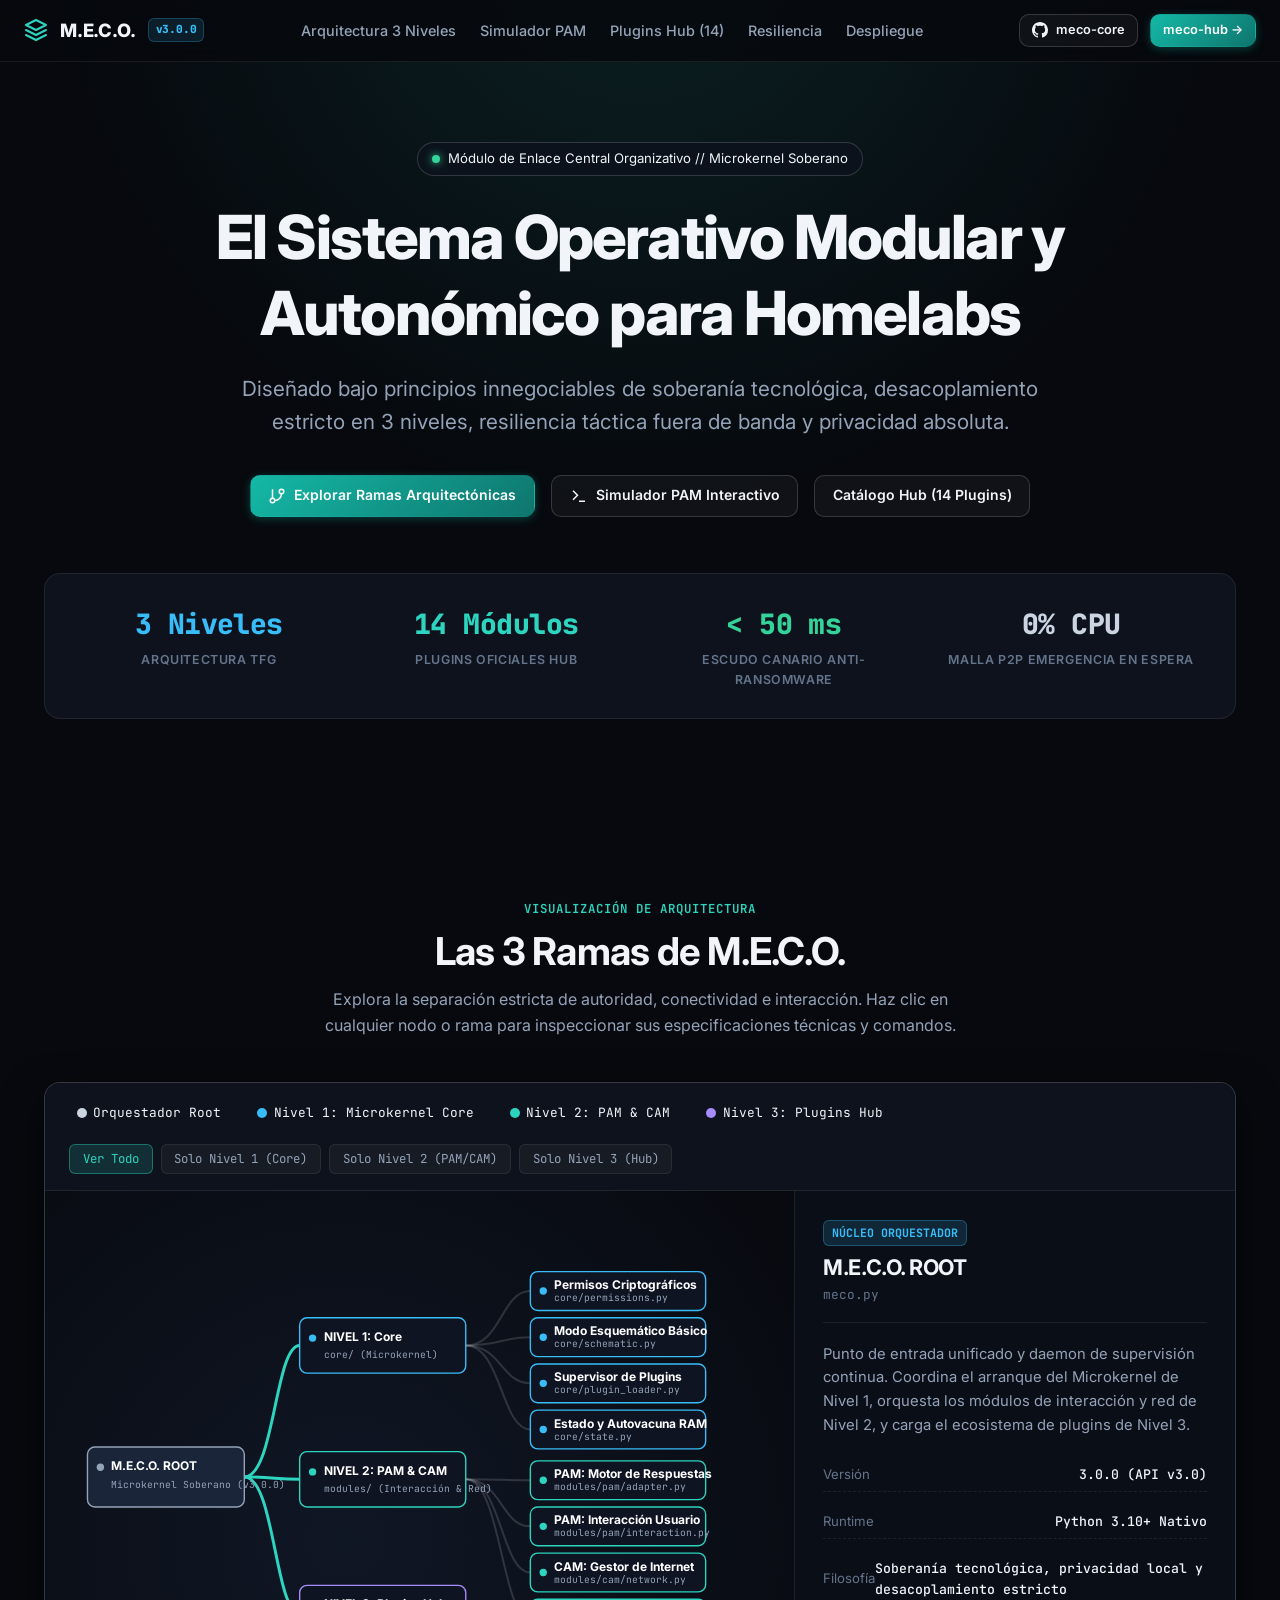
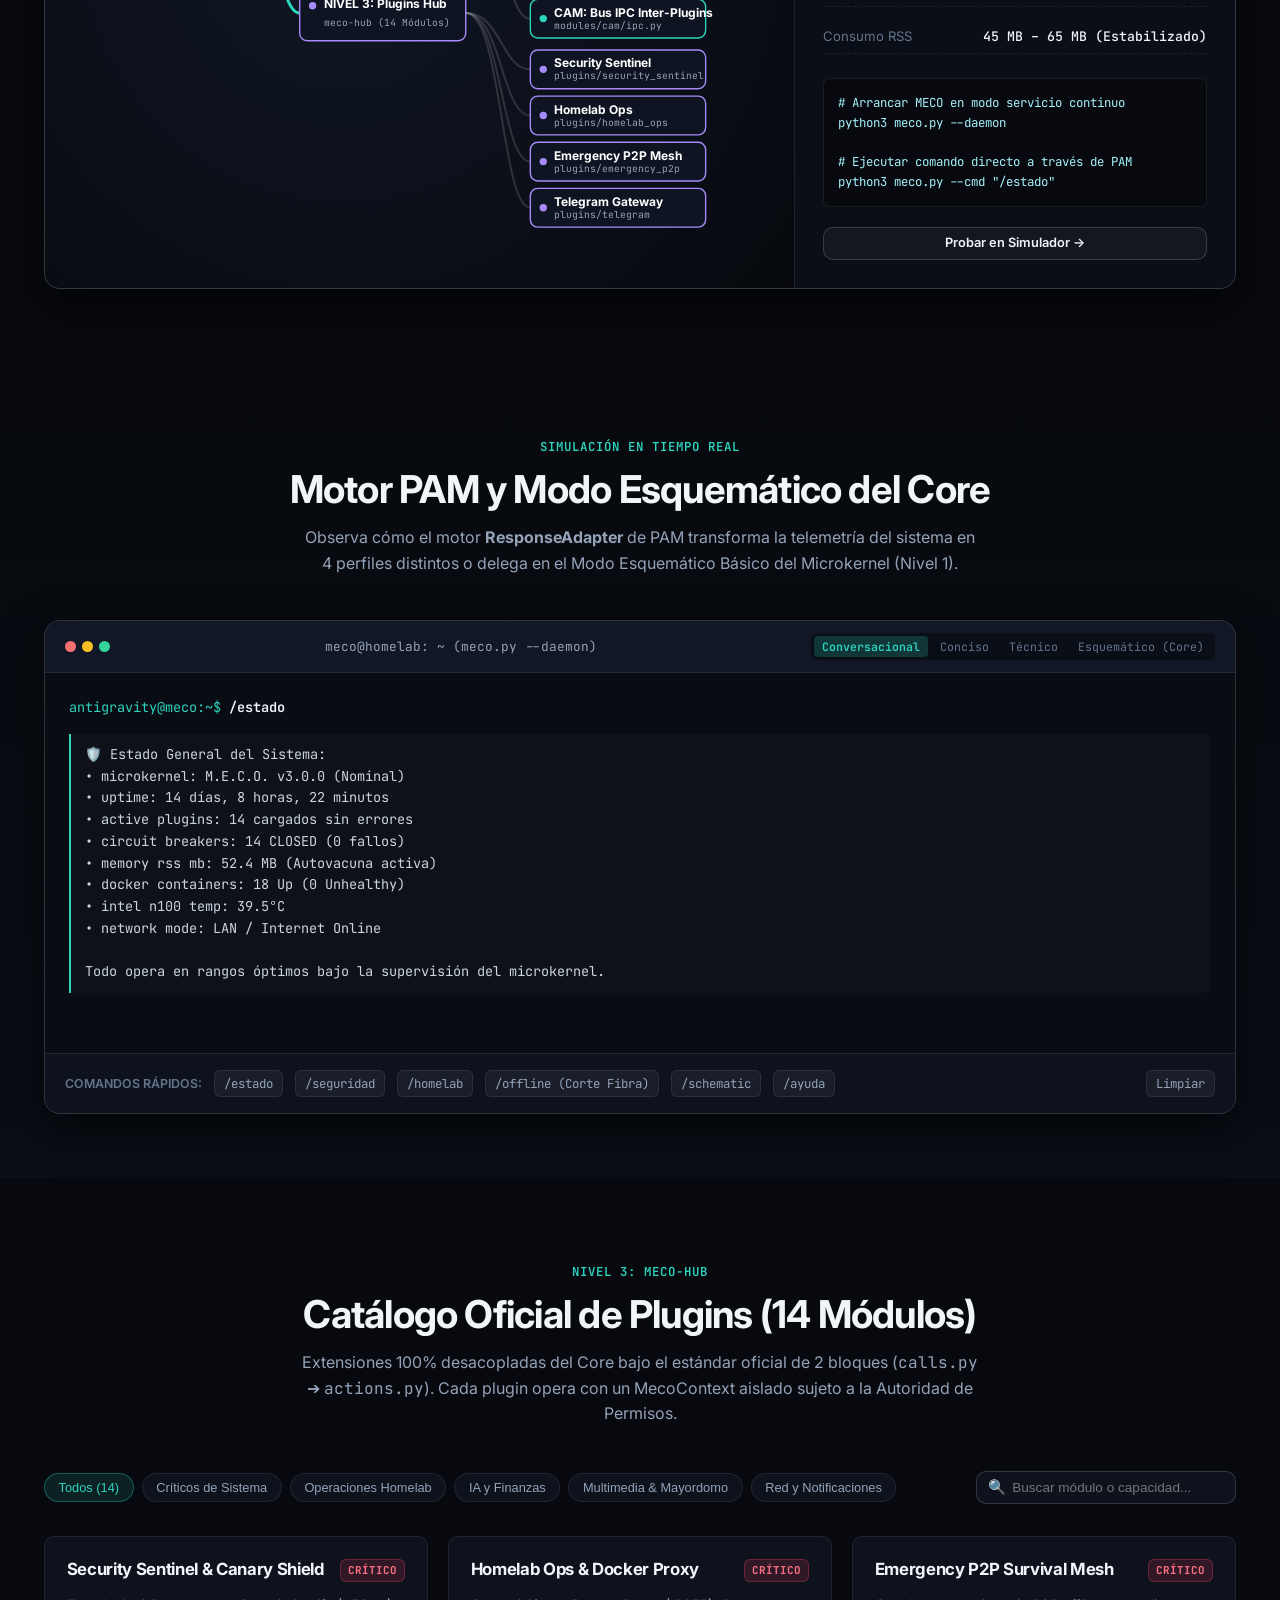
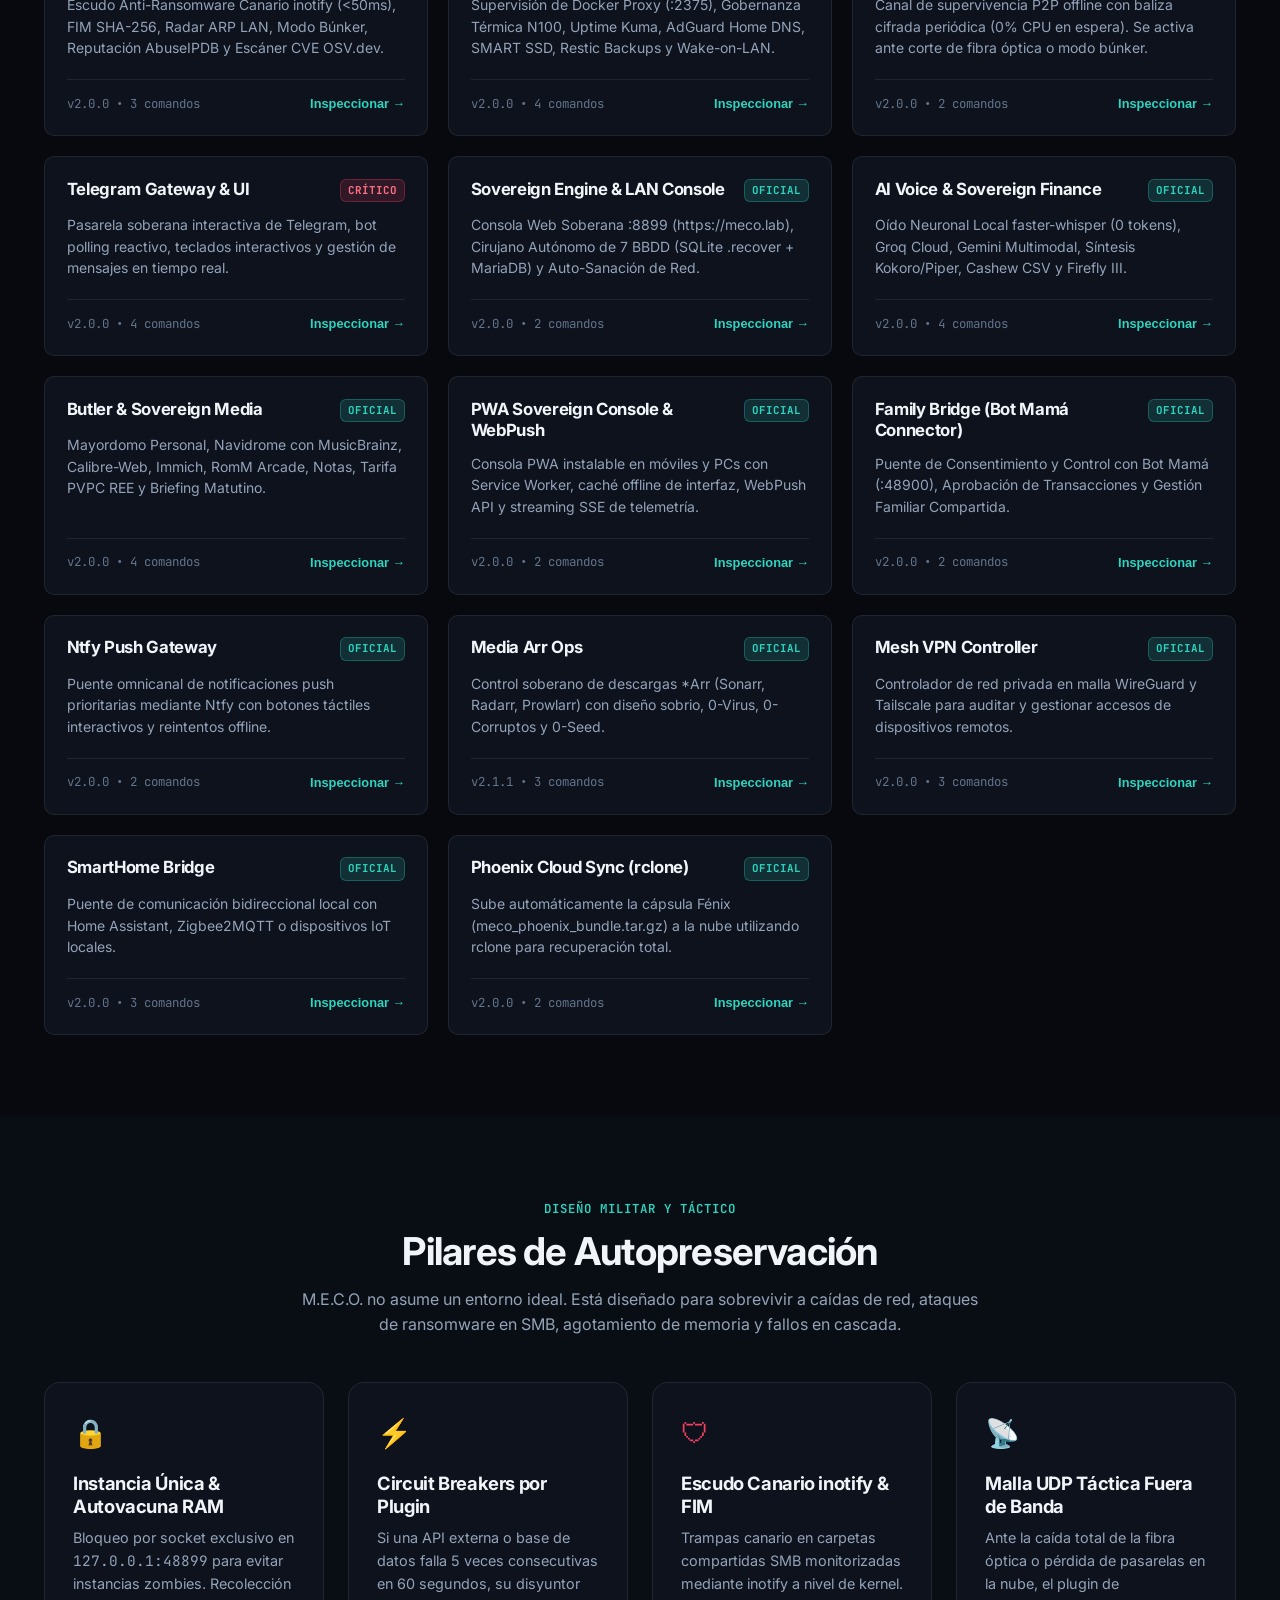
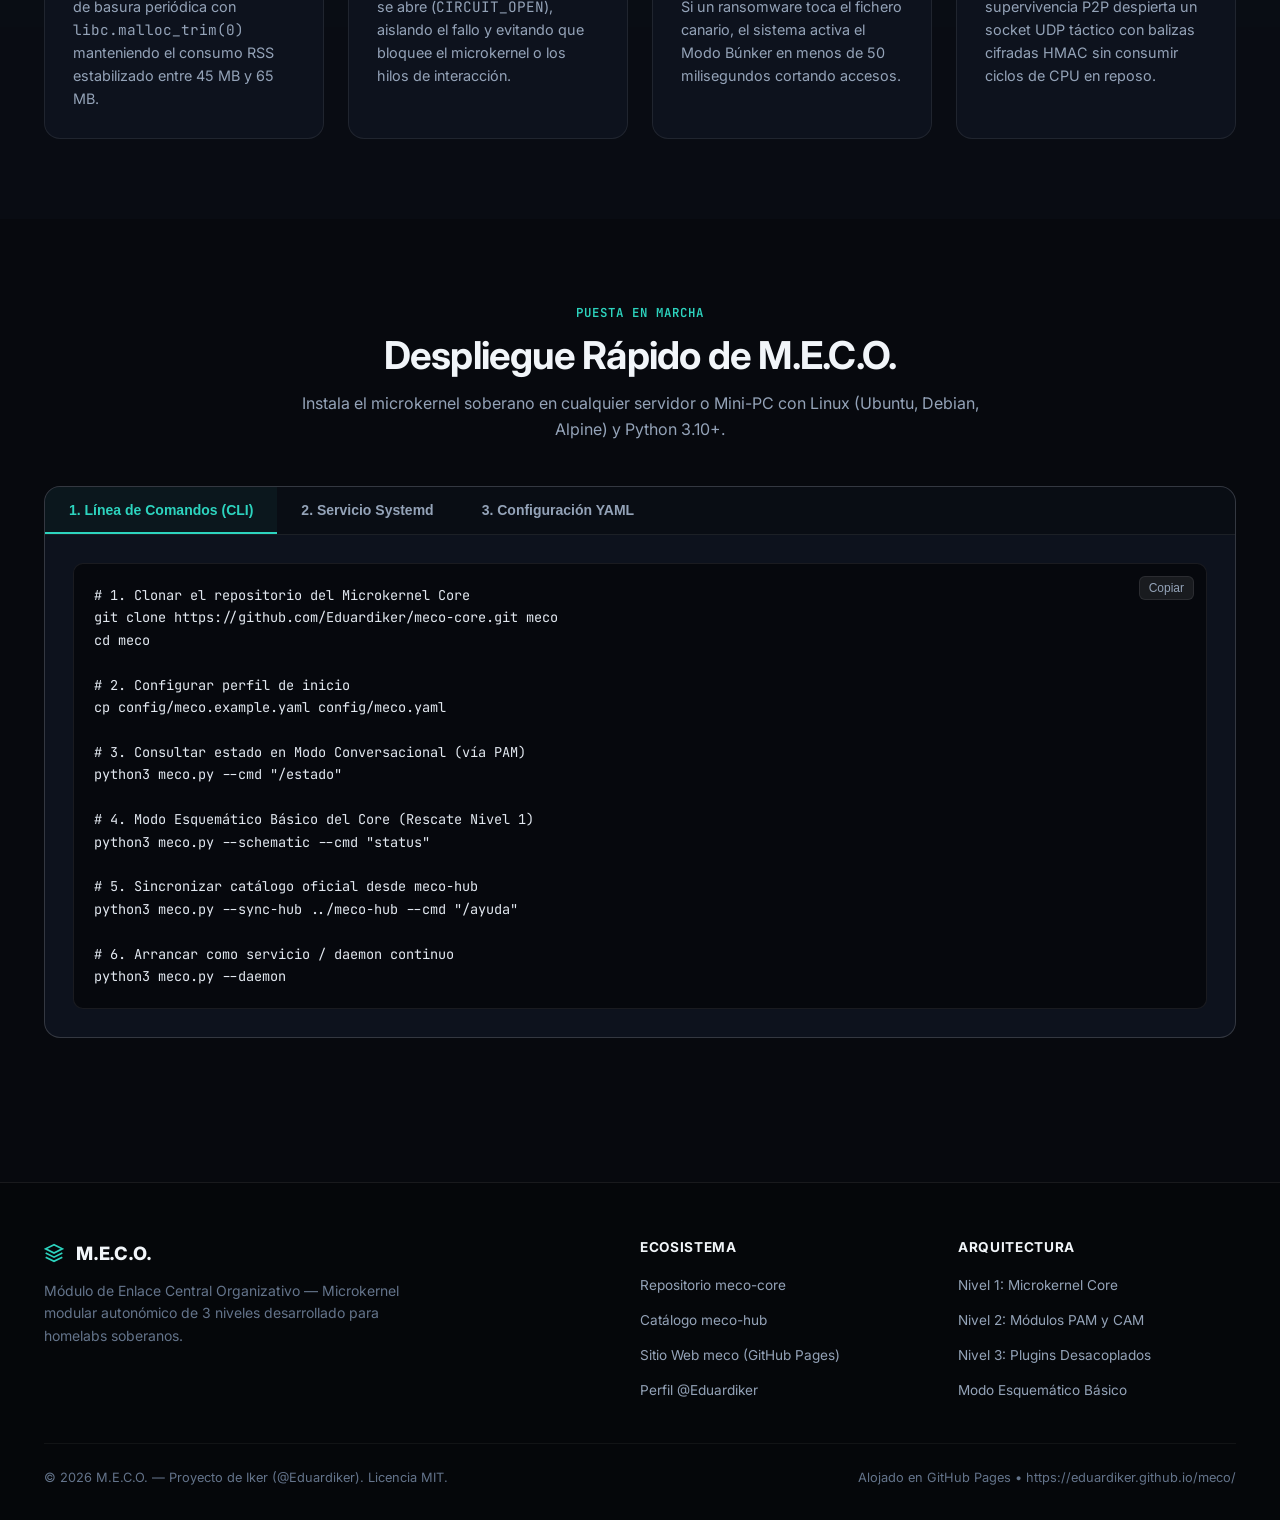
==== index.html @ 1e2ef060 "feat: lanzar sitio web interactivo de M.E.C.O. con visualizador de ramas de 3 niveles y simulador PA" ====
<!DOCTYPE html>
<html lang="es">
<head>
  <meta charset="UTF-8">
  <meta name="viewport" content="width=device-width, initial-scale=1.0">
  <title>M.E.C.O. — Microkernel Soberano de 3 Niveles</title>
  <meta name="description" content="Módulo de Enlace Central Organizativo: Microkernel modular para homelabs soberanos. Arquitectura en 3 niveles (Core, PAM/CAM, Plugins Hub), resiliencia táctica fuera de banda y privacidad absoluta.">
  <meta name="author" content="Iker (@Eduardiker)">

  <!-- Open Graph / Meta -->
  <meta property="og:type" content="website">
  <meta property="og:title" content="M.E.C.O. — Microkernel Soberano de 3 Niveles">
  <meta property="og:description" content="Microkernel autonómico para homelabs y servidores soberanos. Arquitectura estricta de 3 niveles con PAM, CAM y Meco-Hub.">
  <meta property="og:url" content="https://eduardiker.github.io/meco/">

  <!-- Google Fonts -->
  <link rel="preconnect" href="https://fonts.googleapis.com">
  <link rel="preconnect" href="https://fonts.gstatic.com" crossorigin>
  <link href="https://fonts.googleapis.com/css2?family=Inter:wght@400;500;600;700;800&family=JetBrains+Mono:wght@400;500;600;700&display=swap" rel="stylesheet">

  <link rel="stylesheet" href="styles.css">
  <link rel="icon" href="data:image/svg+xml,<svg xmlns='http://www.w3.org/2000/svg' viewBox='0 0 24 24' fill='%232dd4bf'><path d='M12 2L2 7l10 5 10-5-10-5zM2 17l10 5 10-5M2 12l10 5 10-5'/></svg>">
</head>
<body>

  <!-- Top Navigation -->
  <header class="navbar">
    <div class="nav-container">
      <a href="#" class="brand">
        <svg width="24" height="24" viewBox="0 0 24 24" fill="none" stroke="#2dd4bf" stroke-width="2" stroke-linecap="round" stroke-linejoin="round">
          <path d="M12 2L2 7l10 5 10-5-10-5zM2 17l10 5 10-5M2 12l10 5 10-5"/>
        </svg>
        <span>M.E.C.O.</span>
        <span class="brand-badge">v3.0.0</span>
      </a>

      <nav class="nav-links">
        <a href="#ramas" class="nav-link">Arquitectura 3 Niveles</a>
        <a href="#simulador" class="nav-link">Simulador PAM</a>
        <a href="#plugins" class="nav-link">Plugins Hub (14)</a>
        <a href="#pilares" class="nav-link">Resiliencia</a>
        <a href="#despliegue" class="nav-link">Despliegue</a>
      </nav>

      <div class="nav-actions">
        <a href="https://github.com/Eduardiker/meco-core" target="_blank" rel="noopener noreferrer" class="btn btn-outline btn-sm">
          <svg width="16" height="16" viewBox="0 0 24 24" fill="currentColor">
            <path d="M12 0C5.37 0 0 5.37 0 12c0 5.31 3.435 9.795 8.205 11.385.6.105.825-.255.825-.57 0-.285-.015-1.23-.015-2.235-3.015.555-3.795-.735-4.035-1.41-.135-.345-.72-1.41-1.23-1.695-.42-.225-1.02-.78-.015-.795.945-.015 1.62.87 1.845 1.23 1.08 1.815 2.805 1.305 3.495.99.105-.78.42-1.305.765-1.605-2.67-.3-5.46-1.335-5.46-5.925 0-1.305.465-2.385 1.23-3.225-.12-.3-.54-1.53.12-3.18 0 0 1.005-.315 3.3 1.23.96-.27 1.98-.405 3-.405s2.04.135 3 .405c2.295-1.56 3.3-1.23 3.3-1.23.66 1.65.24 2.88.12 3.18.765.84 1.23 1.905 1.23 3.225 0 4.605-2.805 5.625-5.475 5.925.435.375.81 1.095.81 2.22 0 1.605-.015 2.895-.015 3.3 0 .315.225.69.825.57A12.02 12.02 0 0024 12c0-6.63-5.37-12-12-12z"/>
          </svg>
          meco-core
        </a>
        <a href="https://github.com/Eduardiker/meco-hub" target="_blank" rel="noopener noreferrer" class="btn btn-primary btn-sm">
          meco-hub &rarr;
        </a>
      </div>
    </div>
  </header>

  <!-- Hero Section -->
  <section class="hero-section">
    <div class="container">
      <div class="hero-meta">
        <span class="dot"></span>
        <span>Módulo de Enlace Central Organizativo // Microkernel Soberano</span>
      </div>

      <h1 class="hero-title">
        El Sistema Operativo Modular y Autonómico para Homelabs
      </h1>

      <p class="hero-subtitle">
        Diseñado bajo principios innegociables de soberanía tecnológica, desacoplamiento estricto en 3 niveles, resiliencia táctica fuera de banda y privacidad absoluta.
      </p>

      <div class="hero-buttons">
        <a href="#ramas" class="btn btn-primary">
          <svg width="18" height="18" viewBox="0 0 24 24" fill="none" stroke="currentColor" stroke-width="2">
            <line x1="6" y1="3" x2="6" y2="15"></line>
            <circle cx="18" cy="6" r="3"></circle>
            <circle cx="6" cy="18" r="3"></circle>
            <path d="M18 9a9 9 0 0 1-9 9"></path>
          </svg>
          Explorar Ramas Arquitectónicas
        </a>
        <a href="#simulador" class="btn btn-outline">
          <svg width="18" height="18" viewBox="0 0 24 24" fill="none" stroke="currentColor" stroke-width="2">
            <polyline points="4 17 10 11 4 5"></polyline>
            <line x1="12" y1="19" x2="20" y2="19"></line>
          </svg>
          Simulador PAM Interactivo
        </a>
        <a href="#plugins" class="btn btn-outline">
          Catálogo Hub (14 Plugins)
        </a>
      </div>

      <!-- Quick Metrics Strip -->
      <div class="stats-strip">
        <div class="stat-item">
          <span class="stat-value" style="color: var(--accent-core)">3 Niveles</span>
          <span class="stat-label">Arquitectura TFG</span>
        </div>
        <div class="stat-item">
          <span class="stat-value" style="color: var(--accent-modules)">14 Módulos</span>
          <span class="stat-label">Plugins Oficiales Hub</span>
        </div>
        <div class="stat-item">
          <span class="stat-value" style="color: var(--accent-emerald)">&lt; 50 ms</span>
          <span class="stat-label">Escudo Canario Anti-Ransomware</span>
        </div>
        <div class="stat-item">
          <span class="stat-value" style="color: #cbd5e1">0% CPU</span>
          <span class="stat-label">Malla P2P Emergencia en Espera</span>
        </div>
      </div>
    </div>
  </section>

  <!-- Section 1: EL GRÁFICO DE RAMAS INTERACTIVO -->
  <section id="ramas" class="branch-section">
    <div class="container">
      <div class="section-header">
        <span class="section-tag">Visualización de Arquitectura</span>
        <h2 class="section-title">Las 3 Ramas de M.E.C.O.</h2>
        <p class="section-desc">
          Explora la separación estricta de autoridad, conectividad e interacción. Haz clic en cualquier nodo o rama para inspeccionar sus especificaciones técnicas y comandos.
        </p>
      </div>

      <div class="tree-card">
        <!-- Toolbar -->
        <div class="tree-toolbar">
          <div class="tree-legend">
            <span class="legend-tag" onclick="selectBranchNode('root')">
              <span class="legend-dot root"></span> Orquestador Root
            </span>
            <span class="legend-tag" onclick="selectBranchNode('tier1')">
              <span class="legend-dot tier1"></span> Nivel 1: Microkernel Core
            </span>
            <span class="legend-tag" onclick="selectBranchNode('tier2')">
              <span class="legend-dot tier2"></span> Nivel 2: PAM & CAM
            </span>
            <span class="legend-tag" onclick="selectBranchNode('tier3')">
              <span class="legend-dot tier3"></span> Nivel 3: Plugins Hub
            </span>
          </div>

          <div class="tree-filter-buttons">
            <button class="filter-btn active" data-tier="all">Ver Todo</button>
            <button class="filter-btn" data-tier="1">Solo Nivel 1 (Core)</button>
            <button class="filter-btn" data-tier="2">Solo Nivel 2 (PAM/CAM)</button>
            <button class="filter-btn" data-tier="3">Solo Nivel 3 (Hub)</button>
          </div>
        </div>

        <!-- Workbench: SVG Tree + Inspector -->
        <div class="tree-workbench">
          <!-- Interactive SVG Tree -->
          <div class="tree-canvas-container">
            <svg id="branchSvg" viewBox="0 0 760 640" preserveAspectRatio="xMinYMin meet"></svg>
          </div>

          <!-- Inspector Side Panel -->
          <aside class="tree-inspector" id="treeInspector">
            <div class="inspector-header">
              <span id="inspBadge" class="inspector-tier-badge badge-tier1">Núcleo Orquestador</span>
              <h3 id="inspTitle" class="inspector-title">M.E.C.O. ROOT</h3>
              <div id="inspPath" class="inspector-path">meco.py</div>
            </div>

            <div class="inspector-body">
              <p id="inspDesc" class="inspector-desc">
                Punto de entrada unificado y daemon de supervisión continua. Coordina el arranque del Microkernel de Nivel 1, orquesta los módulos de interacción y red de Nivel 2, y carga el ecosistema de plugins de Nivel 3.
              </p>

              <div id="inspSpecs" class="inspector-specs">
                <!-- Dynamically populated -->
              </div>

              <div class="inspector-code-box" id="inspCode">
# Arrancar MECO en modo servicio continuo
python3 meco.py --daemon
              </div>
            </div>

            <div class="inspector-actions">
              <a href="#simulador" class="btn btn-outline btn-sm" style="width: 100%;">
                Probar en Simulador &rarr;
              </a>
            </div>
          </aside>
        </div>
      </div>
    </div>
  </section>

  <!-- Section 2: SIMULADOR INTERACTIVO DE TERMINAL Y PERFILES PAM -->
  <section id="simulador" class="simulator-section">
    <div class="container">
      <div class="section-header">
        <span class="section-tag">Simulación en Tiempo Real</span>
        <h2 class="section-title">Motor PAM y Modo Esquemático del Core</h2>
        <p class="section-desc">
          Observa cómo el motor <strong>ResponseAdapter</strong> de PAM transforma la telemetría del sistema en 4 perfiles distintos o delega en el Modo Esquemático Básico del Microkernel (Nivel 1).
        </p>
      </div>

      <div class="terminal-card">
        <!-- Terminal Header with Profile Switches -->
        <div class="terminal-header">
          <div class="terminal-buttons">
            <span class="t-btn t-close"></span>
            <span class="t-btn t-min"></span>
            <span class="t-btn t-max"></span>
          </div>

          <span class="terminal-title">meco@homelab: ~ (meco.py --daemon)</span>

          <!-- Mode Switcher -->
          <div class="terminal-mode-switch">
            <button class="mode-pill active" data-style="conversational">Conversacional</button>
            <button class="mode-pill" data-style="concise">Conciso</button>
            <button class="mode-pill" data-style="technical">Técnico</button>
            <button class="mode-pill" data-style="schematic">Esquemático (Core)</button>
          </div>
        </div>

        <!-- Terminal Output Area -->
        <div class="terminal-body" id="terminalBody">
          <!-- Dynamically populated via app.js -->
        </div>

        <!-- Quick Command Pills -->
        <div class="terminal-quick-commands">
          <span class="quick-label">Comandos Rápidos:</span>
          <button class="cmd-badge" data-cmd="/estado">/estado</button>
          <button class="cmd-badge" data-cmd="/seguridad">/seguridad</button>
          <button class="cmd-badge" data-cmd="/homelab">/homelab</button>
          <button class="cmd-badge" data-cmd="/offline">/offline (Corte Fibra)</button>
          <button class="cmd-badge" data-cmd="/schematic">/schematic</button>
          <button class="cmd-badge" data-cmd="/ayuda">/ayuda</button>
          <button class="cmd-badge" data-cmd="clear" style="margin-left: auto;">Limpiar</button>
        </div>
      </div>
    </div>
  </section>

  <!-- Section 3: CATÁLOGO OFICIAL DE PLUGINS (MECO-HUB) -->
  <section id="plugins" class="plugins-section">
    <div class="container">
      <div class="section-header">
        <span class="section-tag">Nivel 3: Meco-Hub</span>
        <h2 class="section-title">Catálogo Oficial de Plugins (14 Módulos)</h2>
        <p class="section-desc">
          Extensiones 100% desacopladas del Core bajo el estándar oficial de 2 bloques (<code>calls.py</code> ➔ <code>actions.py</code>). Cada plugin opera con un MecoContext aislado sujeto a la Autoridad de Permisos.
        </p>
      </div>

      <!-- Filter and Search Bar -->
      <div class="plugins-filter-bar">
        <div class="filter-chips">
          <button class="chip active" data-category="all">Todos (14)</button>
          <button class="chip" data-category="critical">Críticos de Sistema</button>
          <button class="chip" data-category="homelab">Operaciones Homelab</button>
          <button class="chip" data-category="ai">IA y Finanzas</button>
          <button class="chip" data-category="media">Multimedia & Mayordomo</button>
          <button class="chip" data-category="network">Red y Notificaciones</button>
        </div>

        <div class="search-input-wrap">
          <span class="search-icon">&#128269;</span>
          <input type="text" id="pluginSearch" class="search-input" placeholder="Buscar módulo o capacidad...">
        </div>
      </div>

      <!-- Plugins Grid -->
      <div class="plugins-grid" id="pluginsGrid">
        <!-- Rendered dynamically via app.js -->
      </div>
    </div>
  </section>

  <!-- Section 4: PILARES DE SOBERANÍA Y RESILIENCIA TÁCTICA -->
  <section id="pilares" class="deep-dive-section">
    <div class="container">
      <div class="section-header">
        <span class="section-tag">Diseño Militar y Táctico</span>
        <h2 class="section-title">Pilares de Autopreservación</h2>
        <p class="section-desc">
          M.E.C.O. no asume un entorno ideal. Está diseñado para sobrevivir a caídas de red, ataques de ransomware en SMB, agotamiento de memoria y fallos en cascada.
        </p>
      </div>

      <div class="pillars-grid">
        <div class="pillar-card">
          <div class="pillar-icon" style="color: var(--accent-core);">&#128274;</div>
          <h3 class="pillar-title">Instancia Única & Autovacuna RAM</h3>
          <p class="pillar-text">
            Bloqueo por socket exclusivo en <code>127.0.0.1:48899</code> para evitar instancias zombies. Recolección de basura periódica con <code>libc.malloc_trim(0)</code> manteniendo el consumo RSS estabilizado entre 45 MB y 65 MB.
          </p>
        </div>

        <div class="pillar-card">
          <div class="pillar-icon" style="color: var(--accent-emerald);">&#9889;</div>
          <h3 class="pillar-title">Circuit Breakers por Plugin</h3>
          <p class="pillar-text">
            Si una API externa o base de datos falla 5 veces consecutivas en 60 segundos, su disyuntor se abre (<code>CIRCUIT_OPEN</code>), aislando el fallo y evitando que bloquee el microkernel o los hilos de interacción.
          </p>
        </div>

        <div class="pillar-card">
          <div class="pillar-icon" style="color: var(--accent-rose);">&#128737;</div>
          <h3 class="pillar-title">Escudo Canario inotify & FIM</h3>
          <p class="pillar-text">
            Trampas canario en carpetas compartidas SMB monitorizadas mediante inotify a nivel de kernel. Si un ransomware toca el fichero canario, el sistema activa el Modo Búnker en menos de 50 milisegundos cortando accesos.
          </p>
        </div>

        <div class="pillar-card">
          <div class="pillar-icon" style="color: var(--accent-amber);">&#128225;</div>
          <h3 class="pillar-title">Malla UDP Táctica Fuera de Banda</h3>
          <p class="pillar-text">
            Ante la caída total de la fibra óptica o pérdida de pasarelas en la nube, el plugin de supervivencia P2P despierta un socket UDP táctico con balizas cifradas HMAC sin consumir ciclos de CPU en reposo.
          </p>
        </div>
      </div>
    </div>
  </section>

  <!-- Section 5: DESPLIEGUE RÁPIDO -->
  <section id="despliegue" class="quickstart-section">
    <div class="container">
      <div class="section-header">
        <span class="section-tag">Puesta en Marcha</span>
        <h2 class="section-title">Despliegue Rápido de M.E.C.O.</h2>
        <p class="section-desc">
          Instala el microkernel soberano en cualquier servidor o Mini-PC con Linux (Ubuntu, Debian, Alpine) y Python 3.10+.
        </p>
      </div>

      <div class="quickstart-box">
        <div class="tab-nav">
          <button class="tab-btn active" data-tab="tab-cli">1. Línea de Comandos (CLI)</button>
          <button class="tab-btn" data-tab="tab-systemd">2. Servicio Systemd</button>
          <button class="tab-btn" data-tab="tab-yaml">3. Configuración YAML</button>
        </div>

        <!-- Tab 1: CLI -->
        <div class="tab-content active" id="tab-cli">
          <div class="code-block-wrap">
            <button class="copy-btn" data-copy-target="#codeCli">Copiar</button>
            <pre><code id="codeCli"># 1. Clonar el repositorio del Microkernel Core
git clone https://github.com/Eduardiker/meco-core.git meco
cd meco

# 2. Configurar perfil de inicio
cp config/meco.example.yaml config/meco.yaml

# 3. Consultar estado en Modo Conversacional (vía PAM)
python3 meco.py --cmd "/estado"

# 4. Modo Esquemático Básico del Core (Rescate Nivel 1)
python3 meco.py --schematic --cmd "status"

# 5. Sincronizar catálogo oficial desde meco-hub
python3 meco.py --sync-hub ../meco-hub --cmd "/ayuda"

# 6. Arrancar como servicio / daemon continuo
python3 meco.py --daemon</code></pre>
          </div>
        </div>

        <!-- Tab 2: Systemd -->
        <div class="tab-content" id="tab-systemd">
          <div class="code-block-wrap">
            <button class="copy-btn" data-copy-target="#codeSystemd">Copiar</button>
            <pre><code id="codeSystemd"># Guardar en /etc/systemd/system/meco.service
[Unit]
Description=M.E.C.O. Autonomous Sovereign Microkernel
After=network.target docker.service

[Service]
Type=simple
User=irt
WorkingDirectory=/opt/meco
ExecStart=/usr/bin/python3 /opt/meco/meco.py --daemon
Restart=always
RestartSec=5
MemoryMax=250M

[Install]
WantedBy=multi-user.target</code></pre>
          </div>
        </div>

        <!-- Tab 3: YAML -->
        <div class="tab-content" id="tab-yaml">
          <div class="code-block-wrap">
            <button class="copy-btn" data-copy-target="#codeYaml">Copiar</button>
            <pre><code id="codeYaml"># config/meco.yaml — Arquitectura de 3 Niveles
admin:
  name: "Iker"
  allowed_telegram_ids: [123456789]
  language: "es"

core:
  schematic_mode: false
  permissions:
    default_policy: "strict"

modules:
  pam:
    default_style: "conversational" # conversational | concise | technical | schematic
  cam:
    offline_mode: false
    default_timeout_s: 10.0

plugins:
  hub_repo: "Eduardiker/meco-hub"</code></pre>
          </div>
        </div>
      </div>
    </div>
  </section>

  <!-- Plugin Inspector Modal -->
  <div class="modal-overlay" id="pluginModal">
    <div class="modal-card">
      <button class="modal-close" onclick="closePluginModal()">&times;</button>
      <div style="margin-bottom: 1.25rem;">
        <span id="modalPluginBadge" class="plugin-badge-pill pill-official">Oficial</span>
        <h2 id="modalPluginTitle" style="margin-top: 0.5rem; font-size: 1.4rem;">Plugin</h2>
        <div id="modalPluginPath" style="font-family: var(--font-mono); font-size: 0.8rem; color: var(--text-dim);">path</div>
      </div>

      <p id="modalPluginDesc" style="color: var(--text-muted); font-size: 0.95rem; margin-bottom: 1.5rem; line-height: 1.6;"></p>

      <div style="background: rgba(0,0,0,0.3); border: 1px solid var(--border-subtle); border-radius: var(--radius-sm); padding: 1rem; margin-bottom: 1.25rem; font-size: 0.825rem;">
        <div style="display: flex; justify-content: space-between; margin-bottom: 0.4rem;">
          <span style="color: var(--text-dim)">Autor:</span>
          <span id="modalPluginAuthor" style="font-family: var(--font-mono); color: var(--text-main);"></span>
        </div>
        <div style="display: flex; justify-content: space-between; margin-bottom: 0.4rem;">
          <span style="color: var(--text-dim)">SHA-256 (Verificación Hub):</span>
          <span id="modalPluginSha" style="font-family: var(--font-mono); color: #6ee7b7; font-size: 0.72rem; word-break: break-all;"></span>
        </div>
      </div>

      <div style="margin-bottom: 1.25rem;">
        <h4 style="font-size: 0.85rem; text-transform: uppercase; color: var(--text-dim); margin-bottom: 0.5rem;">Permisos Evaluados por Nivel 1 (Core):</h4>
        <div id="modalPluginPerms"></div>
      </div>

      <div style="margin-bottom: 1.5rem;">
        <h4 style="font-size: 0.85rem; text-transform: uppercase; color: var(--text-dim); margin-bottom: 0.5rem;">Comandos Registrados en calls.py:</h4>
        <div id="modalPluginCommands"></div>
      </div>

      <button class="btn btn-primary btn-sm" onclick="closePluginModal()" style="width: 100%;">
        Cerrar Inspector
      </button>
    </div>
  </div>

  <!-- Footer -->
  <footer class="footer">
    <div class="container">
      <div class="footer-grid">
        <div class="footer-brand">
          <div class="brand">
            <svg width="20" height="20" viewBox="0 0 24 24" fill="none" stroke="#2dd4bf" stroke-width="2">
              <path d="M12 2L2 7l10 5 10-5-10-5zM2 17l10 5 10-5M2 12l10 5 10-5"/>
            </svg>
            <span>M.E.C.O.</span>
          </div>
          <p class="footer-brand-desc">
            Módulo de Enlace Central Organizativo — Microkernel modular autonómico de 3 niveles desarrollado para homelabs soberanos.
          </p>
        </div>

        <div>
          <h4 class="footer-col-title">Ecosistema</h4>
          <ul class="footer-links">
            <li><a href="https://github.com/Eduardiker/meco-core" target="_blank">Repositorio meco-core</a></li>
            <li><a href="https://github.com/Eduardiker/meco-hub" target="_blank">Catálogo meco-hub</a></li>
            <li><a href="https://github.com/Eduardiker/meco" target="_blank">Sitio Web meco (GitHub Pages)</a></li>
            <li><a href="https://github.com/Eduardiker" target="_blank">Perfil @Eduardiker</a></li>
          </ul>
        </div>

        <div>
          <h4 class="footer-col-title">Arquitectura</h4>
          <ul class="footer-links">
            <li><a href="#ramas">Nivel 1: Microkernel Core</a></li>
            <li><a href="#ramas">Nivel 2: Módulos PAM y CAM</a></li>
            <li><a href="#plugins">Nivel 3: Plugins Desacoplados</a></li>
            <li><a href="#simulador">Modo Esquemático Básico</a></li>
          </ul>
        </div>
      </div>

      <div class="footer-bottom">
        <div>&copy; 2026 M.E.C.O. — Proyecto de Iker (@Eduardiker). Licencia MIT.</div>
        <div>Alojado en GitHub Pages • https://eduardiker.github.io/meco/</div>
      </div>
    </div>
  </footer>

  <script src="app.js"></script>
</body>
</html>
---- styles.css ----
/* ==============================================================================
   M.E.C.O. (Módulo de Enlace Central Organizativo) — Estilos Oficiales
   Arquitectura Soberana de 3 Niveles (Core | PAM-CAM | Plugins Hub)
   ============================================================================== */

:root {
  --bg-primary: #07090e;
  --bg-secondary: #0d121d;
  --bg-tertiary: #131b2c;
  --bg-card: rgba(16, 24, 40, 0.75);
  --bg-card-hover: rgba(22, 33, 56, 0.9);
  
  --border-subtle: rgba(255, 255, 255, 0.08);
  --border-medium: rgba(255, 255, 255, 0.16);
  --border-active: rgba(45, 212, 191, 0.4);
  
  --text-main: #f1f5f9;
  --text-muted: #94a3b8;
  --text-dim: #64748b;
  
  --accent-core: #38bdf8;       /* Nivel 1: Sky */
  --accent-modules: #2dd4bf;    /* Nivel 2: Teal / Emerald */
  --accent-plugins: #a78bfa;    /* Nivel 3: Indigo / Violet light */
  --accent-amber: #fbbf24;      /* Warnings / Offline */
  --accent-emerald: #34d399;    /* Healthy / OK */
  --accent-rose: #f43f5e;       /* Critical */
  
  --font-sans: 'Inter', -apple-system, BlinkMacSystemFont, 'Segoe UI', Roboto, sans-serif;
  --font-mono: 'JetBrains Mono', 'Fira Code', Menlo, Consolas, monospace;
  
  --radius-sm: 6px;
  --radius-md: 10px;
  --radius-lg: 16px;
  --radius-full: 9999px;
  
  --shadow-sm: 0 2px 8px rgba(0, 0, 0, 0.3);
  --shadow-md: 0 8px 24px rgba(0, 0, 0, 0.45);
  --shadow-lg: 0 16px 40px rgba(0, 0, 0, 0.6);
  
  --transition: all 0.22s cubic-bezier(0.16, 1, 0.3, 1);
}

*, *::before, *::after {
  box-sizing: border-box;
  margin: 0;
  padding: 0;
}

html {
  scroll-behavior: smooth;
  font-size: 16px;
}

body {
  background-color: var(--bg-primary);
  color: var(--text-main);
  font-family: var(--font-sans);
  line-height: 1.6;
  min-height: 100vh;
  overflow-x: hidden;
  -webkit-font-smoothing: antialiased;
}

/* Background gradient ambiance */
body::before {
  content: '';
  position: fixed;
  top: 0;
  left: 0;
  right: 0;
  height: 500px;
  background: radial-gradient(circle at 50% -80px, rgba(45, 212, 191, 0.12), transparent 70%);
  pointer-events: none;
  z-index: 0;
}

/* Typography elements */
h1, h2, h3, h4, h5, h6 {
  color: var(--text-main);
  font-weight: 700;
  line-height: 1.25;
  letter-spacing: -0.02em;
}

p {
  color: var(--text-muted);
}

a {
  color: var(--accent-modules);
  text-decoration: none;
  transition: var(--transition);
}

a:hover {
  color: #5eead4;
}

code, pre {
  font-family: var(--font-mono);
}

/* Navigation Bar */
.navbar {
  position: sticky;
  top: 0;
  width: 100%;
  background: rgba(7, 9, 14, 0.85);
  backdrop-filter: blur(14px);
  -webkit-backdrop-filter: blur(14px);
  border-bottom: 1px solid var(--border-subtle);
  z-index: 100;
  padding: 0.85rem 1.5rem;
}

.nav-container {
  max-width: 1240px;
  margin: 0 auto;
  display: flex;
  align-items: center;
  justify-content: space-between;
}

.brand {
  display: flex;
  align-items: center;
  gap: 0.75rem;
  font-weight: 800;
  font-size: 1.15rem;
  color: var(--text-main);
  letter-spacing: -0.01em;
}

.brand-badge {
  font-size: 0.7rem;
  font-family: var(--font-mono);
  padding: 2px 7px;
  border-radius: var(--radius-sm);
  background: rgba(56, 189, 248, 0.12);
  color: var(--accent-core);
  border: 1px solid rgba(56, 189, 248, 0.25);
}

.nav-links {
  display: flex;
  align-items: center;
  gap: 1.5rem;
  list-style: none;
}

.nav-link {
  color: var(--text-muted);
  font-size: 0.9rem;
  font-weight: 500;
  transition: var(--transition);
}

.nav-link:hover {
  color: var(--text-main);
}

.nav-actions {
  display: flex;
  align-items: center;
  gap: 0.75rem;
}

.btn {
  display: inline-flex;
  align-items: center;
  justify-content: center;
  gap: 0.5rem;
  padding: 0.55rem 1.1rem;
  border-radius: var(--radius-md);
  font-size: 0.875rem;
  font-weight: 600;
  cursor: pointer;
  transition: var(--transition);
  border: 1px solid transparent;
  text-decoration: none;
}

.btn-primary {
  background: linear-gradient(135deg, #14b8a6, #0f766e);
  color: #ffffff;
  box-shadow: 0 2px 10px rgba(20, 184, 166, 0.3);
}

.btn-primary:hover {
  background: linear-gradient(135deg, #2dd4bf, #14b8a6);
  color: #ffffff;
  box-shadow: 0 4px 16px rgba(45, 212, 191, 0.4);
  transform: translateY(-1px);
}

.btn-outline {
  background: rgba(255, 255, 255, 0.04);
  color: var(--text-main);
  border-color: var(--border-medium);
}

.btn-outline:hover {
  background: rgba(255, 255, 255, 0.08);
  border-color: rgba(255, 255, 255, 0.3);
  color: #ffffff;
}

.btn-sm {
  padding: 0.35rem 0.75rem;
  font-size: 0.8rem;
}

/* Layout container */
.container {
  max-width: 1240px;
  margin: 0 auto;
  padding: 0 1.5rem;
  position: relative;
  z-index: 1;
}

/* Hero Section */
.hero-section {
  padding: 5rem 0 3.5rem;
  text-align: center;
}

.hero-meta {
  display: inline-flex;
  align-items: center;
  gap: 0.5rem;
  background: rgba(13, 18, 29, 0.8);
  border: 1px solid var(--border-medium);
  padding: 0.35rem 0.9rem;
  border-radius: var(--radius-full);
  margin-bottom: 1.5rem;
  font-size: 0.825rem;
}

.hero-meta .dot {
  width: 8px;
  height: 8px;
  border-radius: 50%;
  background: var(--accent-emerald);
  box-shadow: 0 0 8px var(--accent-emerald);
}

.hero-title {
  font-size: clamp(2.4rem, 5vw, 3.8rem);
  font-weight: 800;
  letter-spacing: -0.03em;
  margin-bottom: 1.25rem;
}

.hero-subtitle {
  font-size: clamp(1.05rem, 2vw, 1.3rem);
  color: var(--text-muted);
  max-width: 820px;
  margin: 0 auto 2.25rem;
  font-weight: 400;
}

.hero-buttons {
  display: flex;
  flex-wrap: wrap;
  justify-content: center;
  gap: 1rem;
  margin-bottom: 3.5rem;
}

/* Metric Stats Row */
.stats-strip {
  display: grid;
  grid-template-columns: repeat(auto-fit, minmax(200px, 1fr));
  gap: 1rem;
  background: var(--bg-secondary);
  border: 1px solid var(--border-subtle);
  border-radius: var(--radius-lg);
  padding: 1.25rem 1.75rem;
  margin-bottom: 4rem;
}

.stat-item {
  display: flex;
  flex-direction: column;
  align-items: center;
  text-align: center;
  padding: 0.5rem;
}

.stat-value {
  font-size: 1.75rem;
  font-weight: 800;
  font-family: var(--font-mono);
  color: var(--text-main);
  letter-spacing: -0.02em;
}

.stat-label {
  font-size: 0.775rem;
  color: var(--text-dim);
  text-transform: uppercase;
  letter-spacing: 0.05em;
  font-weight: 600;
  margin-top: 0.25rem;
}

/* Section Header */
.section-header {
  text-align: center;
  margin-bottom: 2.75rem;
}

.section-tag {
  display: inline-block;
  font-family: var(--font-mono);
  font-size: 0.775rem;
  font-weight: 600;
  color: var(--accent-modules);
  text-transform: uppercase;
  letter-spacing: 0.08em;
  margin-bottom: 0.5rem;
}

.section-title {
  font-size: clamp(1.8rem, 3.5vw, 2.4rem);
  margin-bottom: 0.75rem;
}

.section-desc {
  max-width: 680px;
  margin: 0 auto;
  font-size: 1rem;
}

/* ==============================================================================
   BRANCH TREE SECTION (El Gráfico de Ramas Interactivo de MECO)
   ============================================================================== */
.branch-section {
  padding: 3.5rem 0 5rem;
}

.tree-card {
  background: var(--bg-secondary);
  border: 1px solid var(--border-medium);
  border-radius: var(--radius-lg);
  overflow: hidden;
  box-shadow: var(--shadow-lg);
}

.tree-toolbar {
  display: flex;
  flex-wrap: wrap;
  align-items: center;
  justify-content: space-between;
  padding: 1rem 1.5rem;
  background: rgba(13, 18, 29, 0.95);
  border-bottom: 1px solid var(--border-subtle);
  gap: 1rem;
}

.tree-legend {
  display: flex;
  flex-wrap: wrap;
  align-items: center;
  gap: 1.25rem;
  font-size: 0.8rem;
  font-family: var(--font-mono);
}

.legend-tag {
  display: flex;
  align-items: center;
  gap: 0.4rem;
  cursor: pointer;
  padding: 4px 8px;
  border-radius: var(--radius-sm);
  transition: var(--transition);
}

.legend-tag:hover {
  background: rgba(255, 255, 255, 0.06);
}

.legend-dot {
  width: 10px;
  height: 10px;
  border-radius: 50%;
}

.legend-dot.root { background: #cbd5e1; }
.legend-dot.tier1 { background: var(--accent-core); }
.legend-dot.tier2 { background: var(--accent-modules); }
.legend-dot.tier3 { background: var(--accent-plugins); }

.tree-filter-buttons {
  display: flex;
  gap: 0.5rem;
}

.filter-btn {
  background: rgba(255, 255, 255, 0.04);
  border: 1px solid var(--border-subtle);
  color: var(--text-muted);
  padding: 0.35rem 0.8rem;
  border-radius: var(--radius-sm);
  font-size: 0.775rem;
  font-family: var(--font-mono);
  cursor: pointer;
  transition: var(--transition);
}

.filter-btn:hover, .filter-btn.active {
  background: rgba(45, 212, 191, 0.15);
  color: var(--accent-modules);
  border-color: rgba(45, 212, 191, 0.4);
}

.tree-workbench {
  display: grid;
  grid-template-columns: 1.7fr 1fr;
  min-height: 600px;
}

@media (max-width: 992px) {
  .tree-workbench {
    grid-template-columns: 1fr;
  }
}

.tree-canvas-container {
  position: relative;
  background: radial-gradient(circle at 40% 50%, rgba(20, 30, 48, 0.4) 0%, #07090e 100%);
  padding: 2rem 1.5rem;
  display: flex;
  align-items: center;
  justify-content: center;
  overflow-x: auto;
  min-height: 520px;
}

#branchSvg {
  width: 100%;
  max-width: 760px;
  height: auto;
  min-height: 500px;
}

/* SVG interactive nodes */
.svg-branch-link {
  fill: none;
  stroke: rgba(255, 255, 255, 0.14);
  stroke-width: 2.2;
  transition: stroke 0.3s ease, stroke-width 0.3s ease;
}

.svg-branch-link.active-link {
  stroke: var(--accent-modules);
  stroke-width: 3.2;
}

.svg-node-group {
  cursor: pointer;
  transition: transform 0.2s cubic-bezier(0.16, 1, 0.3, 1);
}

.svg-node-group:hover {
  filter: brightness(1.2);
}

.svg-node-rect {
  rx: 8px;
  ry: 8px;
  stroke-width: 1.5;
  transition: var(--transition);
}

.svg-node-title {
  font-family: var(--font-sans);
  font-weight: 700;
  font-size: 13px;
  fill: #ffffff;
}

.svg-node-subtitle {
  font-family: var(--font-mono);
  font-size: 10.5px;
  fill: #94a3b8;
}

/* Inspector Drawer / Sidebar */
.tree-inspector {
  background: rgba(10, 14, 23, 0.96);
  border-left: 1px solid var(--border-subtle);
  padding: 1.75rem;
  display: flex;
  flex-direction: column;
  justify-content: space-between;
}

.inspector-header {
  border-bottom: 1px solid var(--border-subtle);
  padding-bottom: 1rem;
  margin-bottom: 1.25rem;
}

.inspector-tier-badge {
  display: inline-block;
  font-family: var(--font-mono);
  font-size: 0.725rem;
  font-weight: 700;
  padding: 3px 8px;
  border-radius: var(--radius-sm);
  margin-bottom: 0.5rem;
  text-transform: uppercase;
}

.badge-tier1 {
  background: rgba(56, 189, 248, 0.15);
  color: var(--accent-core);
  border: 1px solid rgba(56, 189, 248, 0.3);
}

.badge-tier2 {
  background: rgba(45, 212, 191, 0.15);
  color: var(--accent-modules);
  border: 1px solid rgba(45, 212, 191, 0.3);
}

.badge-tier3 {
  background: rgba(167, 139, 250, 0.15);
  color: var(--accent-plugins);
  border: 1px solid rgba(167, 139, 250, 0.3);
}

.inspector-title {
  font-size: 1.35rem;
  margin-bottom: 0.25rem;
}

.inspector-path {
  font-family: var(--font-mono);
  font-size: 0.8rem;
  color: var(--text-dim);
}

.inspector-body {
  flex-grow: 1;
}

.inspector-desc {
  font-size: 0.925rem;
  color: var(--text-muted);
  margin-bottom: 1.25rem;
  line-height: 1.6;
}

.inspector-specs {
  display: flex;
  flex-direction: column;
  gap: 0.75rem;
  margin-bottom: 1.5rem;
}

.spec-row {
  display: flex;
  justify-content: space-between;
  align-items: center;
  font-size: 0.825rem;
  padding: 0.4rem 0;
  border-bottom: 1px dashed rgba(255, 255, 255, 0.08);
}

.spec-key {
  color: var(--text-dim);
}

.spec-val {
  font-family: var(--font-mono);
  color: var(--text-main);
  font-weight: 500;
}

.inspector-code-box {
  background: var(--bg-primary);
  border: 1px solid var(--border-subtle);
  border-radius: var(--radius-sm);
  padding: 0.85rem;
  font-family: var(--font-mono);
  font-size: 0.775rem;
  color: #a5f3fc;
  overflow-x: auto;
  white-space: pre-wrap;
  margin-bottom: 1.25rem;
}

.inspector-actions {
  display: flex;
  gap: 0.5rem;
}

/* ==============================================================================
   LIVE SIMULATOR SECTION (Consola Interactiva PAM / Core)
   ============================================================================== */
.simulator-section {
  padding: 4rem 0;
  background: linear-gradient(180deg, transparent 0%, rgba(13, 18, 29, 0.5) 100%);
}

.terminal-card {
  background: #090c13;
  border: 1px solid var(--border-medium);
  border-radius: var(--radius-lg);
  box-shadow: var(--shadow-lg);
  overflow: hidden;
}

.terminal-header {
  background: #111726;
  padding: 0.75rem 1.25rem;
  display: flex;
  align-items: center;
  justify-content: space-between;
  border-bottom: 1px solid var(--border-subtle);
}

.terminal-buttons {
  display: flex;
  gap: 6px;
}

.t-btn {
  width: 11px;
  height: 11px;
  border-radius: 50%;
}

.t-close { background: #f87171; }
.t-min { background: #fbbf24; }
.t-max { background: #34d399; }

.terminal-title {
  font-family: var(--font-mono);
  font-size: 0.8rem;
  color: var(--text-muted);
}

.terminal-mode-switch {
  display: flex;
  gap: 4px;
  background: rgba(0, 0, 0, 0.4);
  padding: 3px;
  border-radius: var(--radius-sm);
}

.mode-pill {
  border: none;
  background: transparent;
  color: var(--text-dim);
  font-family: var(--font-mono);
  font-size: 0.725rem;
  padding: 3px 8px;
  border-radius: 4px;
  cursor: pointer;
  transition: var(--transition);
}

.mode-pill.active {
  background: rgba(45, 212, 191, 0.2);
  color: var(--accent-modules);
  font-weight: 600;
}

.terminal-body {
  padding: 1.5rem;
  font-family: var(--font-mono);
  font-size: 0.85rem;
  min-height: 380px;
  max-height: 520px;
  overflow-y: auto;
  display: flex;
  flex-direction: column;
  gap: 0.75rem;
}

.terminal-line {
  line-height: 1.5;
  word-break: break-word;
}

.terminal-prompt-line {
  color: #38bdf8;
  display: flex;
  align-items: center;
  gap: 0.5rem;
}

.terminal-prompt-line span.user-prompt {
  color: #f1f5f9;
  font-weight: 600;
}

.terminal-output {
  color: #cbd5e1;
  background: rgba(255, 255, 255, 0.02);
  border-left: 2px solid var(--accent-modules);
  padding: 0.6rem 0.9rem;
  border-radius: 0 var(--radius-sm) var(--radius-sm) 0;
  margin: 0.2rem 0;
  white-space: pre-wrap;
}

.terminal-output.schematic {
  border-left-color: var(--accent-core);
  color: #7dd3fc;
  background: rgba(56, 189, 248, 0.05);
}

.terminal-quick-commands {
  padding: 1rem 1.25rem;
  background: #0d121e;
  border-top: 1px solid var(--border-subtle);
  display: flex;
  align-items: center;
  gap: 0.75rem;
  flex-wrap: wrap;
}

.quick-label {
  font-size: 0.775rem;
  color: var(--text-dim);
  font-weight: 600;
  text-transform: uppercase;
}

.cmd-badge {
  background: rgba(255, 255, 255, 0.05);
  border: 1px solid var(--border-subtle);
  color: #94a3b8;
  padding: 4px 9px;
  border-radius: var(--radius-sm);
  font-size: 0.775rem;
  font-family: var(--font-mono);
  cursor: pointer;
  transition: var(--transition);
}

.cmd-badge:hover {
  background: rgba(45, 212, 191, 0.15);
  color: #2dd4bf;
  border-color: rgba(45, 212, 191, 0.3);
}

/* ==============================================================================
   PLUGINS CATALOG SECTION (Meco-Hub 14 Módulos Oficiales)
   ============================================================================== */
.plugins-section {
  padding: 5rem 0;
}

.plugins-filter-bar {
  display: flex;
  flex-wrap: wrap;
  justify-content: space-between;
  align-items: center;
  gap: 1rem;
  margin-bottom: 2rem;
}

.filter-chips {
  display: flex;
  flex-wrap: wrap;
  gap: 0.5rem;
}

.chip {
  background: var(--bg-secondary);
  border: 1px solid var(--border-subtle);
  color: var(--text-muted);
  font-size: 0.8rem;
  padding: 0.4rem 0.85rem;
  border-radius: var(--radius-full);
  cursor: pointer;
  transition: var(--transition);
}

.chip.active, .chip:hover {
  background: rgba(45, 212, 191, 0.12);
  border-color: rgba(45, 212, 191, 0.35);
  color: var(--accent-modules);
}

.search-input-wrap {
  position: relative;
  min-width: 260px;
}

.search-input {
  width: 100%;
  background: var(--bg-secondary);
  border: 1px solid var(--border-medium);
  border-radius: var(--radius-md);
  padding: 0.5rem 1rem 0.5rem 2.2rem;
  color: var(--text-main);
  font-size: 0.85rem;
  outline: none;
  transition: var(--transition);
}

.search-input:focus {
  border-color: var(--accent-modules);
  box-shadow: 0 0 0 2px rgba(45, 212, 191, 0.15);
}

.search-icon {
  position: absolute;
  left: 0.75rem;
  top: 50%;
  transform: translateY(-50%);
  color: var(--text-dim);
  font-size: 0.9rem;
}

.plugins-grid {
  display: grid;
  grid-template-columns: repeat(auto-fill, minmax(340px, 1fr));
  gap: 1.25rem;
}

.plugin-card {
  background: var(--bg-secondary);
  border: 1px solid var(--border-subtle);
  border-radius: var(--radius-md);
  padding: 1.35rem;
  display: flex;
  flex-direction: column;
  justify-content: space-between;
  transition: var(--transition);
  position: relative;
}

.plugin-card:hover {
  border-color: var(--border-active);
  transform: translateY(-2px);
  box-shadow: var(--shadow-md);
}

.plugin-header {
  display: flex;
  align-items: flex-start;
  justify-content: space-between;
  margin-bottom: 0.75rem;
  gap: 0.5rem;
}

.plugin-name {
  font-size: 1.05rem;
  font-weight: 700;
  color: var(--text-main);
}

.plugin-badge-pill {
  font-size: 0.68rem;
  font-family: var(--font-mono);
  font-weight: 700;
  padding: 2px 7px;
  border-radius: var(--radius-sm);
  text-transform: uppercase;
}

.pill-critical {
  background: rgba(244, 63, 94, 0.15);
  color: #fb7185;
  border: 1px solid rgba(244, 63, 94, 0.3);
}

.pill-official {
  background: rgba(45, 212, 191, 0.15);
  color: #2dd4bf;
  border: 1px solid rgba(45, 212, 191, 0.3);
}

.plugin-desc {
  font-size: 0.875rem;
  color: var(--text-muted);
  line-height: 1.55;
  margin-bottom: 1.25rem;
  flex-grow: 1;
}

.plugin-footer {
  display: flex;
  align-items: center;
  justify-content: space-between;
  border-top: 1px solid var(--border-subtle);
  padding-top: 0.85rem;
  font-size: 0.775rem;
}

.plugin-meta {
  font-family: var(--font-mono);
  color: var(--text-dim);
}

.plugin-btn-inspect {
  background: transparent;
  border: none;
  color: var(--accent-modules);
  font-size: 0.8rem;
  font-weight: 600;
  cursor: pointer;
  display: flex;
  align-items: center;
  gap: 0.25rem;
  transition: var(--transition);
}

.plugin-btn-inspect:hover {
  color: #5eead4;
}

/* ==============================================================================
   ARCHITECTURE DEEP DIVE SECTION (Pilares de Soberanía)
   ============================================================================== */
.deep-dive-section {
  padding: 5rem 0;
  background: rgba(13, 18, 29, 0.4);
}

.pillars-grid {
  display: grid;
  grid-template-columns: repeat(auto-fit, minmax(280px, 1fr));
  gap: 1.5rem;
}

.pillar-card {
  background: var(--bg-secondary);
  border: 1px solid var(--border-subtle);
  border-radius: var(--radius-lg);
  padding: 1.75rem;
  position: relative;
  transition: var(--transition);
}

.pillar-card:hover {
  border-color: rgba(255, 255, 255, 0.2);
  transform: translateY(-2px);
}

.pillar-icon {
  font-size: 1.75rem;
  margin-bottom: 1rem;
}

.pillar-title {
  font-size: 1.15rem;
  margin-bottom: 0.5rem;
}

.pillar-text {
  font-size: 0.9rem;
  color: var(--text-muted);
  line-height: 1.6;
}

/* ==============================================================================
   QUICKSTART & DEPLOYMENT SECTION
   ============================================================================== */
.quickstart-section {
  padding: 5rem 0;
}

.quickstart-box {
  background: var(--bg-secondary);
  border: 1px solid var(--border-medium);
  border-radius: var(--radius-lg);
  overflow: hidden;
}

.tab-nav {
  display: flex;
  border-bottom: 1px solid var(--border-subtle);
  background: rgba(0, 0, 0, 0.3);
}

.tab-btn {
  background: transparent;
  border: none;
  color: var(--text-muted);
  padding: 0.9rem 1.5rem;
  font-size: 0.875rem;
  font-weight: 600;
  cursor: pointer;
  border-bottom: 2px solid transparent;
  transition: var(--transition);
}

.tab-btn.active {
  color: var(--accent-modules);
  border-bottom-color: var(--accent-modules);
  background: rgba(45, 212, 191, 0.05);
}

.tab-content {
  display: none;
  padding: 1.75rem;
}

.tab-content.active {
  display: block;
}

.code-block-wrap {
  position: relative;
  background: #06080d;
  border: 1px solid var(--border-subtle);
  border-radius: var(--radius-md);
  padding: 1.25rem;
  overflow-x: auto;
}

.code-block-wrap pre {
  font-size: 0.85rem;
  color: #e2e8f0;
  line-height: 1.65;
}

.copy-btn {
  position: absolute;
  top: 0.75rem;
  right: 0.75rem;
  background: rgba(255, 255, 255, 0.08);
  border: 1px solid var(--border-subtle);
  color: var(--text-muted);
  font-size: 0.75rem;
  padding: 4px 9px;
  border-radius: var(--radius-sm);
  cursor: pointer;
  transition: var(--transition);
}

.copy-btn:hover {
  background: rgba(255, 255, 255, 0.16);
  color: var(--text-main);
}

/* ==============================================================================
   FOOTER
   ============================================================================== */
.footer {
  border-top: 1px solid var(--border-subtle);
  background: #05070a;
  padding: 3.5rem 0 2rem;
  margin-top: 4rem;
}

.footer-grid {
  display: grid;
  grid-template-columns: 2fr 1fr 1fr;
  gap: 2.5rem;
  margin-bottom: 2.5rem;
}

@media (max-width: 768px) {
  .footer-grid {
    grid-template-columns: 1fr;
  }
}

.footer-brand {
  display: flex;
  flex-direction: column;
  gap: 0.75rem;
}

.footer-brand-title {
  font-size: 1.15rem;
  font-weight: 800;
}

.footer-brand-desc {
  font-size: 0.875rem;
  color: var(--text-dim);
  max-width: 360px;
}

.footer-col-title {
  font-size: 0.85rem;
  font-weight: 700;
  text-transform: uppercase;
  color: var(--text-main);
  margin-bottom: 1rem;
  letter-spacing: 0.05em;
}

.footer-links {
  list-style: none;
  display: flex;
  flex-direction: column;
  gap: 0.6rem;
}

.footer-links a {
  color: var(--text-muted);
  font-size: 0.85rem;
}

.footer-links a:hover {
  color: var(--accent-modules);
}

.footer-bottom {
  border-top: 1px solid rgba(255, 255, 255, 0.05);
  padding-top: 1.5rem;
  display: flex;
  align-items: center;
  justify-content: space-between;
  flex-wrap: wrap;
  gap: 1rem;
  font-size: 0.8rem;
  color: var(--text-dim);
}

/* Modal for plugin inspector */
.modal-overlay {
  position: fixed;
  top: 0;
  left: 0;
  right: 0;
  bottom: 0;
  background: rgba(0, 0, 0, 0.75);
  backdrop-filter: blur(8px);
  display: none;
  align-items: center;
  justify-content: center;
  z-index: 1000;
  padding: 1.5rem;
}

.modal-overlay.active {
  display: flex;
}

.modal-card {
  background: var(--bg-secondary);
  border: 1px solid var(--border-medium);
  border-radius: var(--radius-lg);
  width: 100%;
  max-width: 650px;
  max-height: 85vh;
  overflow-y: auto;
  box-shadow: var(--shadow-lg);
  padding: 1.75rem;
  position: relative;
}

.modal-close {
  position: absolute;
  top: 1rem;
  right: 1rem;
  background: transparent;
  border: none;
  color: var(--text-dim);
  font-size: 1.3rem;
  cursor: pointer;
  padding: 4px;
}

.modal-close:hover {
  color: var(--text-main);
}
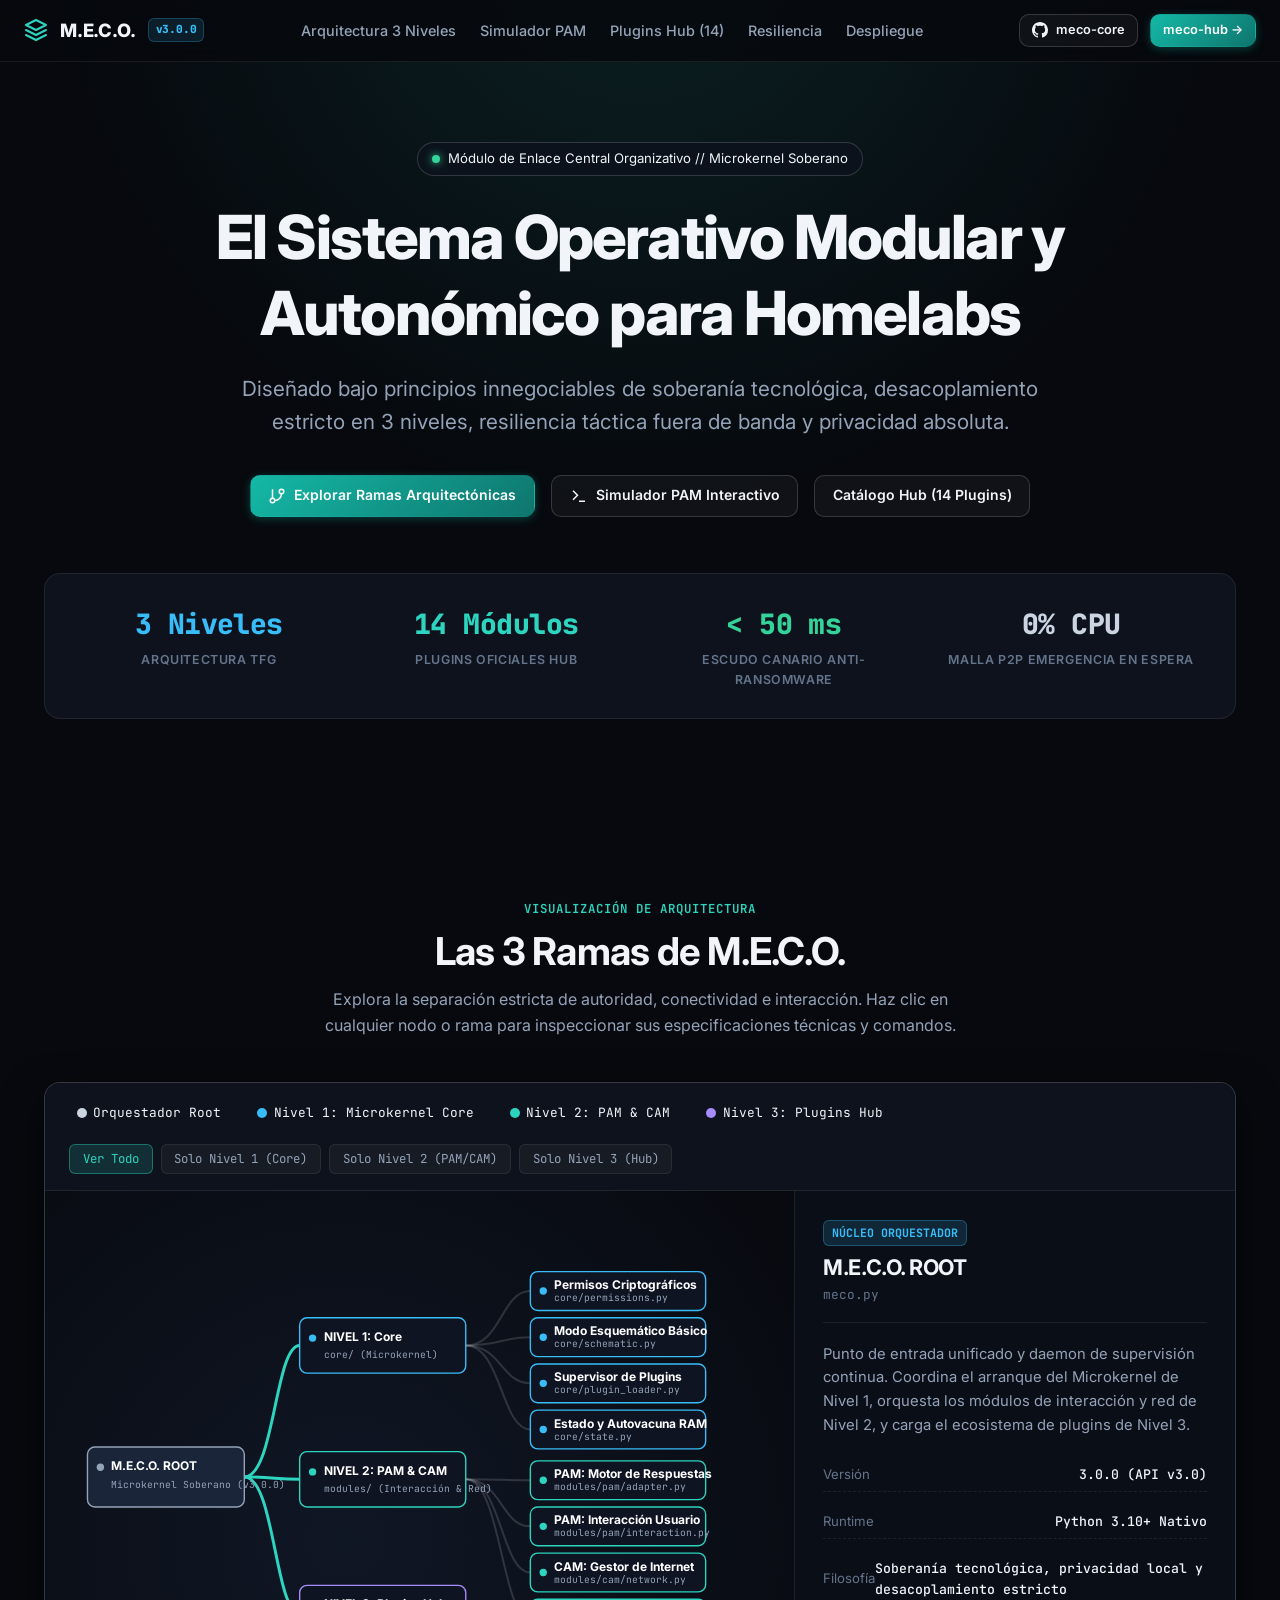
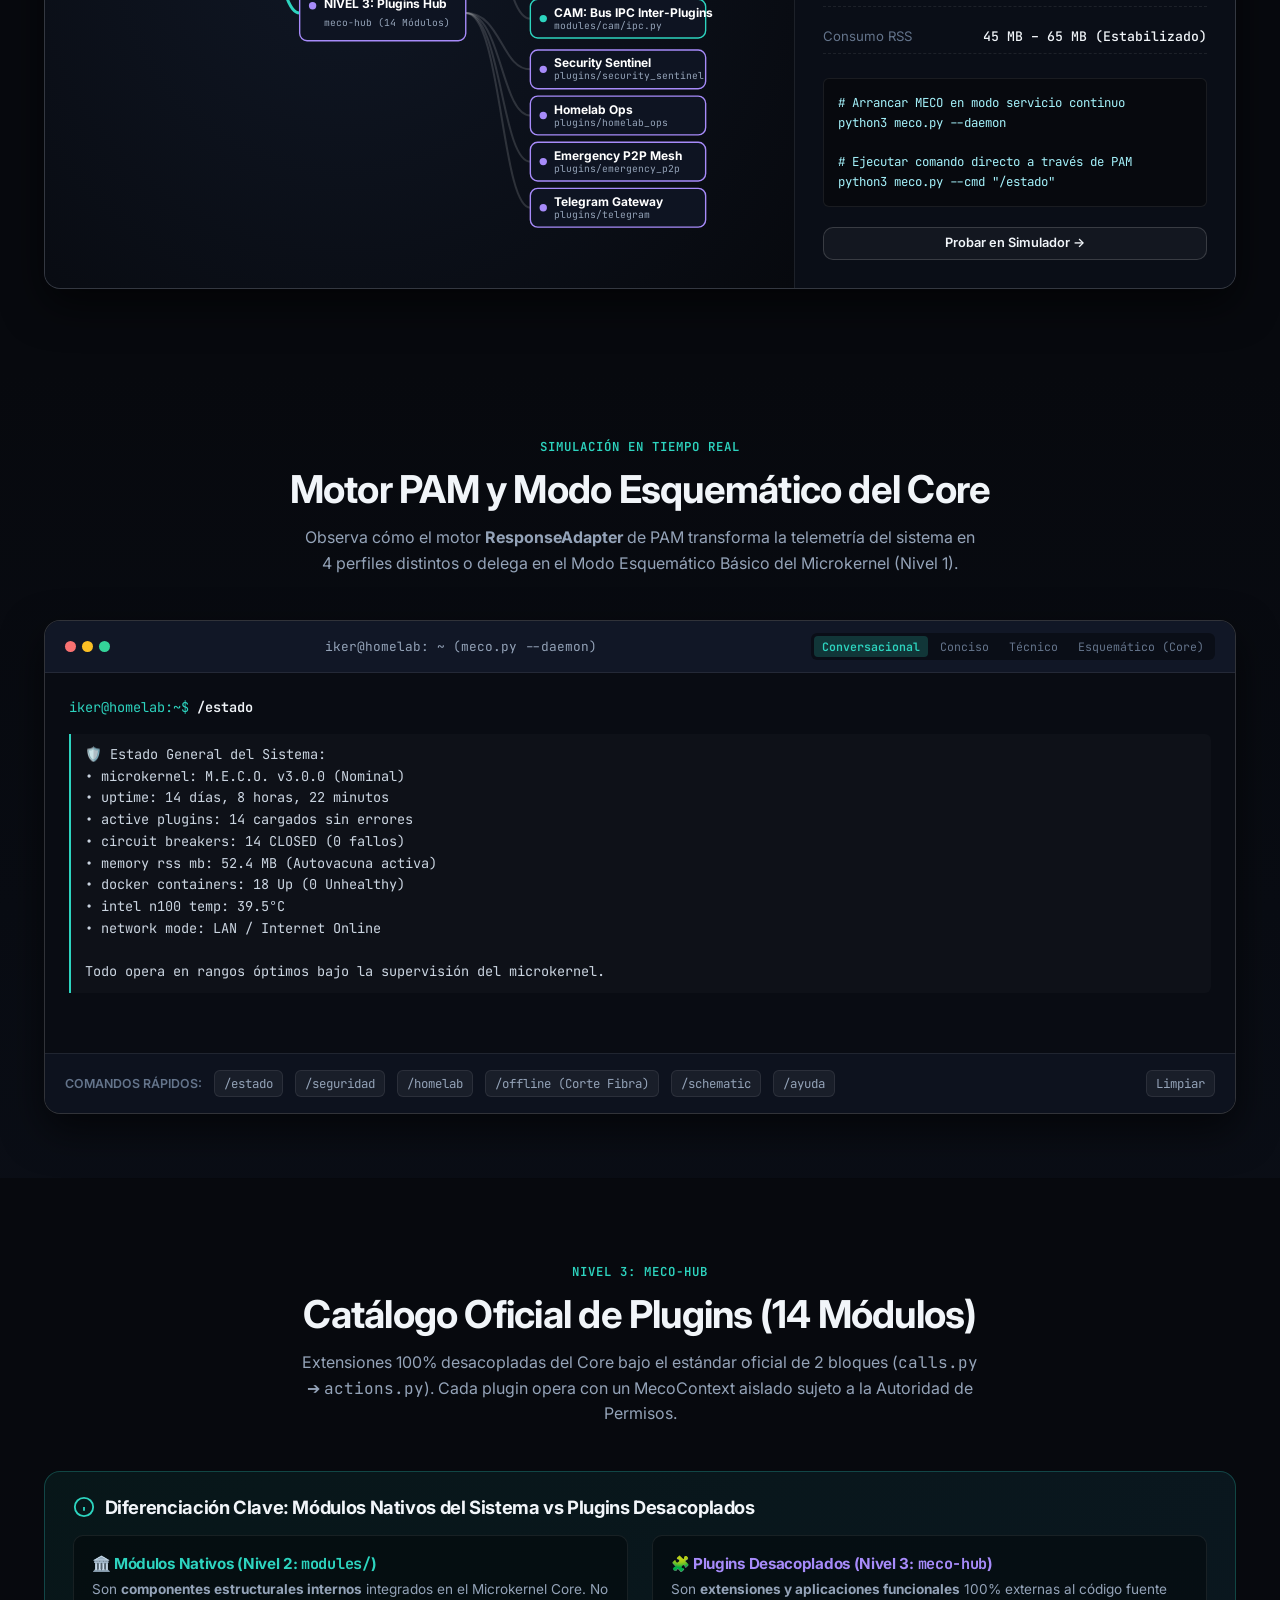
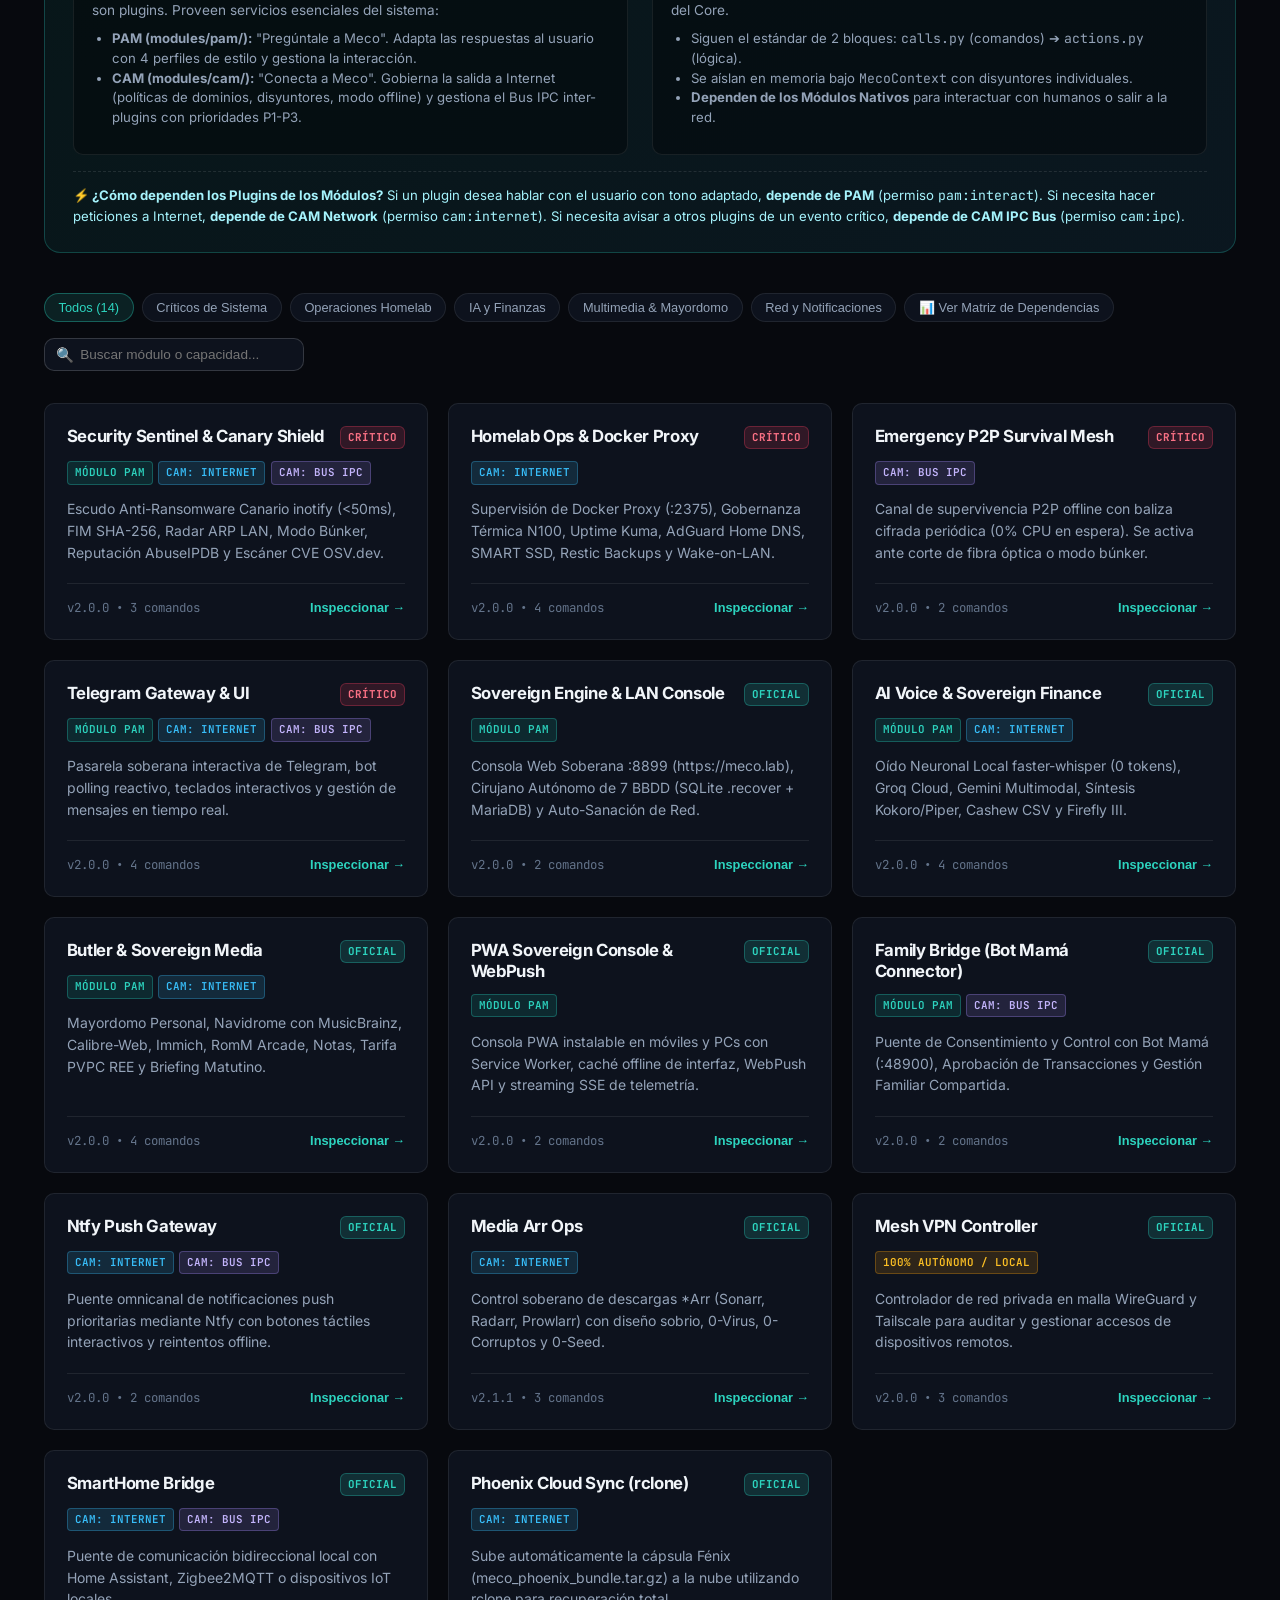
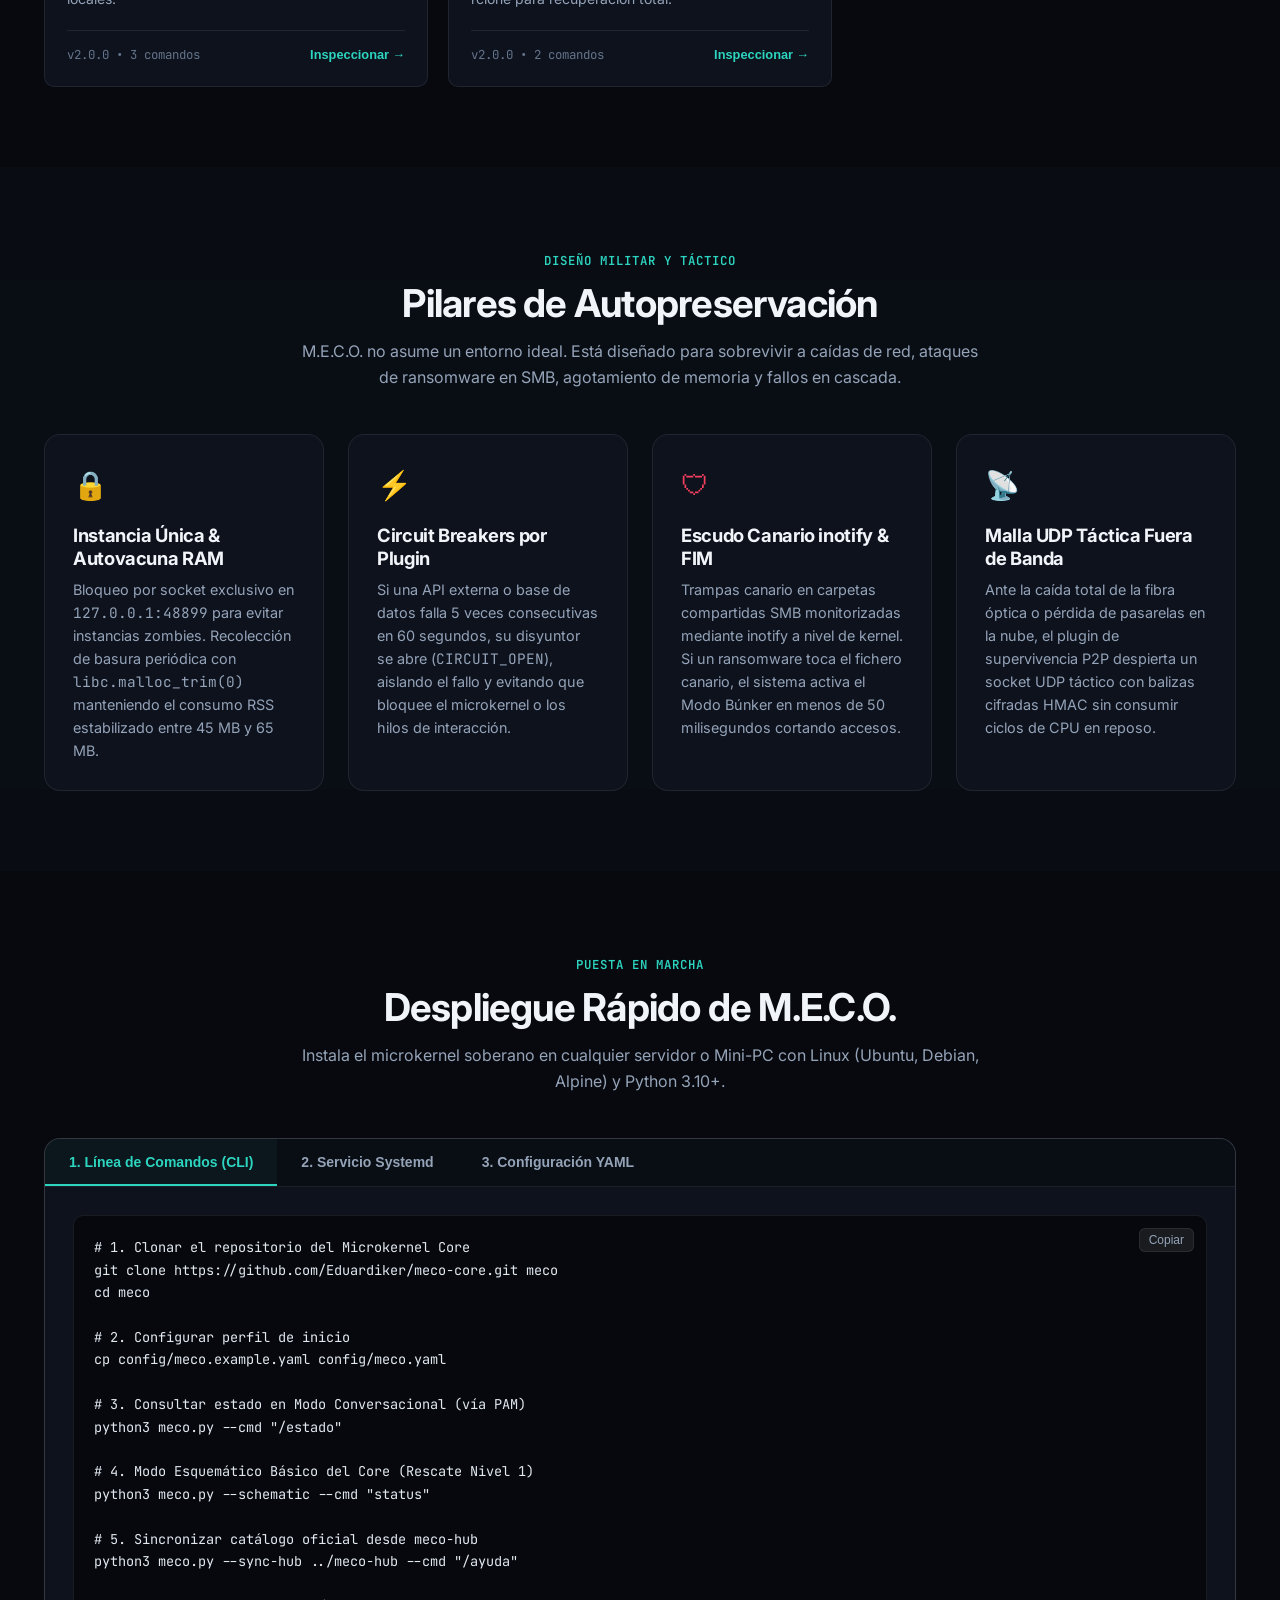
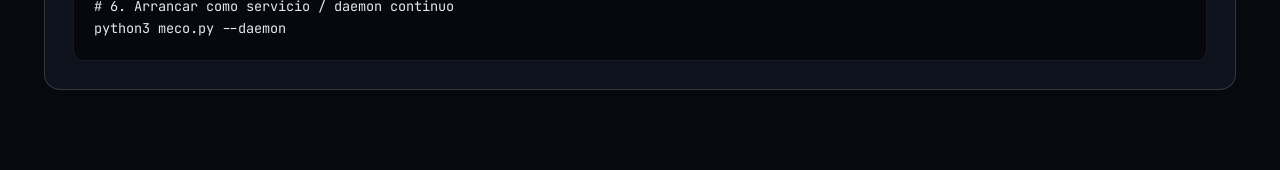
==== commit bdff5caf: "fix: reemplazar antigravity@ por iker@homelab, añadir diferenciación explícita módulos vs plugins y " ====
--- a/index.html
+++ b/index.html
@@ -214,7 +214,7 @@
             <span class="t-btn t-max"></span>
           </div>
 
-          <span class="terminal-title">meco@homelab: ~ (meco.py --daemon)</span>
+          <span class="terminal-title">iker@homelab: ~ (meco.py --daemon)</span>
 
           <!-- Mode Switcher -->
           <div class="terminal-mode-switch">
@@ -256,6 +256,51 @@
         </p>
       </div>
 
+      <!-- BANNER DE DIFERENCIACIÓN: MÓDULOS DEL SISTEMA VS PLUGINS -->
+      <div class="arch-diff-banner">
+        <div class="diff-header">
+          <svg width="22" height="22" viewBox="0 0 24 24" fill="none" stroke="#2dd4bf" stroke-width="2">
+            <circle cx="12" cy="12" r="10"></circle>
+            <line x1="12" y1="16" x2="12" y2="12"></line>
+            <line x1="12" y1="8" x2="12.01" y2="8"></line>
+          </svg>
+          <h3 class="diff-title">Diferenciación Clave: Módulos Nativos del Sistema vs Plugins Desacoplados</h3>
+        </div>
+
+        <div class="diff-grid">
+          <div class="diff-box">
+            <h4 class="diff-box-title" style="color: var(--accent-modules);">
+              <span>🏛️ Módulos Nativos (Nivel 2: <code>modules/</code>)</span>
+            </h4>
+            <p>
+              Son <strong>componentes estructurales internos</strong> integrados en el Microkernel Core. No son plugins. Proveen servicios esenciales del sistema:
+            </p>
+            <ul style="margin: 0.5rem 0 0.5rem 1.25rem; font-size: 0.825rem; color: var(--text-muted); line-height: 1.5;">
+              <li><strong>PAM (modules/pam/):</strong> "Pregúntale a Meco". Adapta las respuestas al usuario con 4 perfiles de estilo y gestiona la interacción.</li>
+              <li><strong>CAM (modules/cam/):</strong> "Conecta a Meco". Gobierna la salida a Internet (políticas de dominios, disyuntores, modo offline) y gestiona el Bus IPC inter-plugins con prioridades P1-P3.</li>
+            </ul>
+          </div>
+
+          <div class="diff-box">
+            <h4 class="diff-box-title" style="color: var(--accent-plugins);">
+              <span>🧩 Plugins Desacoplados (Nivel 3: <code>meco-hub</code>)</span>
+            </h4>
+            <p>
+              Son <strong>extensiones y aplicaciones funcionales</strong> 100% externas al código fuente del Core.
+            </p>
+            <ul style="margin: 0.5rem 0 0.5rem 1.25rem; font-size: 0.825rem; color: var(--text-muted); line-height: 1.5;">
+              <li>Siguen el estándar de 2 bloques: <code>calls.py</code> (comandos) ➔ <code>actions.py</code> (lógica).</li>
+              <li>Se aíslan en memoria bajo <code>MecoContext</code> con disyuntores individuales.</li>
+              <li><strong>Dependen de los Módulos Nativos</strong> para interactuar con humanos o salir a la red.</li>
+            </ul>
+          </div>
+        </div>
+
+        <div class="diff-deps-hint">
+          <strong>⚡ ¿Cómo dependen los Plugins de los Módulos?</strong> Si un plugin desea hablar con el usuario con tono adaptado, <strong>depende de PAM</strong> (permiso <code>pam:interact</code>). Si necesita hacer peticiones a Internet, <strong>depende de CAM Network</strong> (permiso <code>cam:internet</code>). Si necesita avisar a otros plugins de un evento crítico, <strong>depende de CAM IPC Bus</strong> (permiso <code>cam:ipc</code>).
+        </div>
+      </div>
+
       <!-- Filter and Search Bar -->
       <div class="plugins-filter-bar">
         <div class="filter-chips">
@@ -265,12 +310,38 @@
           <button class="chip" data-category="ai">IA y Finanzas</button>
           <button class="chip" data-category="media">Multimedia & Mayordomo</button>
           <button class="chip" data-category="network">Red y Notificaciones</button>
+          <button class="chip" data-category="matrix" id="btnToggleMatrix">📊 Ver Matriz de Dependencias</button>
         </div>
 
         <div class="search-input-wrap">
           <span class="search-icon">&#128269;</span>
           <input type="text" id="pluginSearch" class="search-input" placeholder="Buscar módulo o capacidad...">
         </div>
+      </div>
+
+      <!-- MATRIZ INTERACTIVA DE DEPENDENCIAS DE MÓDULOS -->
+      <div class="matrix-container" id="matrixContainer" style="display: none; margin-bottom: 2.5rem;">
+        <h3 style="font-size: 1.05rem; margin-bottom: 0.5rem; display: flex; align-items: center; gap: 0.5rem;">
+          <span>📊 Matriz de Dependencias: Plugins ➔ Módulos Nativos y Core</span>
+        </h3>
+        <p style="font-size: 0.825rem; color: var(--text-muted); margin-bottom: 1.25rem;">
+          Muestra qué componentes estructurales del sistema requiere cada plugin para operar. Los permisos son validados estrictamente por el Microkernel en tiempo de ejecución.
+        </p>
+        <table class="matrix-table">
+          <thead>
+            <tr>
+              <th>Plugin (meco-hub)</th>
+              <th>Tipo</th>
+              <th>Módulo PAM (Adaptación / Interfaz)</th>
+              <th>Módulo CAM (Salida Internet)</th>
+              <th>Módulo CAM (Bus IPC)</th>
+              <th>Módulo Core (Storage / Exec)</th>
+            </tr>
+          </thead>
+          <tbody id="matrixTableBody">
+            <!-- Dynamically populated via app.js -->
+          </tbody>
+        </table>
       </div>
 
       <!-- Plugins Grid -->
@@ -444,6 +515,12 @@
           <span style="color: var(--text-dim)">SHA-256 (Verificación Hub):</span>
           <span id="modalPluginSha" style="font-family: var(--font-mono); color: #6ee7b7; font-size: 0.72rem; word-break: break-all;"></span>
         </div>
+      <!-- Dependencias de Módulos Nativos -->
+      <div style="background: rgba(20, 184, 166, 0.08); border: 1px solid rgba(45, 212, 191, 0.25); border-radius: var(--radius-sm); padding: 1rem; margin-bottom: 1.25rem;">
+        <h4 style="font-size: 0.8rem; text-transform: uppercase; color: var(--accent-modules); margin-bottom: 0.45rem; letter-spacing: 0.05em; display: flex; align-items: center; gap: 0.4rem;">
+          <span>🔗 Dependencias de Módulos Nativos (Nivel 2):</span>
+        </h4>
+        <p id="modalPluginDepExplanation" style="font-size: 0.825rem; color: #cbd5e1; line-height: 1.55;"></p>
       </div>
 
       <div style="margin-bottom: 1.25rem;">
--- a/styles.css
+++ b/styles.css
@@ -24,6 +24,8 @@
   --accent-amber: #fbbf24;      /* Warnings / Offline */
   --accent-emerald: #34d399;    /* Healthy / OK */
   --accent-rose: #f43f5e;       /* Critical */
+  --accent-cam: #38bdf8;        /* CAM Network */
+  --accent-pam: #14b8a6;        /* PAM Interaction */
   
   --font-sans: 'Inter', -apple-system, BlinkMacSystemFont, 'Segoe UI', Roboto, sans-serif;
   --font-mono: 'JetBrains Mono', 'Fira Code', Menlo, Consolas, monospace;
@@ -1169,3 +1171,169 @@
 .modal-close:hover {
   color: var(--text-main);
 }
+
+/* ==============================================================================
+   DIFERENCIACIÓN: MÓDULOS DEL SISTEMA VS PLUGINS DESACOPLADOS
+   ============================================================================== */
+.arch-diff-banner {
+  background: linear-gradient(135deg, rgba(20, 184, 166, 0.08), rgba(56, 189, 248, 0.08));
+  border: 1px solid rgba(45, 212, 191, 0.25);
+  border-radius: var(--radius-lg);
+  padding: 1.5rem 1.75rem;
+  margin-bottom: 2.5rem;
+}
+
+.diff-header {
+  display: flex;
+  align-items: center;
+  gap: 0.6rem;
+  margin-bottom: 1rem;
+}
+
+.diff-title {
+  font-size: 1.15rem;
+  font-weight: 700;
+  color: var(--text-main);
+}
+
+.diff-grid {
+  display: grid;
+  grid-template-columns: 1fr 1fr;
+  gap: 1.5rem;
+}
+
+@media (max-width: 768px) {
+  .diff-grid {
+    grid-template-columns: 1fr;
+  }
+}
+
+.diff-box {
+  background: rgba(0, 0, 0, 0.35);
+  border: 1px solid var(--border-subtle);
+  border-radius: var(--radius-md);
+  padding: 1.1rem;
+}
+
+.diff-box-title {
+  display: flex;
+  align-items: center;
+  gap: 0.5rem;
+  font-size: 0.95rem;
+  font-weight: 700;
+  margin-bottom: 0.4rem;
+}
+
+.diff-box p {
+  font-size: 0.85rem;
+  line-height: 1.55;
+  color: var(--text-muted);
+}
+
+.diff-deps-hint {
+  margin-top: 1rem;
+  padding-top: 0.85rem;
+  border-top: 1px dashed rgba(255, 255, 255, 0.1);
+  font-size: 0.825rem;
+  color: #a5f3fc;
+}
+
+/* Dependency Badges */
+.plugin-deps-row {
+  display: flex;
+  flex-wrap: wrap;
+  gap: 0.35rem;
+  margin-bottom: 0.85rem;
+}
+
+.dep-tag {
+  display: inline-flex;
+  align-items: center;
+  gap: 0.3rem;
+  font-family: var(--font-mono);
+  font-size: 0.68rem;
+  font-weight: 600;
+  padding: 2px 7px;
+  border-radius: 4px;
+  text-transform: uppercase;
+}
+
+.dep-tag-pam {
+  background: rgba(20, 184, 166, 0.14);
+  color: #2dd4bf;
+  border: 1px solid rgba(45, 212, 191, 0.3);
+}
+
+.dep-tag-cam-net {
+  background: rgba(56, 189, 248, 0.14);
+  color: #38bdf8;
+  border: 1px solid rgba(56, 189, 248, 0.3);
+}
+
+.dep-tag-cam-ipc {
+  background: rgba(167, 139, 250, 0.14);
+  color: #c4b5fd;
+  border: 1px solid rgba(167, 139, 250, 0.3);
+}
+
+.dep-tag-local {
+  background: rgba(245, 158, 11, 0.14);
+  color: #fbbf24;
+  border: 1px solid rgba(245, 158, 11, 0.3);
+}
+
+/* Dependency Matrix Table */
+.matrix-container {
+  overflow-x: auto;
+  margin-top: 2rem;
+  background: var(--bg-secondary);
+  border: 1px solid var(--border-medium);
+  border-radius: var(--radius-lg);
+  padding: 1.5rem;
+}
+
+.matrix-table {
+  width: 100%;
+  border-collapse: collapse;
+  font-size: 0.825rem;
+  text-align: left;
+}
+
+.matrix-table th {
+  padding: 0.85rem 1rem;
+  color: var(--text-dim);
+  font-family: var(--font-mono);
+  text-transform: uppercase;
+  font-size: 0.725rem;
+  border-bottom: 1px solid var(--border-medium);
+  background: rgba(0, 0, 0, 0.25);
+}
+
+.matrix-table td {
+  padding: 0.75rem 1rem;
+  border-bottom: 1px solid var(--border-subtle);
+  color: var(--text-muted);
+}
+
+.matrix-table tr:hover td {
+  background: rgba(255, 255, 255, 0.02);
+  color: var(--text-main);
+}
+
+.matrix-check {
+  display: inline-flex;
+  align-items: center;
+  justify-content: center;
+  width: 20px;
+  height: 20px;
+  border-radius: 50%;
+  background: rgba(45, 212, 191, 0.15);
+  color: #2dd4bf;
+  font-weight: 700;
+  font-size: 0.75rem;
+}
+
+.matrix-cross {
+  color: var(--text-dim);
+  font-size: 0.85rem;
+}
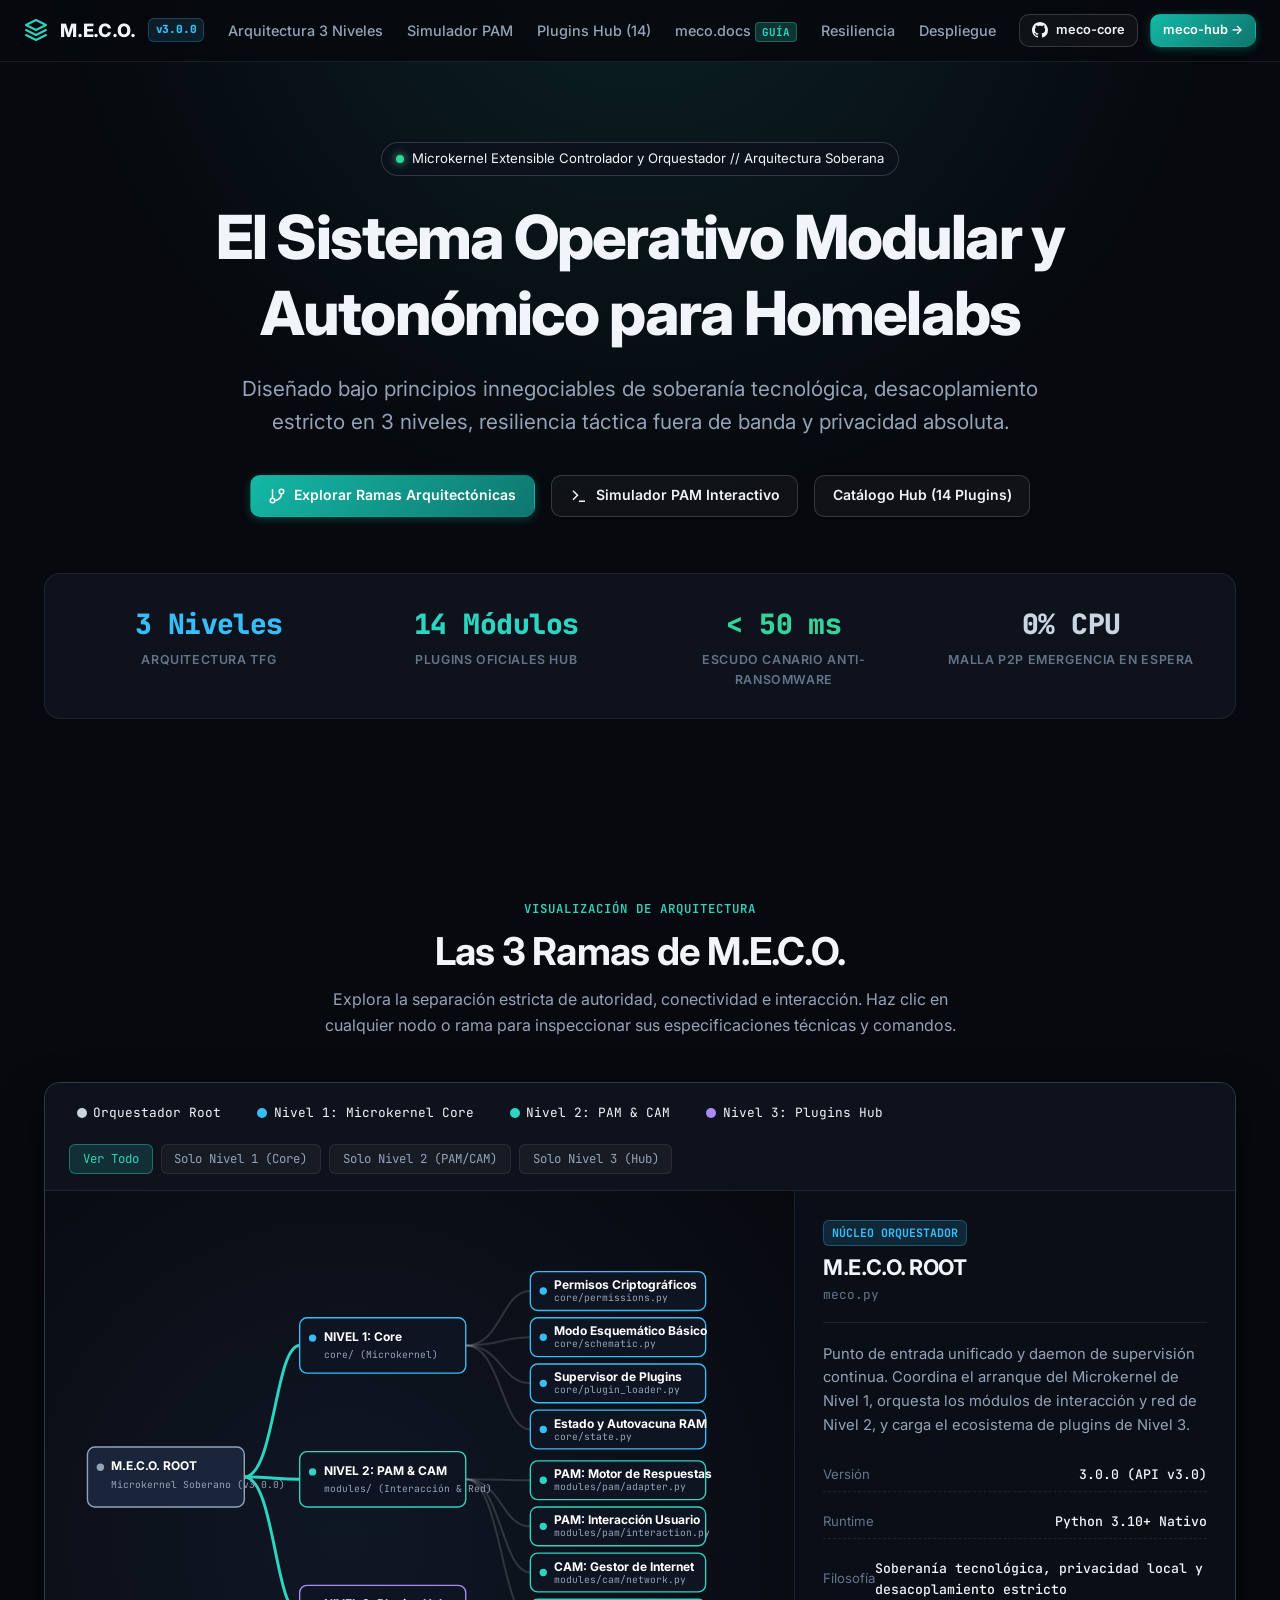
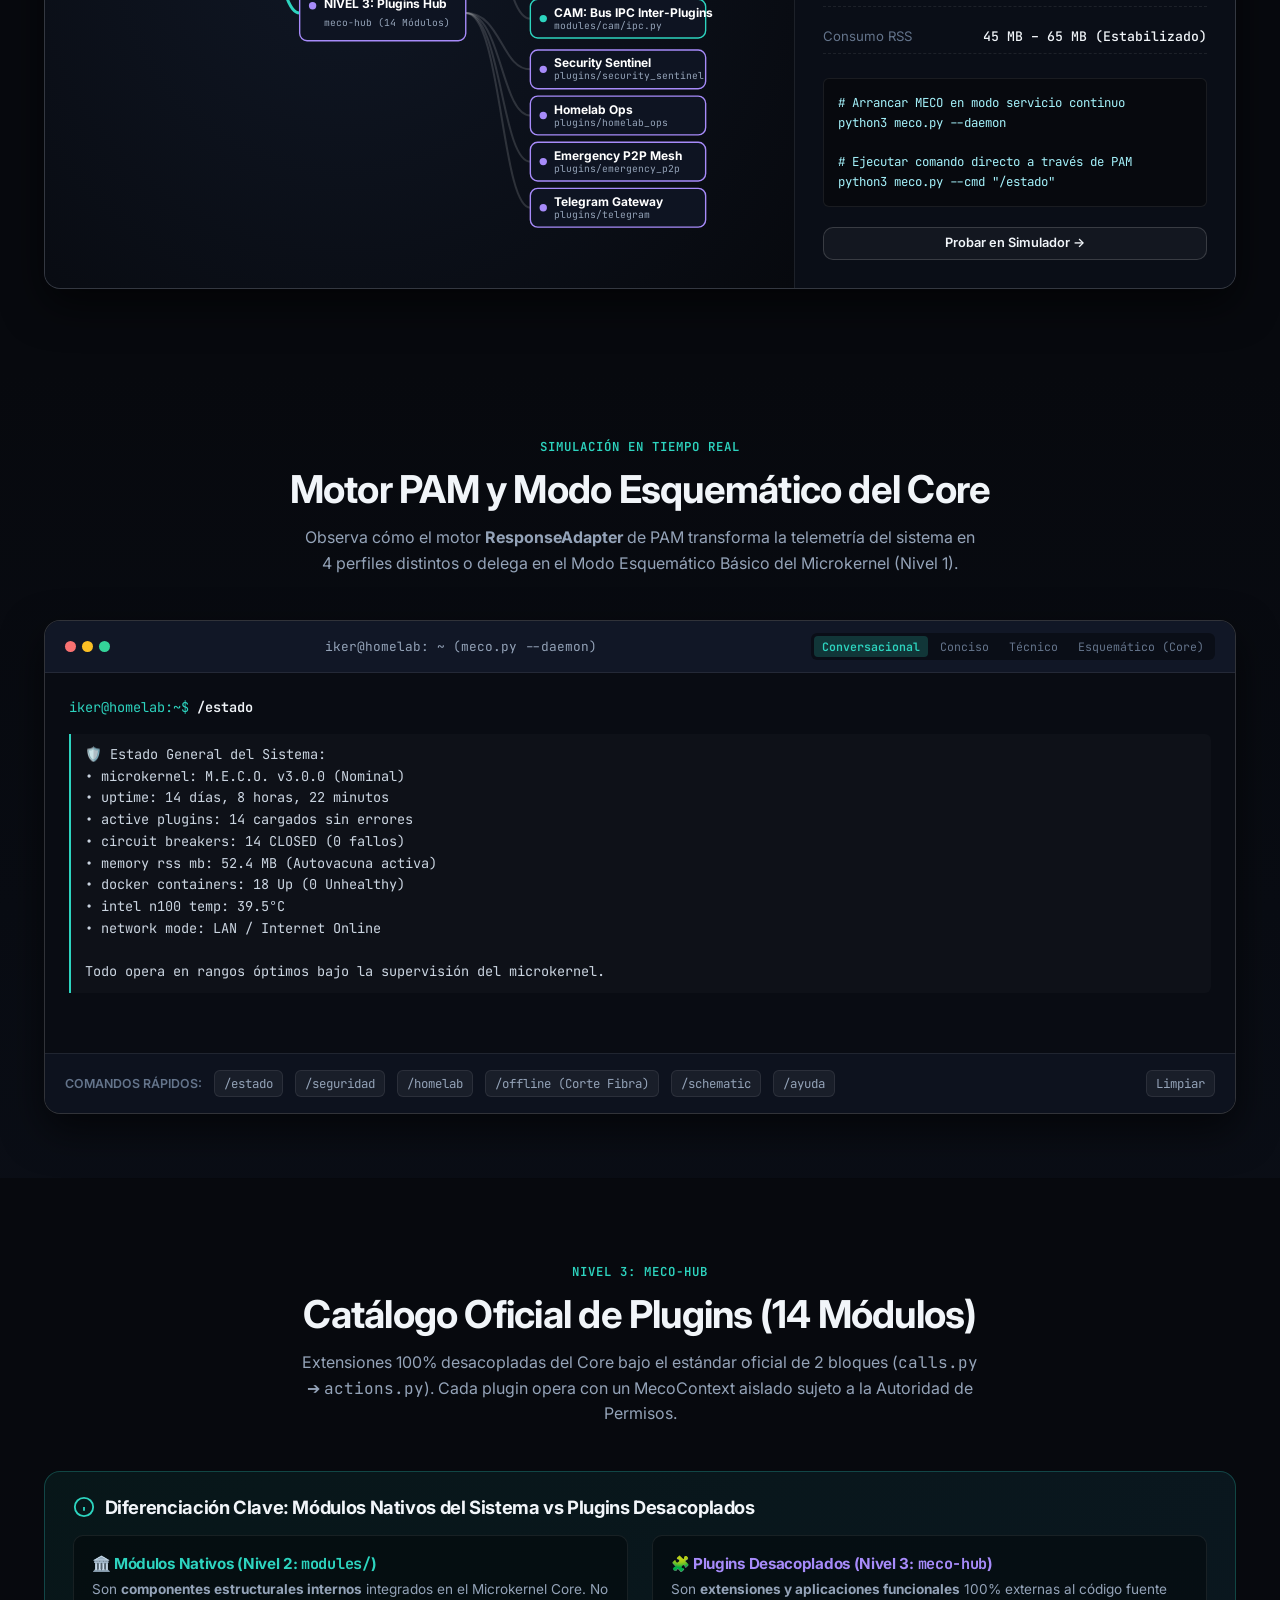
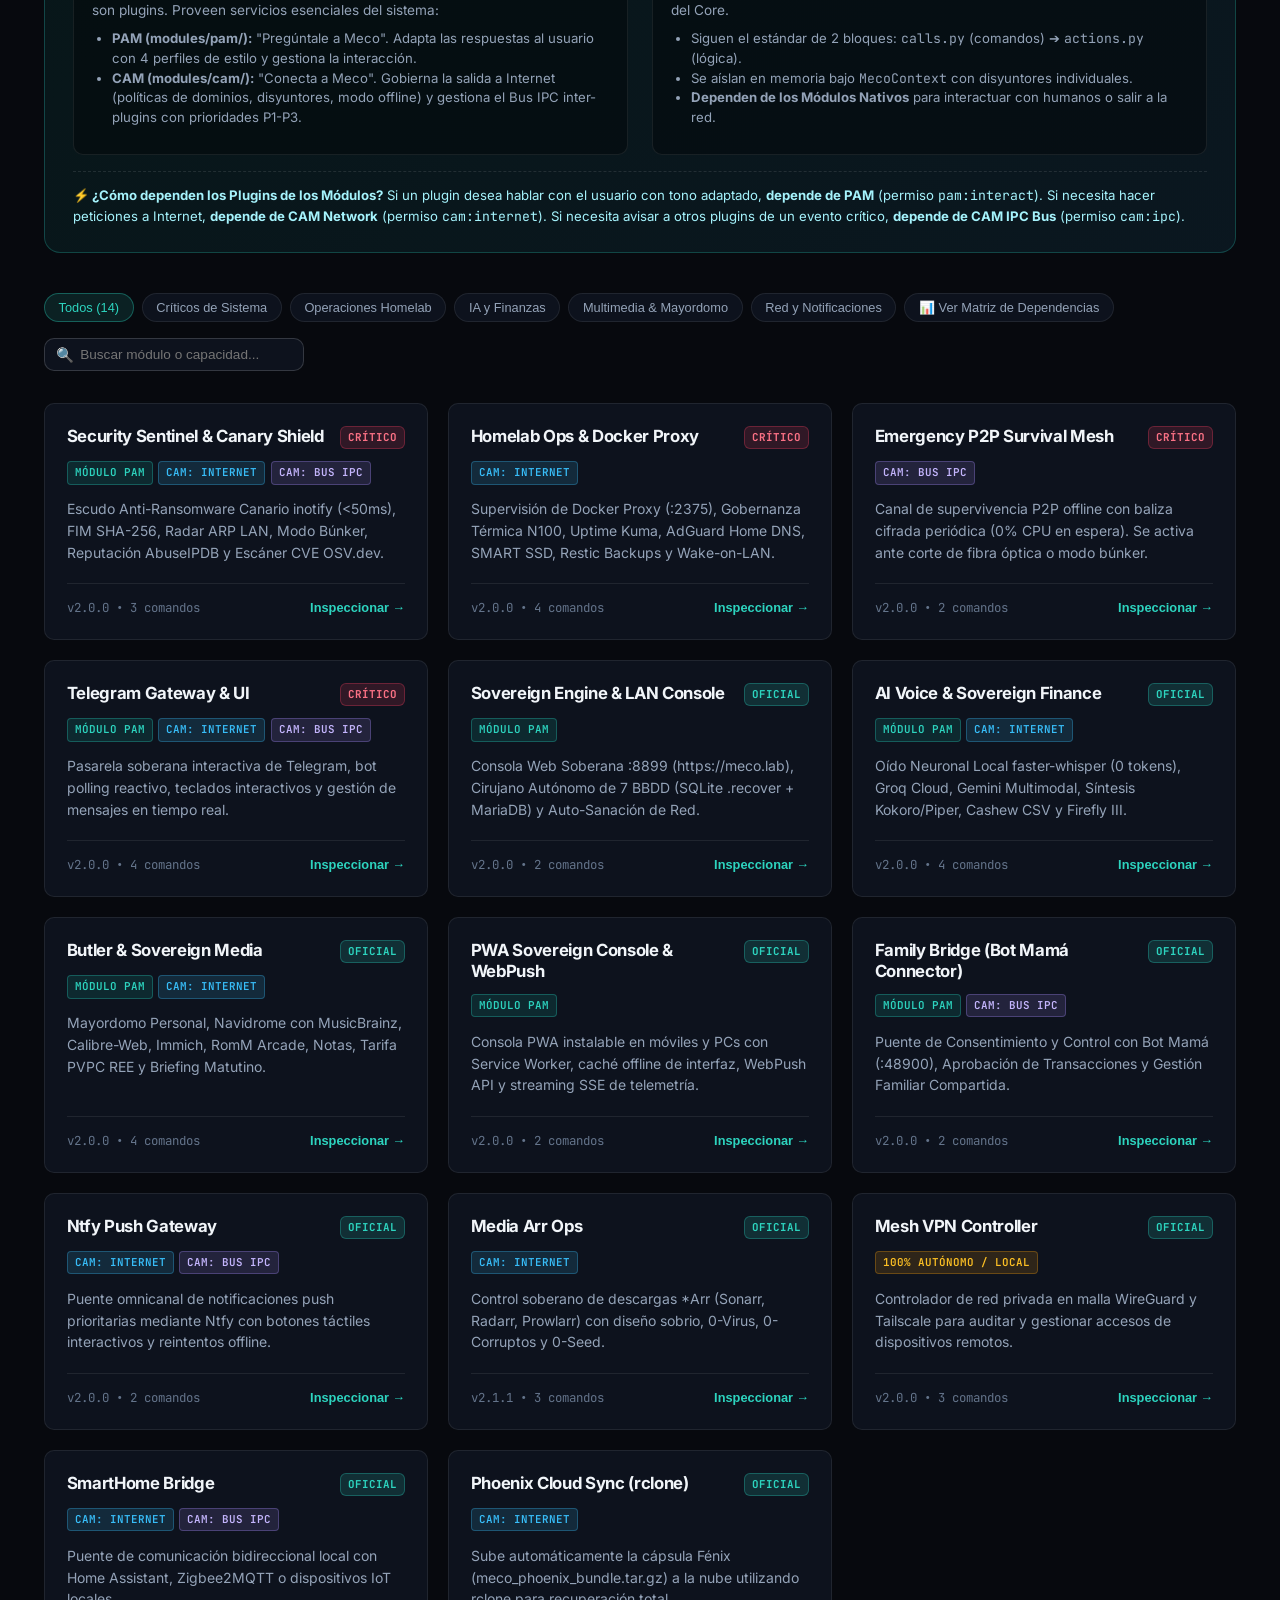
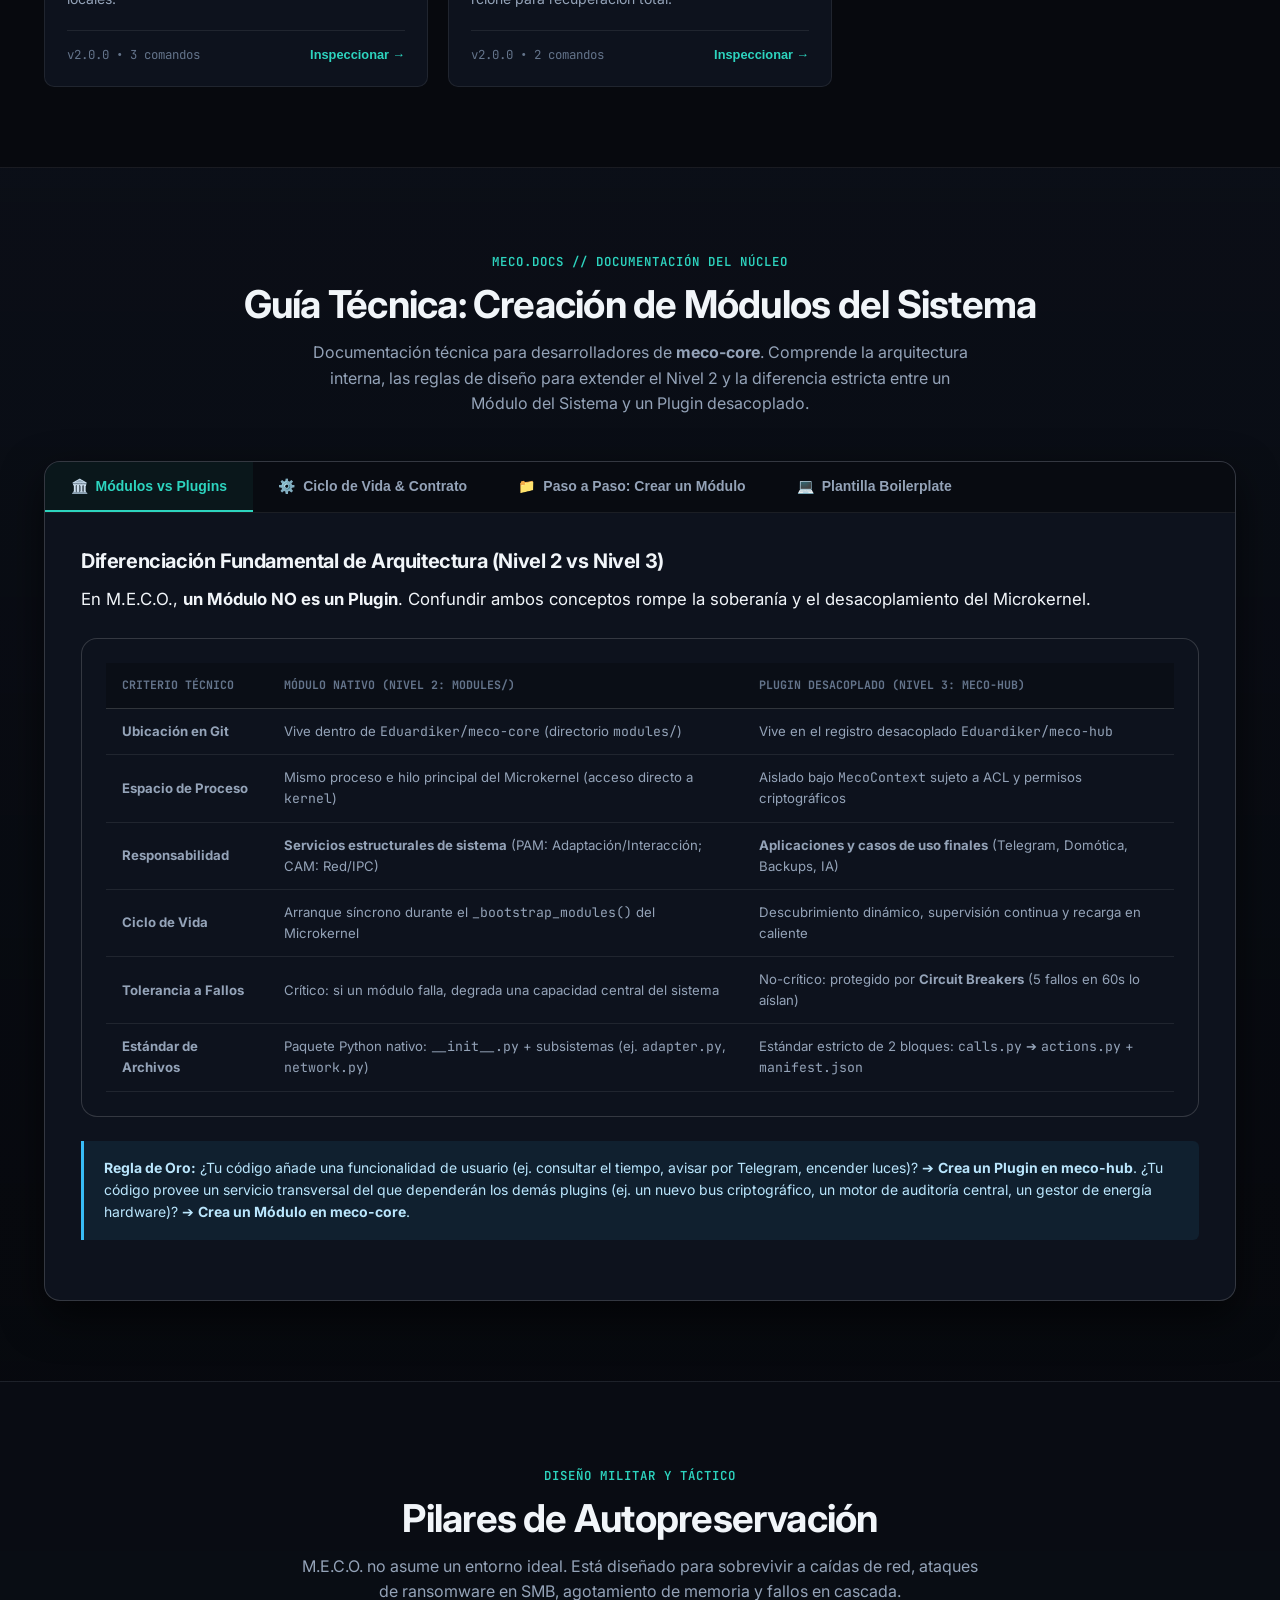
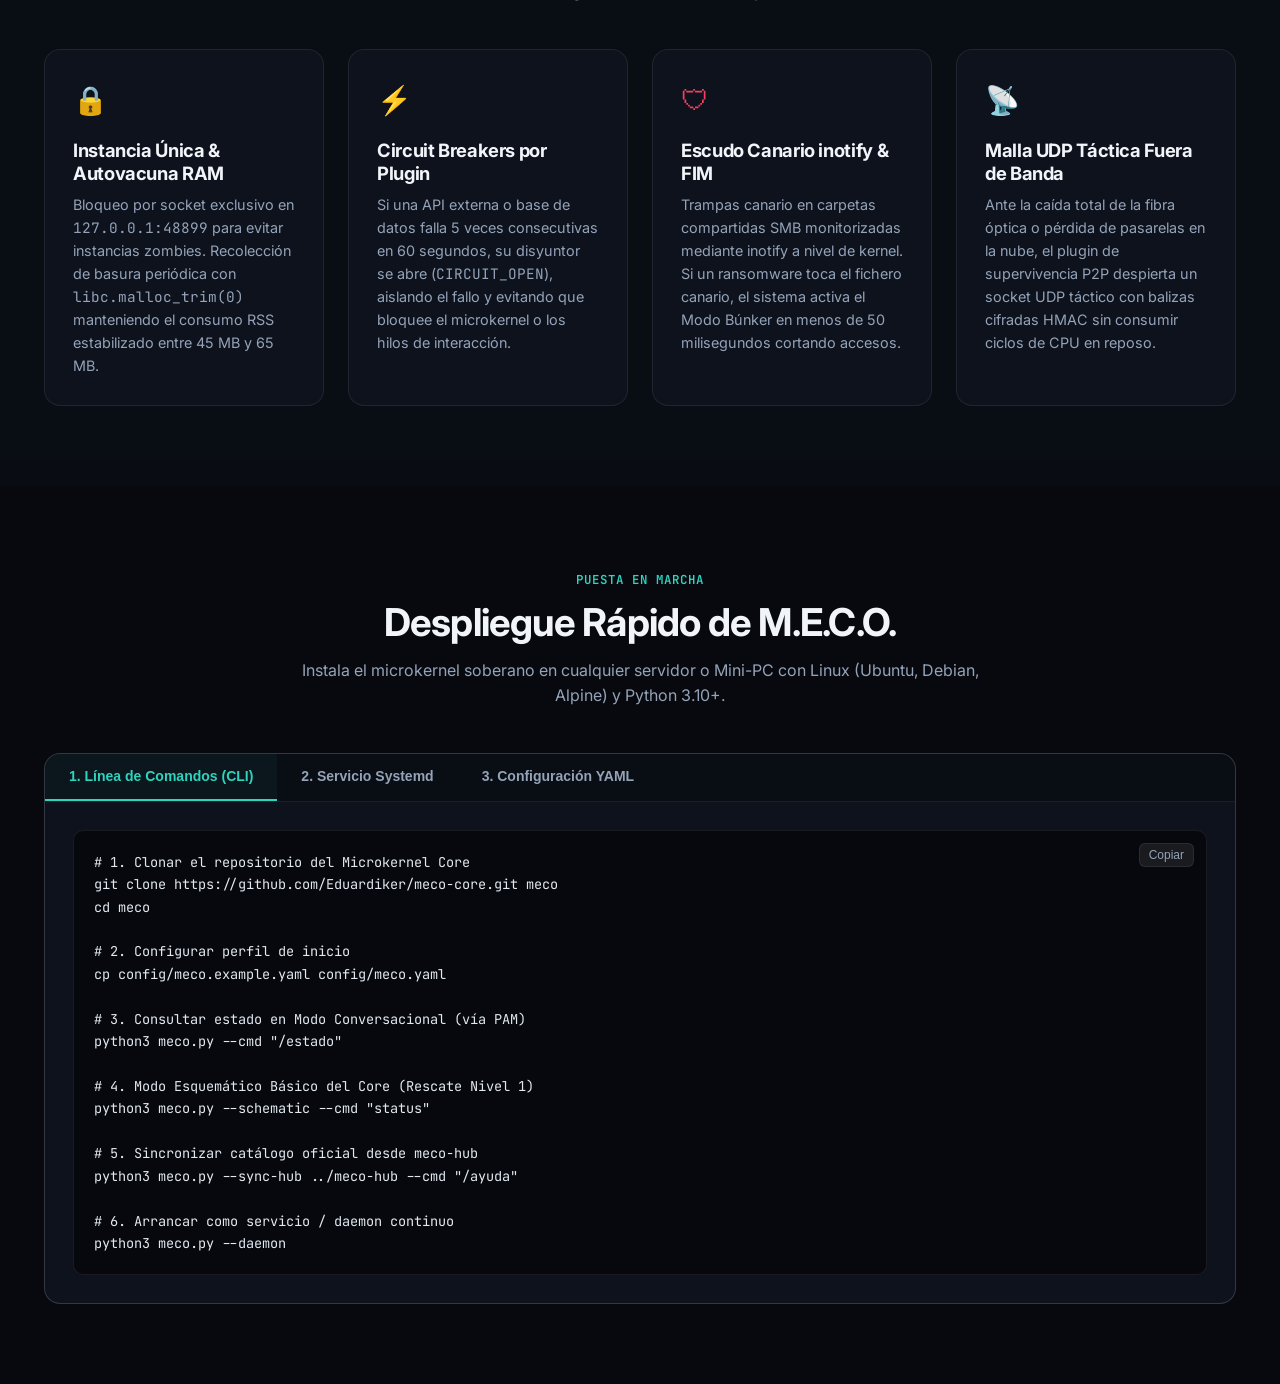
==== commit f68ab467: "feat: añadir sección técnica meco.docs para desarrollo de módulos y corregir nombre oficial a Microk" ====
--- a/index.html
+++ b/index.html
@@ -4,12 +4,12 @@
   <meta charset="UTF-8">
   <meta name="viewport" content="width=device-width, initial-scale=1.0">
   <title>M.E.C.O. — Microkernel Soberano de 3 Niveles</title>
-  <meta name="description" content="Módulo de Enlace Central Organizativo: Microkernel modular para homelabs soberanos. Arquitectura en 3 niveles (Core, PAM/CAM, Plugins Hub), resiliencia táctica fuera de banda y privacidad absoluta.">
+  <meta name="description" content="Microkernel Extensible Controlador y Orquestador: Microkernel modular para homelabs soberanos. Arquitectura en 3 niveles (Core, PAM/CAM, Plugins Hub), resiliencia táctica fuera de banda y privacidad absoluta.">
   <meta name="author" content="Iker (@Eduardiker)">
 
   <!-- Open Graph / Meta -->
   <meta property="og:type" content="website">
-  <meta property="og:title" content="M.E.C.O. — Microkernel Soberano de 3 Niveles">
+  <meta property="og:title" content="M.E.C.O. — Microkernel Extensible Controlador y Orquestador">
   <meta property="og:description" content="Microkernel autonómico para homelabs y servidores soberanos. Arquitectura estricta de 3 niveles con PAM, CAM y Meco-Hub.">
   <meta property="og:url" content="https://eduardiker.github.io/meco/">
 
@@ -38,6 +38,7 @@
         <a href="#ramas" class="nav-link">Arquitectura 3 Niveles</a>
         <a href="#simulador" class="nav-link">Simulador PAM</a>
         <a href="#plugins" class="nav-link">Plugins Hub (14)</a>
+        <a href="#docs" class="nav-link">meco.docs <span class="docs-badge-nav">GUÍA</span></a>
         <a href="#pilares" class="nav-link">Resiliencia</a>
         <a href="#despliegue" class="nav-link">Despliegue</a>
       </nav>
@@ -61,7 +62,7 @@
     <div class="container">
       <div class="hero-meta">
         <span class="dot"></span>
-        <span>Módulo de Enlace Central Organizativo // Microkernel Soberano</span>
+        <span>Microkernel Extensible Controlador y Orquestador // Arquitectura Soberana</span>
       </div>
 
       <h1 class="hero-title">
@@ -351,6 +352,267 @@
     </div>
   </section>
 
+  <!-- Section: MECO.DOCS - DOCUMENTACIÓN TÉCNICA Y CREACIÓN DE MÓDULOS -->
+  <section id="docs" class="docs-section">
+    <div class="container">
+      <div class="section-header">
+        <span class="section-tag">meco.docs // Documentación del Núcleo</span>
+        <h2 class="section-title">Guía Técnica: Creación de Módulos del Sistema</h2>
+        <p class="section-desc">
+          Documentación técnica para desarrolladores de <strong>meco-core</strong>. Comprende la arquitectura interna, las reglas de diseño para extender el Nivel 2 y la diferencia estricta entre un Módulo del Sistema y un Plugin desacoplado.
+        </p>
+      </div>
+
+      <div class="docs-wrapper">
+        <!-- Docs Tab Navigation -->
+        <div class="docs-navbar">
+          <button class="docs-tab-btn active" data-docstab="doc-diff">
+            <span>🏛️</span> Módulos vs Plugins
+          </button>
+          <button class="docs-tab-btn" data-docstab="doc-lifecycle">
+            <span>⚙️</span> Ciclo de Vida & Contrato
+          </button>
+          <button class="docs-tab-btn" data-docstab="doc-steps">
+            <span>📁</span> Paso a Paso: Crear un Módulo
+          </button>
+          <button class="docs-tab-btn" data-docstab="doc-code">
+            <span>💻</span> Plantilla Boilerplate
+          </button>
+        </div>
+
+        <!-- Tab 1: Módulos vs Plugins -->
+        <div class="docs-pane active" id="doc-diff">
+          <h3 style="font-size: 1.25rem; margin-bottom: 0.75rem; color: var(--text-main);">
+            Diferenciación Fundamental de Arquitectura (Nivel 2 vs Nivel 3)
+          </h3>
+          <p class="docs-lead">
+            En M.E.C.O., <strong>un Módulo NO es un Plugin</strong>. Confundir ambos conceptos rompe la soberanía y el desacoplamiento del Microkernel.
+          </p>
+
+          <div class="matrix-container" style="margin: 1.25rem 0;">
+            <table class="matrix-table">
+              <thead>
+                <tr>
+                  <th>Criterio Técnico</th>
+                  <th>Módulo Nativo (Nivel 2: <code>modules/</code>)</th>
+                  <th>Plugin Desacoplado (Nivel 3: <code>meco-hub</code>)</th>
+                </tr>
+              </thead>
+              <tbody>
+                <tr>
+                  <td><strong>Ubicación en Git</strong></td>
+                  <td>Vive dentro de <code>Eduardiker/meco-core</code> (directorio <code>modules/</code>)</td>
+                  <td>Vive en el registro desacoplado <code>Eduardiker/meco-hub</code></td>
+                </tr>
+                <tr>
+                  <td><strong>Espacio de Proceso</strong></td>
+                  <td>Mismo proceso e hilo principal del Microkernel (acceso directo a <code>kernel</code>)</td>
+                  <td>Aislado bajo <code>MecoContext</code> sujeto a ACL y permisos criptográficos</td>
+                </tr>
+                <tr>
+                  <td><strong>Responsabilidad</strong></td>
+                  <td><strong>Servicios estructurales de sistema</strong> (PAM: Adaptación/Interacción; CAM: Red/IPC)</td>
+                  <td><strong>Aplicaciones y casos de uso finales</strong> (Telegram, Domótica, Backups, IA)</td>
+                </tr>
+                <tr>
+                  <td><strong>Ciclo de Vida</strong></td>
+                  <td>Arranque síncrono durante el <code>_bootstrap_modules()</code> del Microkernel</td>
+                  <td>Descubrimiento dinámico, supervisión continua y recarga en caliente</td>
+                </tr>
+                <tr>
+                  <td><strong>Tolerancia a Fallos</strong></td>
+                  <td>Crítico: si un módulo falla, degrada una capacidad central del sistema</td>
+                  <td>No-crítico: protegido por <strong>Circuit Breakers</strong> (5 fallos en 60s lo aíslan)</td>
+                </tr>
+                <tr>
+                  <td><strong>Estándar de Archivos</strong></td>
+                  <td>Paquete Python nativo: <code>__init__.py</code> + subsistemas (ej. <code>adapter.py</code>, <code>network.py</code>)</td>
+                  <td>Estándar estricto de 2 bloques: <code>calls.py</code> ➔ <code>actions.py</code> + <code>manifest.json</code></td>
+                </tr>
+              </tbody>
+            </table>
+          </div>
+
+          <div class="docs-callout">
+            <p>
+              <strong>Regla de Oro:</strong> ¿Tu código añade una funcionalidad de usuario (ej. consultar el tiempo, avisar por Telegram, encender luces)? ➔ <strong>Crea un Plugin en meco-hub</strong>. ¿Tu código provee un servicio transversal del que dependerán los demás plugins (ej. un nuevo bus criptográfico, un motor de auditoría central, un gestor de energía hardware)? ➔ <strong>Crea un Módulo en meco-core</strong>.
+            </p>
+          </div>
+        </div>
+
+        <!-- Tab 2: Ciclo de Vida y Contrato -->
+        <div class="docs-pane" id="doc-lifecycle">
+          <h3 style="font-size: 1.25rem; margin-bottom: 0.75rem; color: var(--text-main);">
+            Contrato de Ciclo de Vida de un Módulo del Sistema
+          </h3>
+          <p class="docs-lead">
+            Todo módulo en <code>modules/</code> debe cumplir con el contrato de orquestación del microkernel. No debe bloquear el arranque del sistema ni realizar llamadas de red síncronas en su constructor.
+          </p>
+
+          <div class="docs-grid">
+            <div class="docs-step-card">
+              <span class="docs-step-number">1</span>
+              <h4 class="docs-step-title">initialize(kernel)</h4>
+              <p class="docs-step-desc">
+                Se invoca tras instanciar la clase. Recibe la referencia <code>MecoMicrokernel</code>. El módulo enlaza aquí la Autoridad de Permisos, el bus CAM y el adaptador PAM sin abrir sockets externos.
+              </p>
+            </div>
+
+            <div class="docs-step-card">
+              <span class="docs-step-number">2</span>
+              <h4 class="docs-step-title">start()</h4>
+              <p class="docs-step-desc">
+                Puesta en marcha activa. Levanta hilos de escucha, registra observadores en el Bus IPC de CAM y activa tareas programadas. Debe ser no-bloqueante.
+              </p>
+            </div>
+
+            <div class="docs-step-card">
+              <span class="docs-step-number">3</span>
+              <h4 class="docs-step-title">status() -> dict</h4>
+              <p class="docs-step-desc">
+                Devuelve un diccionario atómico con la telemetría del módulo. Este diccionario es consumido por el Modo Esquemático del Core (Nivel 1) y por PAM para reportes al usuario.
+              </p>
+            </div>
+
+            <div class="docs-step-card">
+              <span class="docs-step-number">4</span>
+              <h4 class="docs-step-title">shutdown()</h4>
+              <p class="docs-step-desc">
+                Parada ordenada ante señales SIGTERM/SIGINT. Cierra sockets, vuelca buffers a disco y desvincula listeners del bus para evitar fugas de memoria o file descriptors.
+              </p>
+            </div>
+          </div>
+        </div>
+
+        <!-- Tab 3: Paso a Paso para Crear un Módulo -->
+        <div class="docs-pane" id="doc-steps">
+          <h3 style="font-size: 1.25rem; margin-bottom: 0.75rem; color: var(--text-main);">
+            Paso a Paso: Integración de un Módulo en meco-core
+          </h3>
+          <p class="docs-lead">
+            Ejemplo práctico: Creación del módulo nativo hipotético <code>modules/sam/</code> (<strong>S</strong>istema de <strong>A</strong>uditoría y <strong>M</strong>étricas).
+          </p>
+
+          <div style="display: flex; flex-direction: column; gap: 1.25rem; margin: 1.5rem 0;">
+            <div style="background: rgba(0,0,0,0.3); border: 1px solid var(--border-subtle); border-radius: var(--radius-md); padding: 1.25rem;">
+              <h4 style="color: var(--accent-core); margin-bottom: 0.5rem; font-size: 0.95rem;">
+                Paso 1: Crear la estructura del directorio
+              </h4>
+              <p style="font-size: 0.85rem; color: var(--text-muted); margin-bottom: 0.75rem;">
+                Crea una nueva carpeta bajo <code>modules/</code> con su archivo de inicialización:
+              </p>
+              <div class="docs-code-container" style="margin: 0;">
+                <pre><code>mkdir -p modules/sam
+touch modules/sam/__init__.py modules/sam/audit_engine.py</code></pre>
+              </div>
+            </div>
+
+            <div style="background: rgba(0,0,0,0.3); border: 1px solid var(--border-subtle); border-radius: var(--radius-md); padding: 1.25rem;">
+              <h4 style="color: var(--accent-modules); margin-bottom: 0.5rem; font-size: 0.95rem;">
+                Paso 2: Registrar el módulo en core/kernel.py
+              </h4>
+              <p style="font-size: 0.85rem; color: var(--text-muted); margin-bottom: 0.75rem;">
+                En el método <code>_bootstrap_modules()</code> de <code>core/kernel.py</code>, instancia el nuevo módulo y vincúlalo al Microkernel:
+              </p>
+              <div class="docs-code-container" style="margin: 0;">
+                <pre><code>from modules.sam import SecurityAuditManager
+
+# Dentro de MecoMicrokernel.__init__:
+self.sam = SecurityAuditManager(kernel=self)
+self.sam.initialize()</code></pre>
+              </div>
+            </div>
+
+            <div style="background: rgba(0,0,0,0.3); border: 1px solid var(--border-subtle); border-radius: var(--radius-md); padding: 1.25rem;">
+              <h4 style="color: var(--accent-amber); margin-bottom: 0.5rem; font-size: 0.95rem;">
+                Paso 3: Definir el permiso de acceso en core/permissions.py
+              </h4>
+              <p style="font-size: 0.85rem; color: var(--text-muted); margin-bottom: 0.75rem;">
+                Declara el nuevo ámbito de permisos para que los plugins que deseen usar este módulo deban solicitarlo explícitamente:
+              </p>
+              <div class="docs-code-container" style="margin: 0;">
+                <pre><code># En VALID_PERMISSIONS de core/permissions.py:
+"sam:audit",  # Permiso para consultar o emitir registros al módulo SAM</code></pre>
+              </div>
+            </div>
+          </div>
+        </div>
+
+        <!-- Tab 4: Plantilla Boilerplate -->
+        <div class="docs-pane" id="doc-code">
+          <div style="display: flex; justify-content: space-between; align-items: center; margin-bottom: 1rem;">
+            <h3 style="font-size: 1.25rem; color: var(--text-main);">
+              Plantilla Boilerplate de un Módulo Nativo (modules/sam/__init__.py)
+            </h3>
+            <button class="copy-btn" data-copy-target="#codeModuleBoilerplate" style="position: static;">
+              Copiar Código
+            </button>
+          </div>
+          <p class="docs-lead">
+            Estructura base recomendada lista para implementar en <code>modules/&lt;nombre&gt;/__init__.py</code>:
+          </p>
+
+          <div class="docs-code-container">
+            <pre><code id="codeModuleBoilerplate">#!/usr/bin/env python3
+"""
+M.E.C.O. - Nivel 2: Módulo Nativo del Sistema (modules/sam/__init__.py)
+Plantilla oficial de módulo estructural de Nivel 2.
+"""
+import time
+import logging
+
+class SystemAuditModule:
+    """
+    Módulo SAM (Security & Audit Manager) - Nivel 2 de M.E.C.O.
+    Provee servicios transversales de auditoría para el Core y los Plugins.
+    """
+
+    def __init__(self, kernel=None, enabled: bool = True):
+        self.kernel = kernel
+        self.enabled = bool(enabled)
+        self.started_at = None
+        self.events_audited = 0
+        self.logger = logging.getLogger("meco.modules.sam")
+
+    def initialize(self, kernel=None):
+        """Inicializa dependencias con el Microkernel sin bloquear el arranque."""
+        if kernel:
+            self.kernel = kernel
+        self.logger.info("[SAM:READY] Módulo de Auditoría inicializado.")
+
+    def start(self):
+        """Puesta en marcha activa: suscripción al Bus IPC de CAM (Nivel 2)."""
+        self.started_at = time.time()
+        if self.kernel and hasattr(self.kernel, "cam") and self.kernel.cam:
+            # Suscribirse a eventos de prioridad 1 (Críticos)
+            self.kernel.cam.ipc.subscribe("audit:*", self.handle_audit_event, priority=1)
+        self.logger.info("[SAM:STARTED] Escucha de eventos activa.")
+
+    def handle_audit_event(self, event_type: str, payload: dict):
+        """Procesa y sella criptográficamente eventos del sistema."""
+        self.events_audited += 1
+        # Lógica interna del módulo...
+
+    def status(self) -> dict:
+        """Telemetría estructurada consumida por el Modo Esquemático (Core) y PAM."""
+        return {
+            "module": "sam",
+            "tier": 2,
+            "status": "nominal" if self.enabled else "disabled",
+            "events_audited": self.events_audited,
+            "uptime_seconds": round(time.time() - self.started_at, 2) if self.started_at else 0
+        }
+
+    def shutdown(self):
+        """Parada ordenada de recursos y vaciado de buffers a disco."""
+        self.logger.info("[SAM:SHUTDOWN] Cierre ordenado de módulo SAM.")
+        self.enabled = False</code></pre>
+          </div>
+        </div>
+      </div>
+    </div>
+  </section>
+
   <!-- Section 4: PILARES DE SOBERANÍA Y RESILIENCIA TÁCTICA -->
   <section id="pilares" class="deep-dive-section">
     <div class="container">
@@ -551,7 +813,7 @@
             <span>M.E.C.O.</span>
           </div>
           <p class="footer-brand-desc">
-            Módulo de Enlace Central Organizativo — Microkernel modular autonómico de 3 niveles desarrollado para homelabs soberanos.
+            Microkernel Extensible Controlador y Orquestador — Arquitectura modular autonómica de 3 niveles desarrollada para homelabs soberanos.
           </p>
         </div>
 
--- a/styles.css
+++ b/styles.css
@@ -1,5 +1,5 @@
 /* ==============================================================================
-   M.E.C.O. (Módulo de Enlace Central Organizativo) — Estilos Oficiales
+   M.E.C.O. (Microkernel Extensible Controlador y Orquestador) — Estilos Oficiales
    Arquitectura Soberana de 3 Niveles (Core | PAM-CAM | Plugins Hub)
    ============================================================================== */
 
@@ -1337,3 +1337,155 @@
   color: var(--text-dim);
   font-size: 0.85rem;
 }
+
+/* ==============================================================================
+   MECO.DOCS: DOCUMENTACIÓN TÉCNICA Y GUÍA DE CREACIÓN DE MÓDULOS
+   ============================================================================== */
+.docs-section {
+  padding: 5rem 0;
+  background: linear-gradient(180deg, rgba(13, 18, 29, 0.6) 0%, rgba(7, 9, 14, 0.95) 100%);
+  border-top: 1px solid var(--border-subtle);
+  border-bottom: 1px solid var(--border-subtle);
+}
+
+.docs-wrapper {
+  background: var(--bg-secondary);
+  border: 1px solid var(--border-medium);
+  border-radius: var(--radius-lg);
+  overflow: hidden;
+  box-shadow: var(--shadow-lg);
+}
+
+.docs-navbar {
+  display: flex;
+  background: rgba(0, 0, 0, 0.4);
+  border-bottom: 1px solid var(--border-subtle);
+  overflow-x: auto;
+}
+
+.docs-tab-btn {
+  background: transparent;
+  border: none;
+  color: var(--text-muted);
+  padding: 1rem 1.6rem;
+  font-size: 0.875rem;
+  font-weight: 600;
+  cursor: pointer;
+  border-bottom: 2px solid transparent;
+  white-space: nowrap;
+  display: flex;
+  align-items: center;
+  gap: 0.5rem;
+  transition: var(--transition);
+}
+
+.docs-tab-btn:hover {
+  color: var(--text-main);
+  background: rgba(255, 255, 255, 0.03);
+}
+
+.docs-tab-btn.active {
+  color: var(--accent-modules);
+  border-bottom-color: var(--accent-modules);
+  background: rgba(45, 212, 191, 0.06);
+}
+
+.docs-pane {
+  display: none;
+  padding: 2.25rem;
+}
+
+.docs-pane.active {
+  display: block;
+}
+
+.docs-lead {
+  font-size: 1.05rem;
+  color: var(--text-main);
+  line-height: 1.65;
+  margin-bottom: 1.5rem;
+}
+
+.docs-callout {
+  background: rgba(56, 189, 248, 0.08);
+  border-left: 3px solid var(--accent-core);
+  border-radius: 0 var(--radius-sm) var(--radius-sm) 0;
+  padding: 1rem 1.25rem;
+  margin: 1.5rem 0;
+}
+
+.docs-callout p {
+  font-size: 0.875rem;
+  color: #bae6fd;
+  line-height: 1.6;
+}
+
+.docs-grid {
+  display: grid;
+  grid-template-columns: repeat(auto-fit, minmax(280px, 1fr));
+  gap: 1.25rem;
+  margin: 1.5rem 0;
+}
+
+.docs-step-card {
+  background: rgba(0, 0, 0, 0.35);
+  border: 1px solid var(--border-subtle);
+  border-radius: var(--radius-md);
+  padding: 1.25rem;
+}
+
+.docs-step-number {
+  display: inline-flex;
+  align-items: center;
+  justify-content: center;
+  width: 26px;
+  height: 26px;
+  border-radius: 50%;
+  background: rgba(45, 212, 191, 0.2);
+  color: var(--accent-modules);
+  font-weight: 800;
+  font-size: 0.8rem;
+  font-family: var(--font-mono);
+  margin-bottom: 0.75rem;
+}
+
+.docs-step-title {
+  font-size: 0.95rem;
+  font-weight: 700;
+  margin-bottom: 0.4rem;
+  color: var(--text-main);
+}
+
+.docs-step-desc {
+  font-size: 0.825rem;
+  color: var(--text-muted);
+  line-height: 1.55;
+}
+
+.docs-code-container {
+  position: relative;
+  background: #060910;
+  border: 1px solid var(--border-subtle);
+  border-radius: var(--radius-md);
+  padding: 1.25rem;
+  margin: 1.25rem 0;
+  overflow-x: auto;
+}
+
+.docs-code-container pre {
+  font-family: var(--font-mono);
+  font-size: 0.825rem;
+  color: #e0f2fe;
+  line-height: 1.65;
+}
+
+.docs-badge-nav {
+  font-size: 0.68rem;
+  font-family: var(--font-mono);
+  font-weight: 700;
+  padding: 2px 6px;
+  border-radius: 4px;
+  background: rgba(45, 212, 191, 0.2);
+  color: var(--accent-modules);
+  border: 1px solid rgba(45, 212, 191, 0.35);
+}
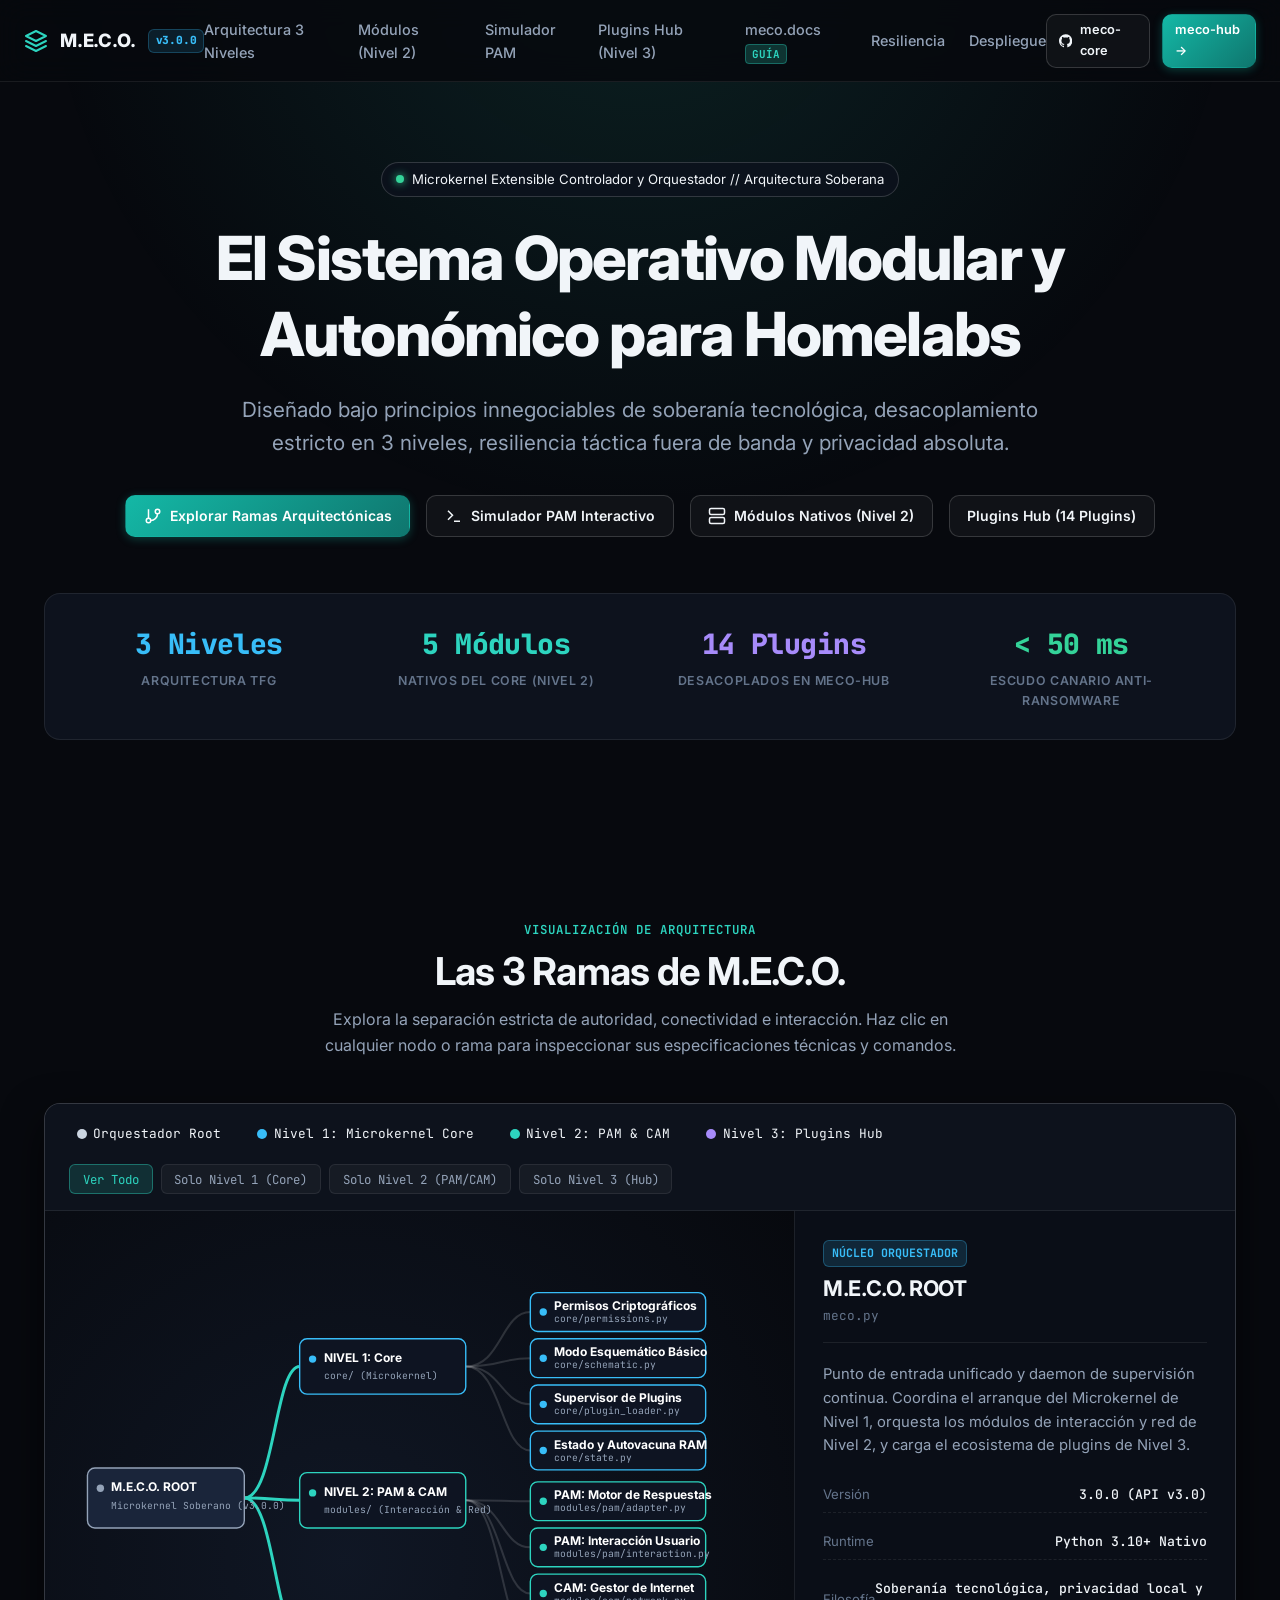
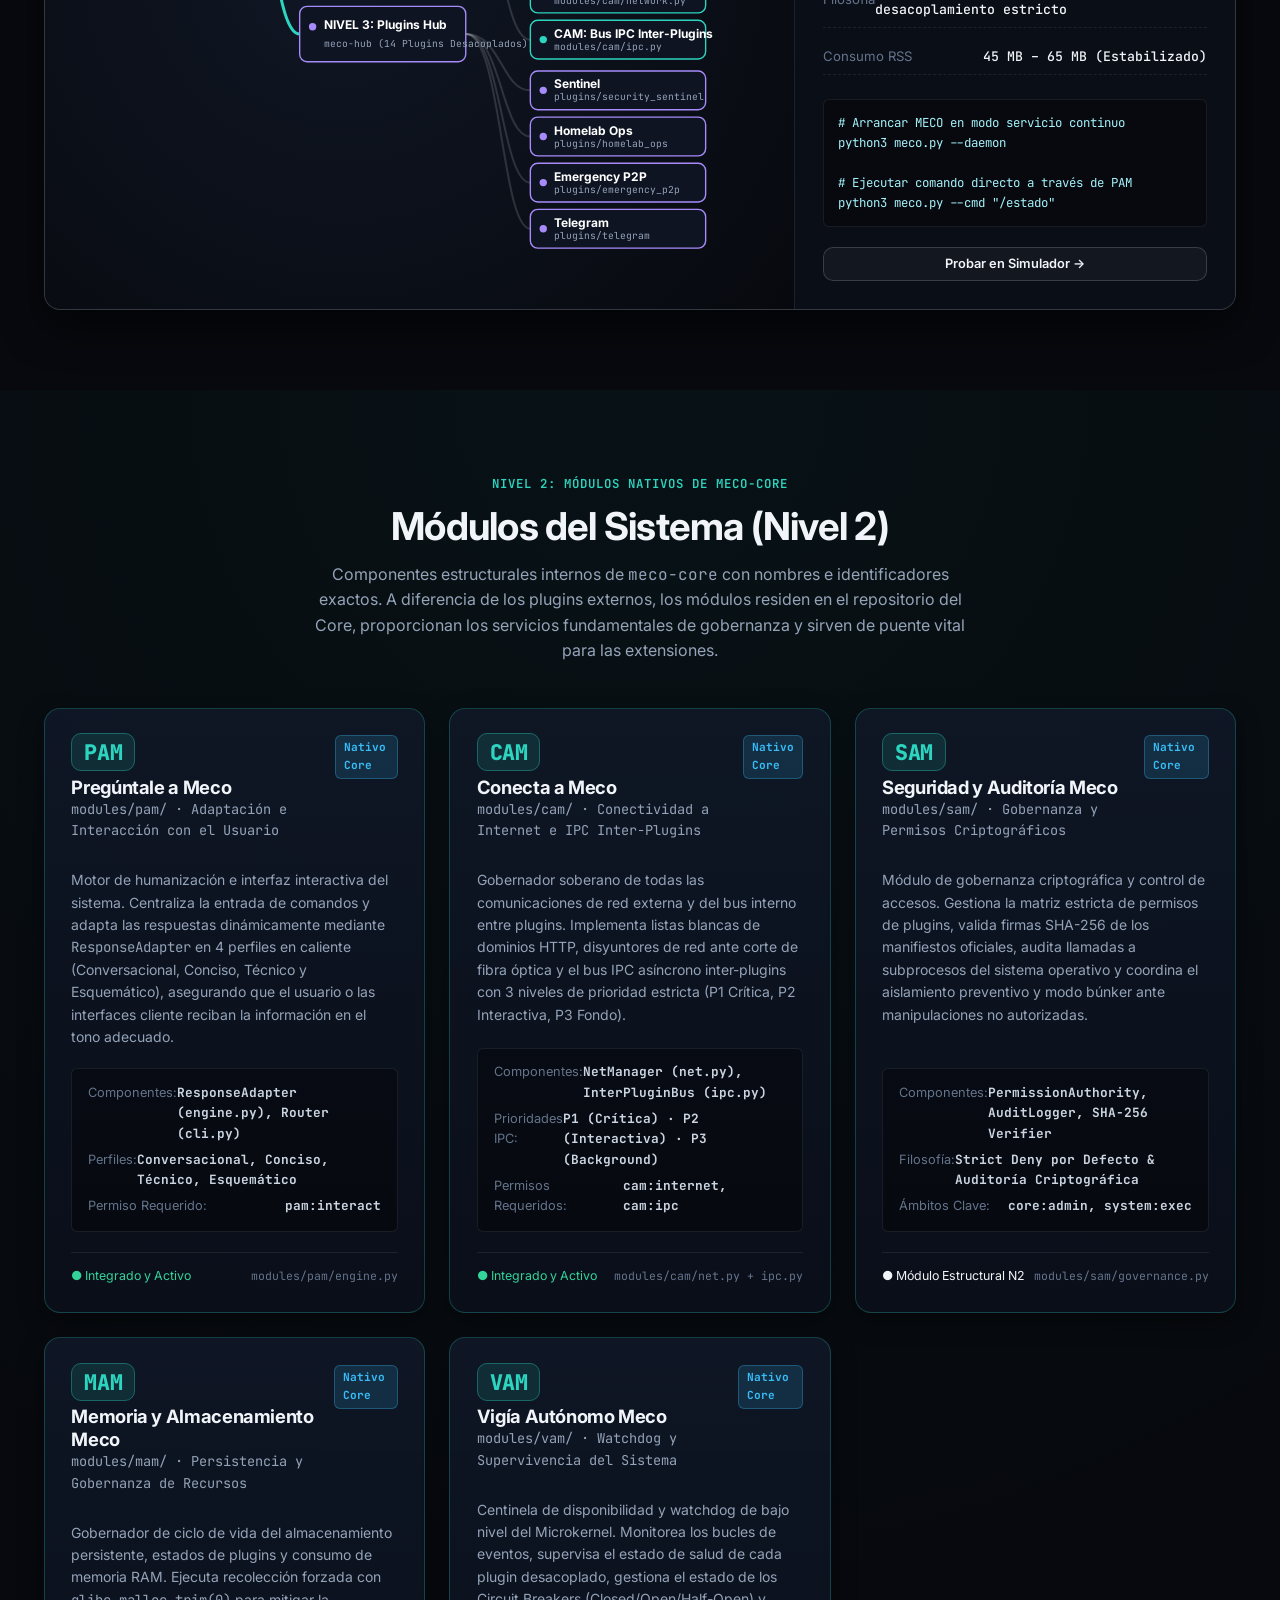
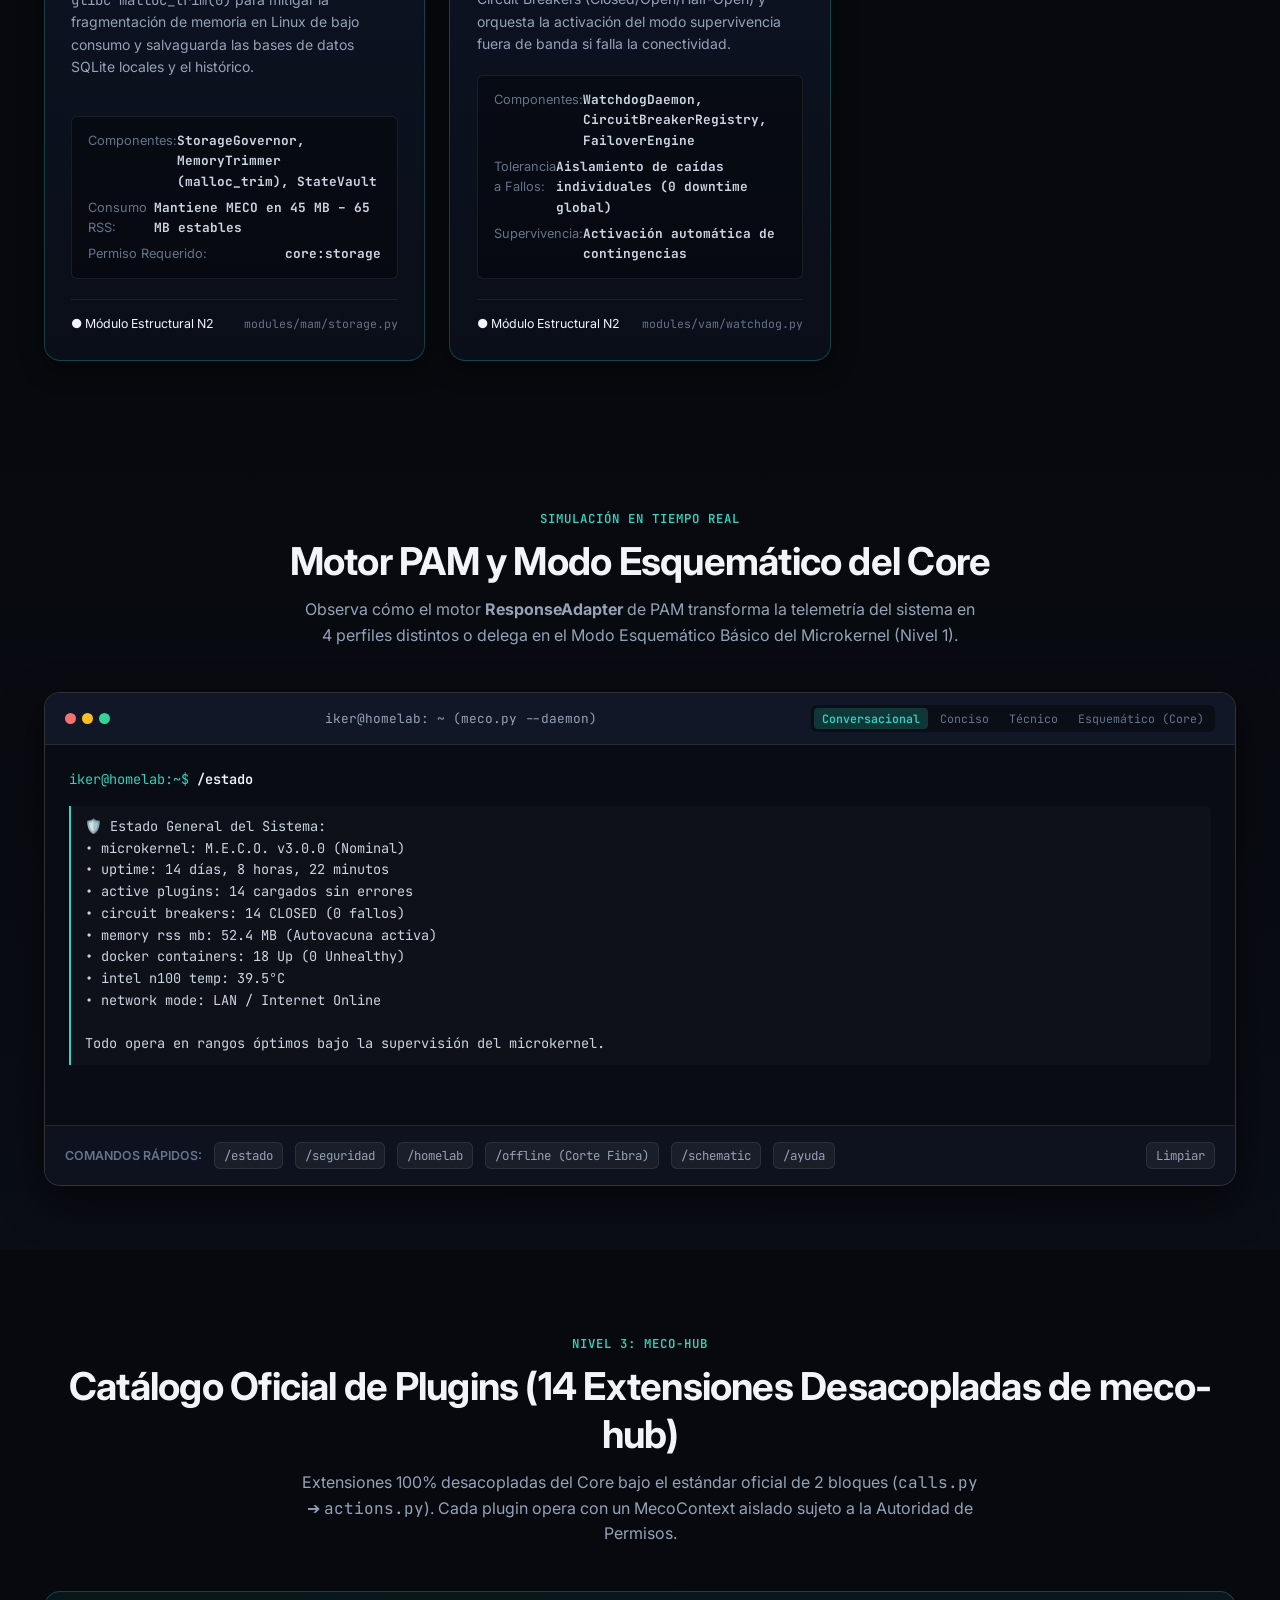
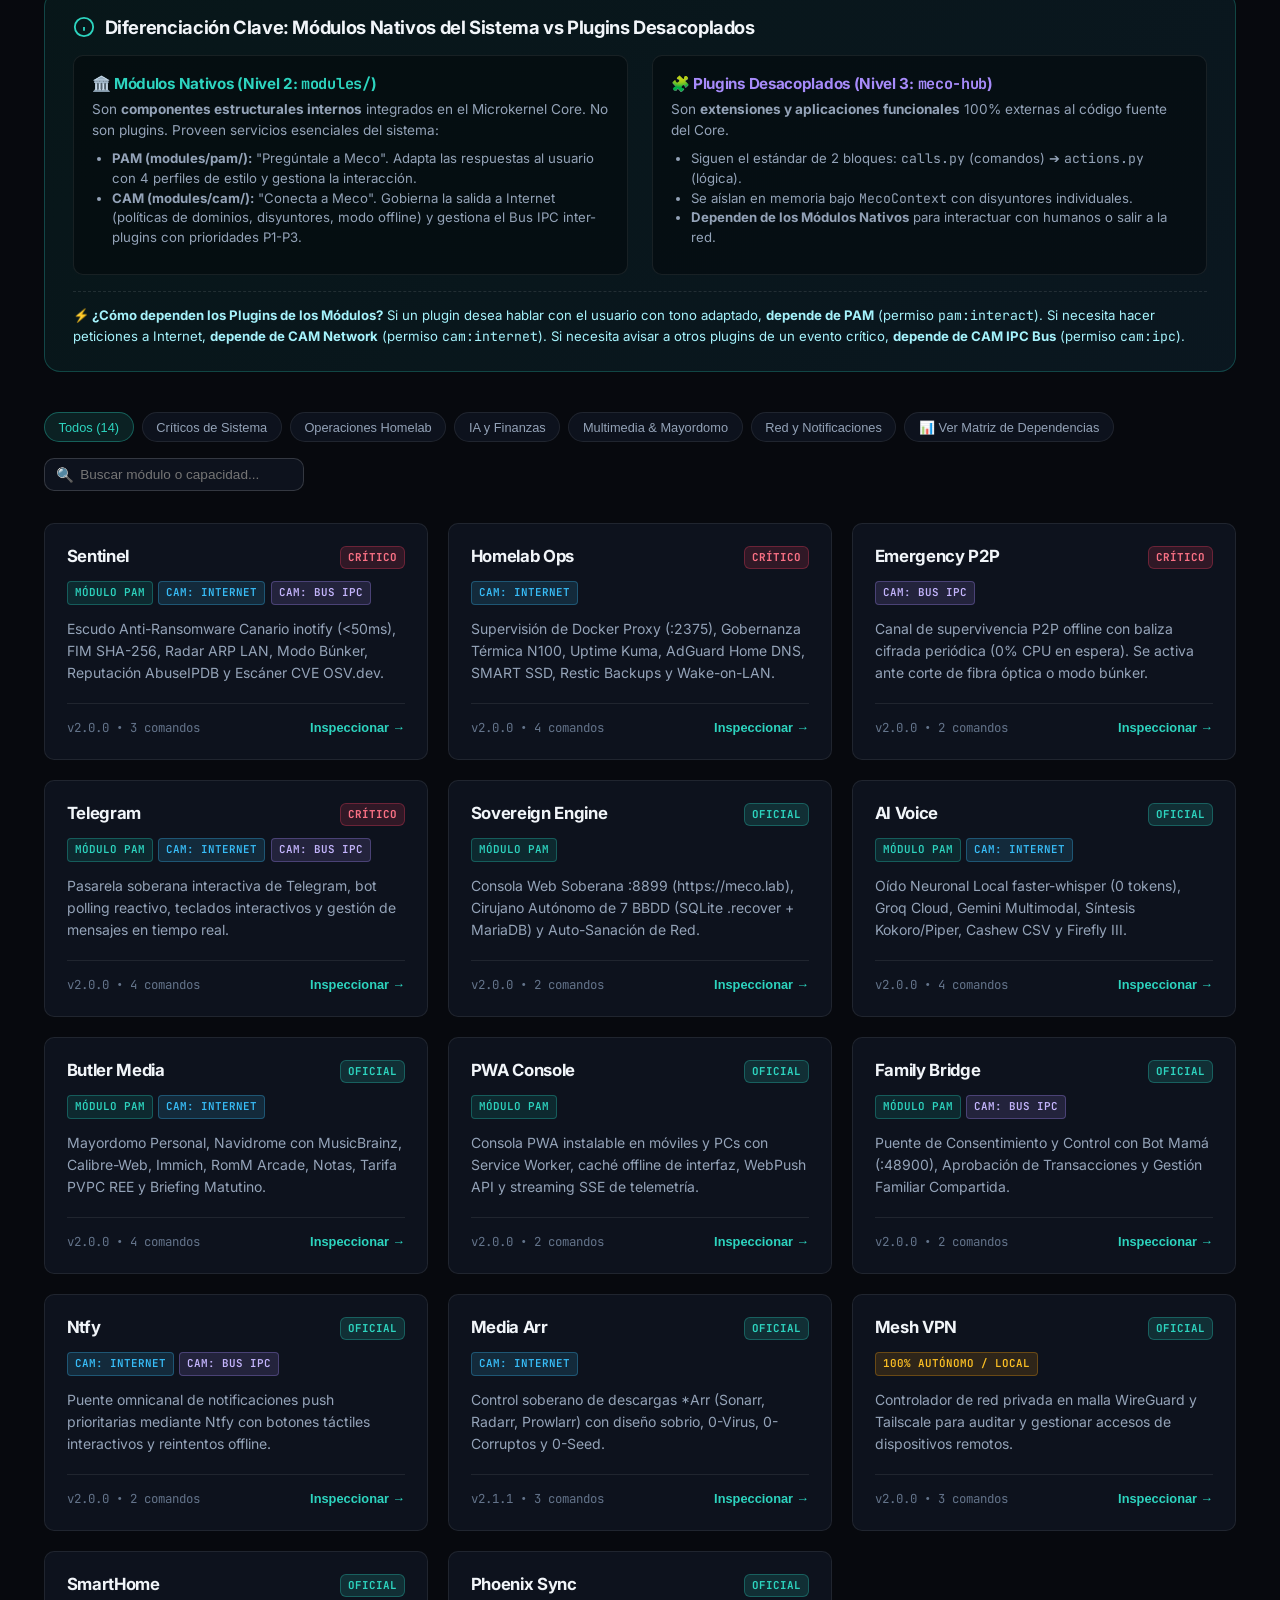
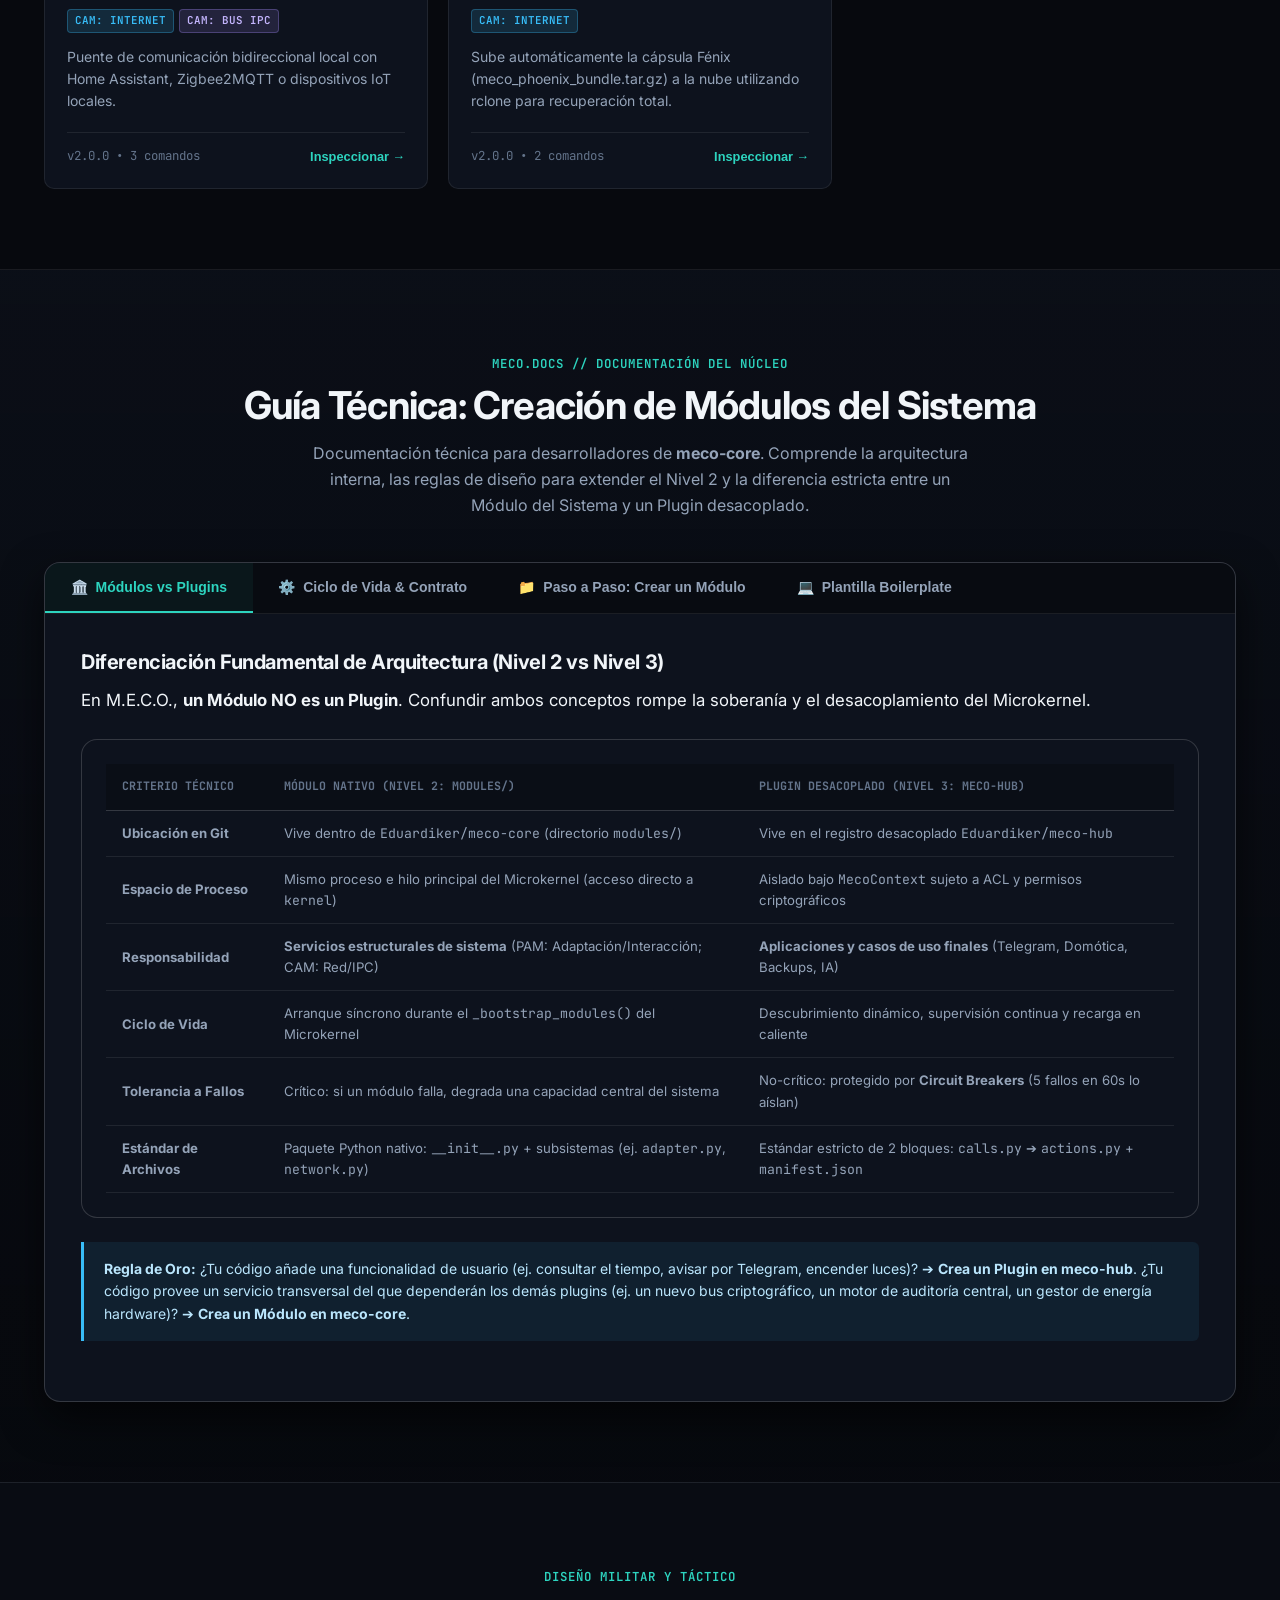
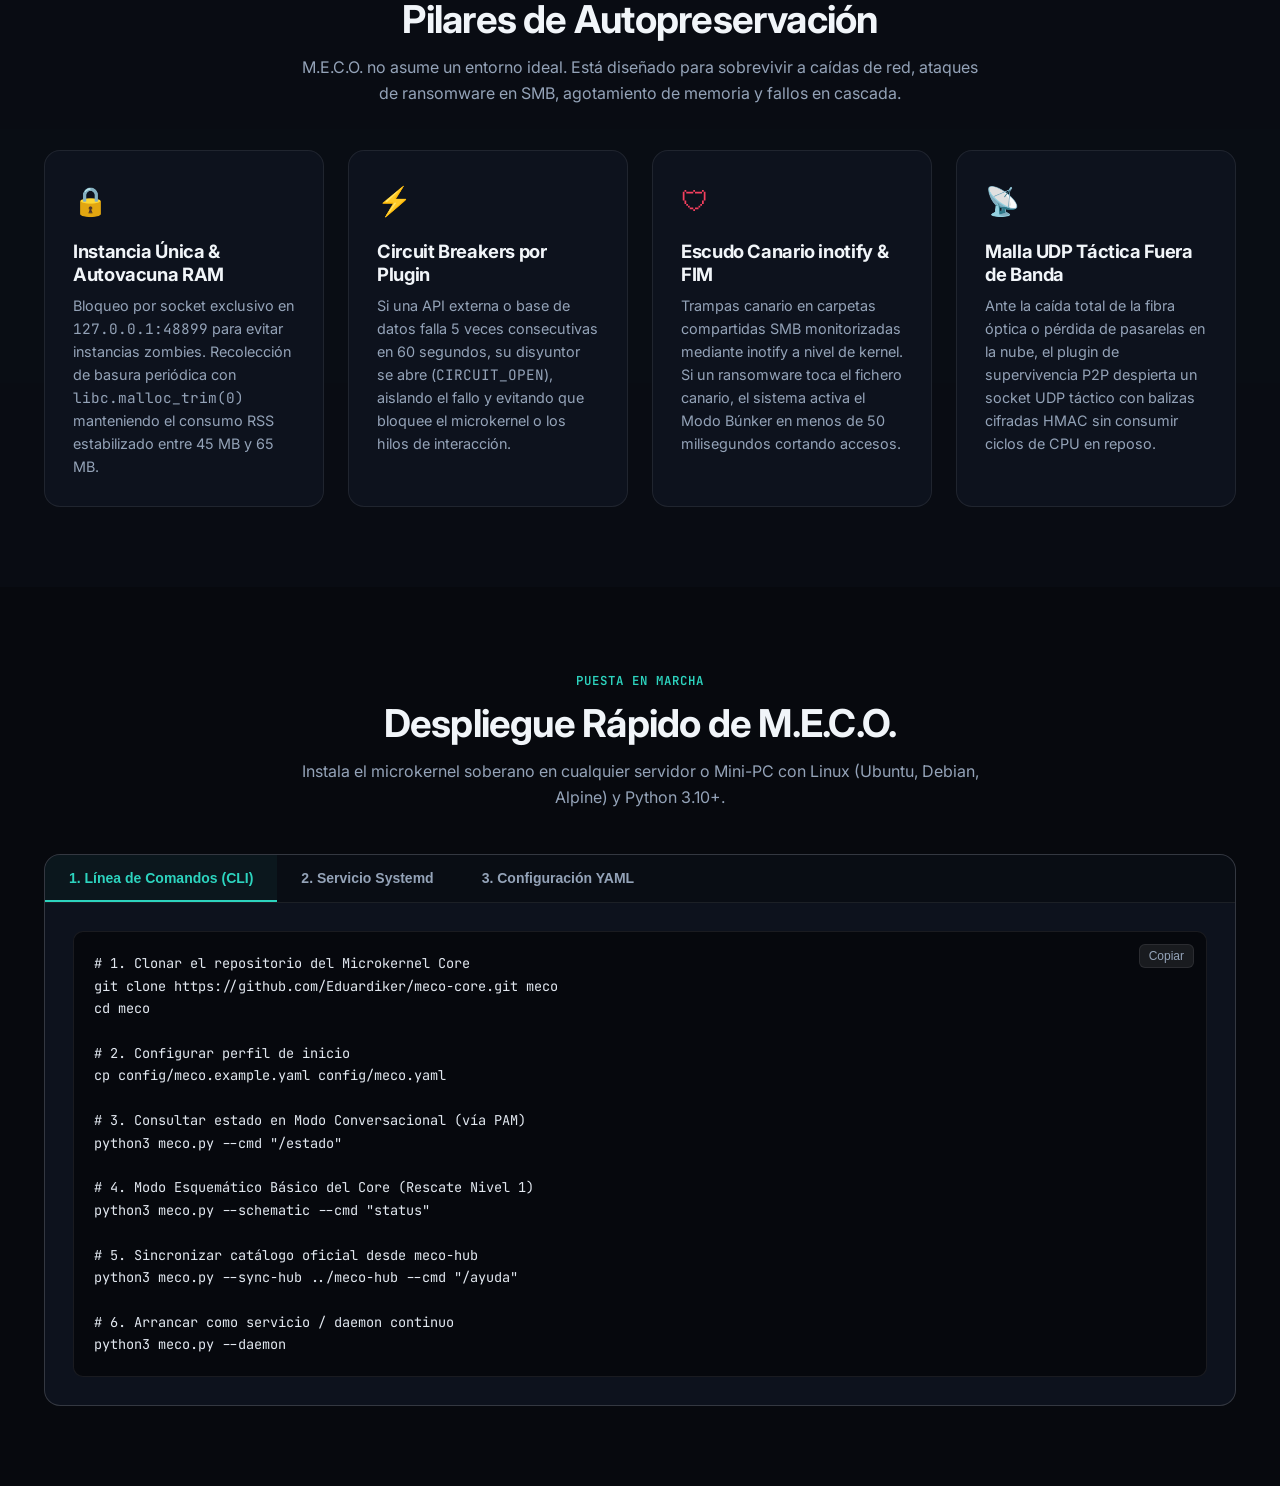
==== commit f5e5dca9: "feat: añadir sección dedicada para Módulos Nativos (Nivel 2) y nombres exactos de los 14 plugins" ====
--- a/index.html
+++ b/index.html
@@ -36,8 +36,9 @@
 
       <nav class="nav-links">
         <a href="#ramas" class="nav-link">Arquitectura 3 Niveles</a>
+        <a href="#modulos" class="nav-link">Módulos (Nivel 2)</a>
         <a href="#simulador" class="nav-link">Simulador PAM</a>
-        <a href="#plugins" class="nav-link">Plugins Hub (14)</a>
+        <a href="#plugins" class="nav-link">Plugins Hub (Nivel 3)</a>
         <a href="#docs" class="nav-link">meco.docs <span class="docs-badge-nav">GUÍA</span></a>
         <a href="#pilares" class="nav-link">Resiliencia</a>
         <a href="#despliegue" class="nav-link">Despliegue</a>
@@ -90,8 +91,17 @@
           </svg>
           Simulador PAM Interactivo
         </a>
+        <a href="#modulos" class="btn btn-outline">
+          <svg width="18" height="18" viewBox="0 0 24 24" fill="none" stroke="currentColor" stroke-width="2">
+            <rect x="2" y="2" width="20" height="8" rx="2" ry="2"></rect>
+            <rect x="2" y="14" width="20" height="8" rx="2" ry="2"></rect>
+            <line x1="6" y1="6" x2="6.01" y2="6"></line>
+            <line x1="6" y1="18" x2="6.01" y2="18"></line>
+          </svg>
+          Módulos Nativos (Nivel 2)
+        </a>
         <a href="#plugins" class="btn btn-outline">
-          Catálogo Hub (14 Plugins)
+          Plugins Hub (14 Plugins)
         </a>
       </div>
 
@@ -102,16 +112,16 @@
           <span class="stat-label">Arquitectura TFG</span>
         </div>
         <div class="stat-item">
-          <span class="stat-value" style="color: var(--accent-modules)">14 Módulos</span>
-          <span class="stat-label">Plugins Oficiales Hub</span>
+          <span class="stat-value" style="color: var(--accent-modules)">5 Módulos</span>
+          <span class="stat-label">Nativos del Core (Nivel 2)</span>
+        </div>
+        <div class="stat-item">
+          <span class="stat-value" style="color: var(--accent-plugins)">14 Plugins</span>
+          <span class="stat-label">Desacoplados en meco-hub</span>
         </div>
         <div class="stat-item">
           <span class="stat-value" style="color: var(--accent-emerald)">&lt; 50 ms</span>
           <span class="stat-label">Escudo Canario Anti-Ransomware</span>
-        </div>
-        <div class="stat-item">
-          <span class="stat-value" style="color: #cbd5e1">0% CPU</span>
-          <span class="stat-label">Malla P2P Emergencia en Espera</span>
         </div>
       </div>
     </div>
@@ -195,6 +205,201 @@
     </div>
   </section>
 
+  <!-- NUEVO APARTADO: MÓDULOS NATIVOS DEL SISTEMA (NIVEL 2) -->
+  <section id="modulos" class="modules-section">
+    <div class="container">
+      <div class="section-header">
+        <span class="section-tag" style="color: var(--accent-modules); border-color: rgba(45, 212, 191, 0.3);">Nivel 2: Módulos Nativos de meco-core</span>
+        <h2 class="section-title">Módulos del Sistema (Nivel 2)</h2>
+        <p class="section-desc">
+          Componentes estructurales internos de <code>meco-core</code> con nombres e identificadores exactos. A diferencia de los plugins externos, los módulos residen en el repositorio del Core, proporcionan los servicios fundamentales de gobernanza y sirven de puente vital para las extensiones.
+        </p>
+      </div>
+
+      <div class="modules-grid">
+        <!-- 1. PAM -->
+        <article class="module-card">
+          <div class="module-card-header">
+            <div>
+              <span class="module-acronym-badge">PAM</span>
+              <h3 class="module-exact-name">Pregúntale a Meco</h3>
+              <p class="module-role-subtitle">modules/pam/ · Adaptación e Interacción con el Usuario</p>
+            </div>
+            <span class="module-native-pill">Nativo Core</span>
+          </div>
+
+          <p class="module-desc">
+            Motor de humanización e interfaz interactiva del sistema. Centraliza la entrada de comandos y adapta las respuestas dinámicamente mediante <code>ResponseAdapter</code> en 4 perfiles en caliente (Conversacional, Conciso, Técnico y Esquemático), asegurando que el usuario o las interfaces cliente reciban la información en el tono adecuado.
+          </p>
+
+          <div class="module-specs-box">
+            <div class="module-spec-item">
+              <span>Componentes:</span>
+              <strong>ResponseAdapter (engine.py), Router (cli.py)</strong>
+            </div>
+            <div class="module-spec-item">
+              <span>Perfiles:</span>
+              <strong>Conversacional, Conciso, Técnico, Esquemático</strong>
+            </div>
+            <div class="module-spec-item">
+              <span>Permiso Requerido:</span>
+              <strong>pam:interact</strong>
+            </div>
+          </div>
+
+          <div class="module-footer-status">
+            <span style="color: var(--accent-emerald);">● Integrado y Activo</span>
+            <code style="font-size: 0.72rem; color: var(--text-dim);">modules/pam/engine.py</code>
+          </div>
+        </article>
+
+        <!-- 2. CAM -->
+        <article class="module-card">
+          <div class="module-card-header">
+            <div>
+              <span class="module-acronym-badge">CAM</span>
+              <h3 class="module-exact-name">Conecta a Meco</h3>
+              <p class="module-role-subtitle">modules/cam/ · Conectividad a Internet e IPC Inter-Plugins</p>
+            </div>
+            <span class="module-native-pill">Nativo Core</span>
+          </div>
+
+          <p class="module-desc">
+            Gobernador soberano de todas las comunicaciones de red externa y del bus interno entre plugins. Implementa listas blancas de dominios HTTP, disyuntores de red ante corte de fibra óptica y el bus IPC asíncrono inter-plugins con 3 niveles de prioridad estricta (P1 Crítica, P2 Interactiva, P3 Fondo).
+          </p>
+
+          <div class="module-specs-box">
+            <div class="module-spec-item">
+              <span>Componentes:</span>
+              <strong>NetManager (net.py), InterPluginBus (ipc.py)</strong>
+            </div>
+            <div class="module-spec-item">
+              <span>Prioridades IPC:</span>
+              <strong>P1 (Crítica) · P2 (Interactiva) · P3 (Background)</strong>
+            </div>
+            <div class="module-spec-item">
+              <span>Permisos Requeridos:</span>
+              <strong>cam:internet, cam:ipc</strong>
+            </div>
+          </div>
+
+          <div class="module-footer-status">
+            <span style="color: var(--accent-emerald);">● Integrado y Activo</span>
+            <code style="font-size: 0.72rem; color: var(--text-dim);">modules/cam/net.py + ipc.py</code>
+          </div>
+        </article>
+
+        <!-- 3. SAM -->
+        <article class="module-card">
+          <div class="module-card-header">
+            <div>
+              <span class="module-acronym-badge">SAM</span>
+              <h3 class="module-exact-name">Seguridad y Auditoría Meco</h3>
+              <p class="module-role-subtitle">modules/sam/ · Gobernanza y Permisos Criptográficos</p>
+            </div>
+            <span class="module-native-pill">Nativo Core</span>
+          </div>
+
+          <p class="module-desc">
+            Módulo de gobernanza criptográfica y control de accesos. Gestiona la matriz estricta de permisos de plugins, valida firmas SHA-256 de los manifiestos oficiales, audita llamadas a subprocesos del sistema operativo y coordina el aislamiento preventivo y modo búnker ante manipulaciones no autorizadas.
+          </p>
+
+          <div class="module-specs-box">
+            <div class="module-spec-item">
+              <span>Componentes:</span>
+              <strong>PermissionAuthority, AuditLogger, SHA-256 Verifier</strong>
+            </div>
+            <div class="module-spec-item">
+              <span>Filosofía:</span>
+              <strong>Strict Deny por Defecto & Auditoría Criptográfica</strong>
+            </div>
+            <div class="module-spec-item">
+              <span>Ámbitos Clave:</span>
+              <strong>core:admin, system:exec</strong>
+            </div>
+          </div>
+
+          <div class="module-footer-status">
+            <span style="color: var(--accent-cyan);">● Módulo Estructural N2</span>
+            <code style="font-size: 0.72rem; color: var(--text-dim);">modules/sam/governance.py</code>
+          </div>
+        </article>
+
+        <!-- 4. MAM -->
+        <article class="module-card">
+          <div class="module-card-header">
+            <div>
+              <span class="module-acronym-badge">MAM</span>
+              <h3 class="module-exact-name">Memoria y Almacenamiento Meco</h3>
+              <p class="module-role-subtitle">modules/mam/ · Persistencia y Gobernanza de Recursos</p>
+            </div>
+            <span class="module-native-pill">Nativo Core</span>
+          </div>
+
+          <p class="module-desc">
+            Gobernador de ciclo de vida del almacenamiento persistente, estados de plugins y consumo de memoria RAM. Ejecuta recolección forzada con <code>glibc malloc_trim(0)</code> para mitigar la fragmentación de memoria en Linux de bajo consumo y salvaguarda las bases de datos SQLite locales y el histórico.
+          </p>
+
+          <div class="module-specs-box">
+            <div class="module-spec-item">
+              <span>Componentes:</span>
+              <strong>StorageGovernor, MemoryTrimmer (malloc_trim), StateVault</strong>
+            </div>
+            <div class="module-spec-item">
+              <span>Consumo RSS:</span>
+              <strong>Mantiene MECO en 45 MB – 65 MB estables</strong>
+            </div>
+            <div class="module-spec-item">
+              <span>Permiso Requerido:</span>
+              <strong>core:storage</strong>
+            </div>
+          </div>
+
+          <div class="module-footer-status">
+            <span style="color: var(--accent-cyan);">● Módulo Estructural N2</span>
+            <code style="font-size: 0.72rem; color: var(--text-dim);">modules/mam/storage.py</code>
+          </div>
+        </article>
+
+        <!-- 5. VAM -->
+        <article class="module-card">
+          <div class="module-card-header">
+            <div>
+              <span class="module-acronym-badge">VAM</span>
+              <h3 class="module-exact-name">Vigía Autónomo Meco</h3>
+              <p class="module-role-subtitle">modules/vam/ · Watchdog y Supervivencia del Sistema</p>
+            </div>
+            <span class="module-native-pill">Nativo Core</span>
+          </div>
+
+          <p class="module-desc">
+            Centinela de disponibilidad y watchdog de bajo nivel del Microkernel. Monitorea los bucles de eventos, supervisa el estado de salud de cada plugin desacoplado, gestiona el estado de los Circuit Breakers (Closed/Open/Half-Open) y orquesta la activación del modo supervivencia fuera de banda si falla la conectividad.
+          </p>
+
+          <div class="module-specs-box">
+            <div class="module-spec-item">
+              <span>Componentes:</span>
+              <strong>WatchdogDaemon, CircuitBreakerRegistry, FailoverEngine</strong>
+            </div>
+            <div class="module-spec-item">
+              <span>Tolerancia a Fallos:</span>
+              <strong>Aislamiento de caídas individuales (0 downtime global)</strong>
+            </div>
+            <div class="module-spec-item">
+              <span>Supervivencia:</span>
+              <strong>Activación automática de contingencias</strong>
+            </div>
+          </div>
+
+          <div class="module-footer-status">
+            <span style="color: var(--accent-cyan);">● Módulo Estructural N2</span>
+            <code style="font-size: 0.72rem; color: var(--text-dim);">modules/vam/watchdog.py</code>
+          </div>
+        </article>
+      </div>
+    </div>
+  </section>
+
   <!-- Section 2: SIMULADOR INTERACTIVO DE TERMINAL Y PERFILES PAM -->
   <section id="simulador" class="simulator-section">
     <div class="container">
@@ -251,7 +456,7 @@
     <div class="container">
       <div class="section-header">
         <span class="section-tag">Nivel 3: Meco-Hub</span>
-        <h2 class="section-title">Catálogo Oficial de Plugins (14 Módulos)</h2>
+        <h2 class="section-title">Catálogo Oficial de Plugins (14 Extensiones Desacopladas de meco-hub)</h2>
         <p class="section-desc">
           Extensiones 100% desacopladas del Core bajo el estándar oficial de 2 bloques (<code>calls.py</code> ➔ <code>actions.py</code>). Cada plugin opera con un MecoContext aislado sujeto a la Autoridad de Permisos.
         </p>
--- a/styles.css
+++ b/styles.css
@@ -1489,3 +1489,121 @@
   color: var(--accent-modules);
   border: 1px solid rgba(45, 212, 191, 0.35);
 }
+
+/* ==============================================================================
+   NUEVO APARTADO: MÓDULOS NATIVOS DEL SISTEMA (NIVEL 2)
+   ============================================================================== */
+.modules-section {
+  padding: 5rem 0;
+  background: radial-gradient(circle at 50% 0%, rgba(20, 184, 166, 0.05), transparent 70%);
+}
+
+.modules-grid {
+  display: grid;
+  grid-template-columns: repeat(auto-fit, minmax(350px, 1fr));
+  gap: 1.5rem;
+}
+
+.module-card {
+  background: linear-gradient(180deg, rgba(16, 24, 40, 0.85) 0%, rgba(10, 15, 26, 0.95) 100%);
+  border: 1px solid rgba(45, 212, 191, 0.25);
+  border-radius: var(--radius-lg);
+  padding: 1.65rem;
+  display: flex;
+  flex-direction: column;
+  justify-content: space-between;
+  position: relative;
+  transition: var(--transition);
+  box-shadow: var(--shadow-md);
+}
+
+.module-card:hover {
+  border-color: rgba(45, 212, 191, 0.55);
+  transform: translateY(-3px);
+  box-shadow: var(--shadow-lg);
+}
+
+.module-card-header {
+  display: flex;
+  align-items: flex-start;
+  justify-content: space-between;
+  margin-bottom: 0.85rem;
+  gap: 0.75rem;
+}
+
+.module-acronym-badge {
+  font-family: var(--font-mono);
+  font-size: 1.35rem;
+  font-weight: 800;
+  letter-spacing: -0.02em;
+  padding: 0.25rem 0.75rem;
+  border-radius: var(--radius-md);
+  background: rgba(45, 212, 191, 0.12);
+  color: #2dd4bf;
+  border: 1px solid rgba(45, 212, 191, 0.35);
+}
+
+.module-exact-name {
+  font-size: 1.15rem;
+  font-weight: 700;
+  color: var(--text-main);
+  margin-top: 0.35rem;
+}
+
+.module-role-subtitle {
+  font-size: 0.85rem;
+  color: #94a3b8;
+  font-family: var(--font-mono);
+  margin-bottom: 0.85rem;
+}
+
+.module-desc {
+  font-size: 0.875rem;
+  color: var(--text-muted);
+  line-height: 1.6;
+  margin-bottom: 1.25rem;
+  flex-grow: 1;
+}
+
+.module-specs-box {
+  background: rgba(0, 0, 0, 0.35);
+  border: 1px solid var(--border-subtle);
+  border-radius: var(--radius-sm);
+  padding: 0.85rem 1rem;
+  margin-bottom: 1.25rem;
+  font-size: 0.8rem;
+  display: flex;
+  flex-direction: column;
+  gap: 0.35rem;
+}
+
+.module-spec-item {
+  display: flex;
+  justify-content: space-between;
+  color: var(--text-dim);
+}
+
+.module-spec-item strong {
+  color: #cbd5e1;
+  font-family: var(--font-mono);
+}
+
+.module-footer-status {
+  display: flex;
+  align-items: center;
+  justify-content: space-between;
+  border-top: 1px solid var(--border-subtle);
+  padding-top: 0.85rem;
+  font-size: 0.775rem;
+}
+
+.module-native-pill {
+  font-family: var(--font-mono);
+  font-size: 0.7rem;
+  font-weight: 700;
+  padding: 3px 8px;
+  border-radius: var(--radius-sm);
+  background: rgba(56, 189, 248, 0.15);
+  color: #38bdf8;
+  border: 1px solid rgba(56, 189, 248, 0.3);
+}
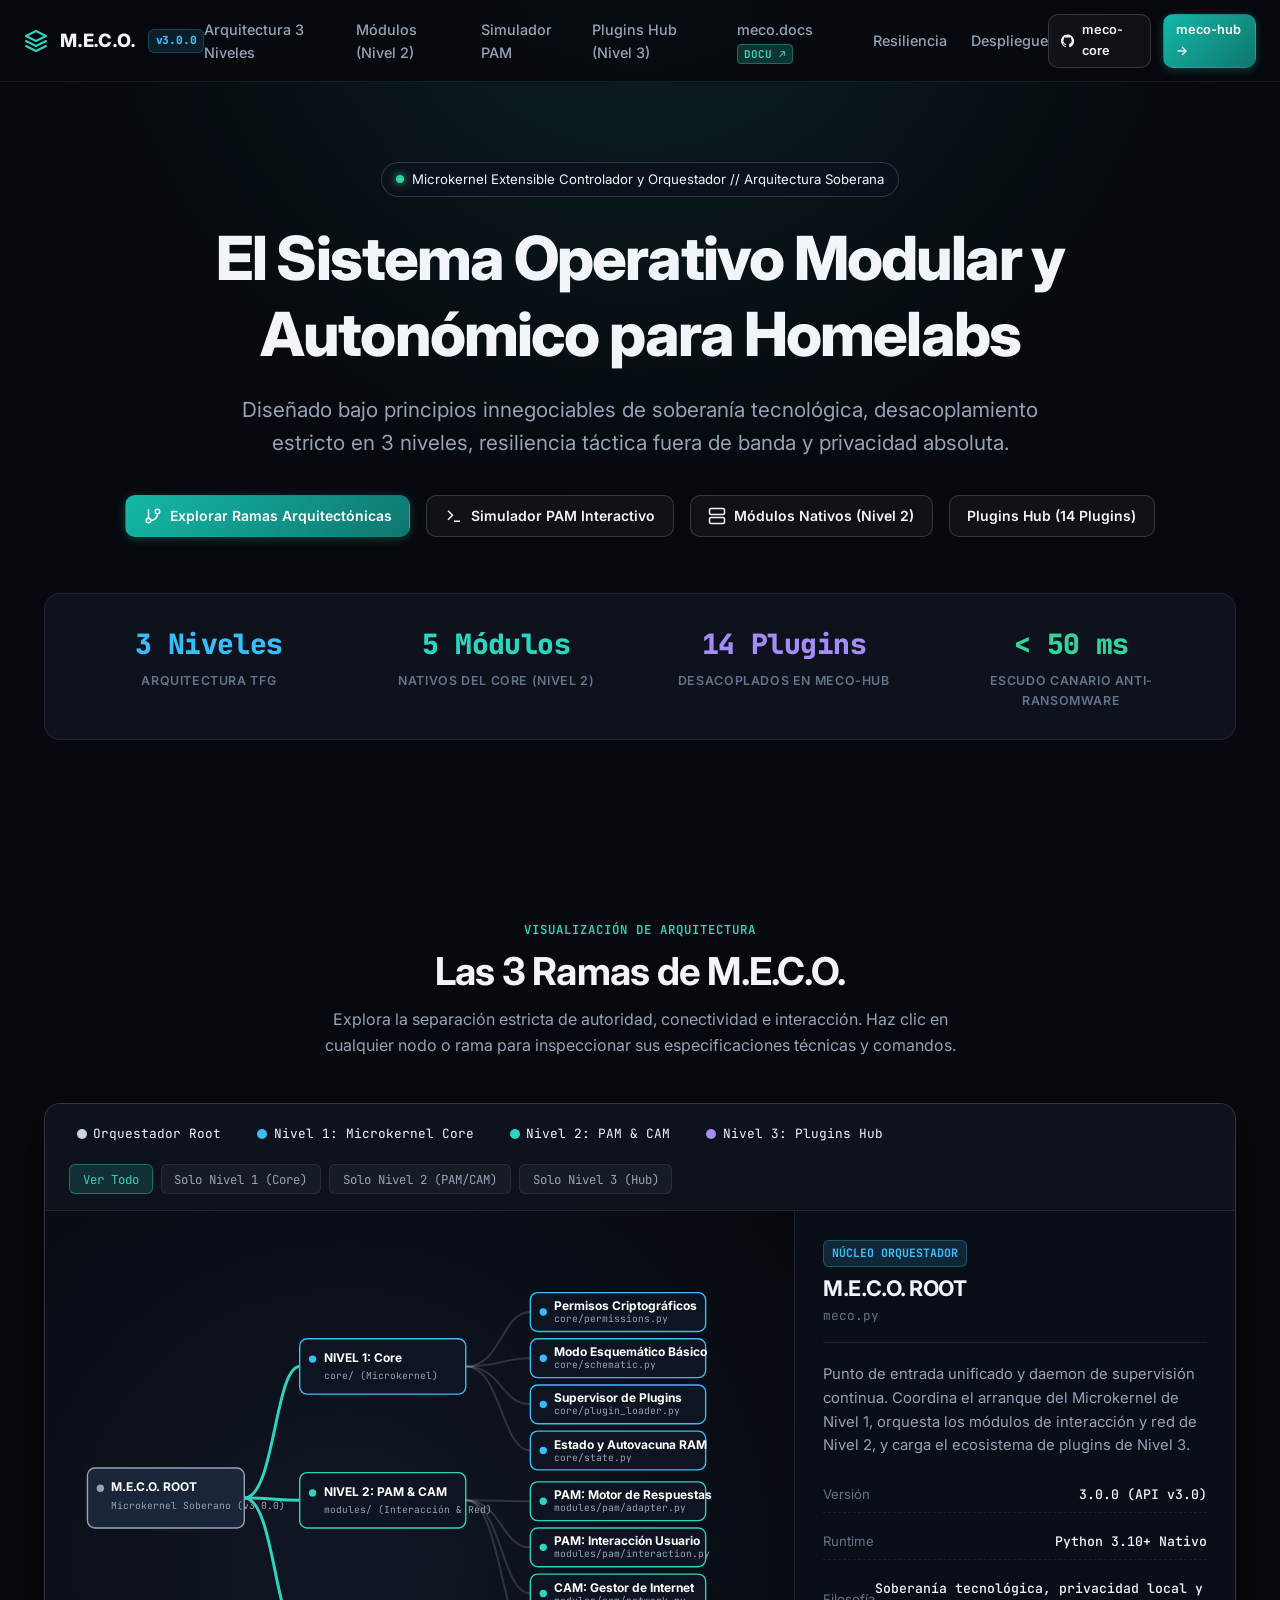
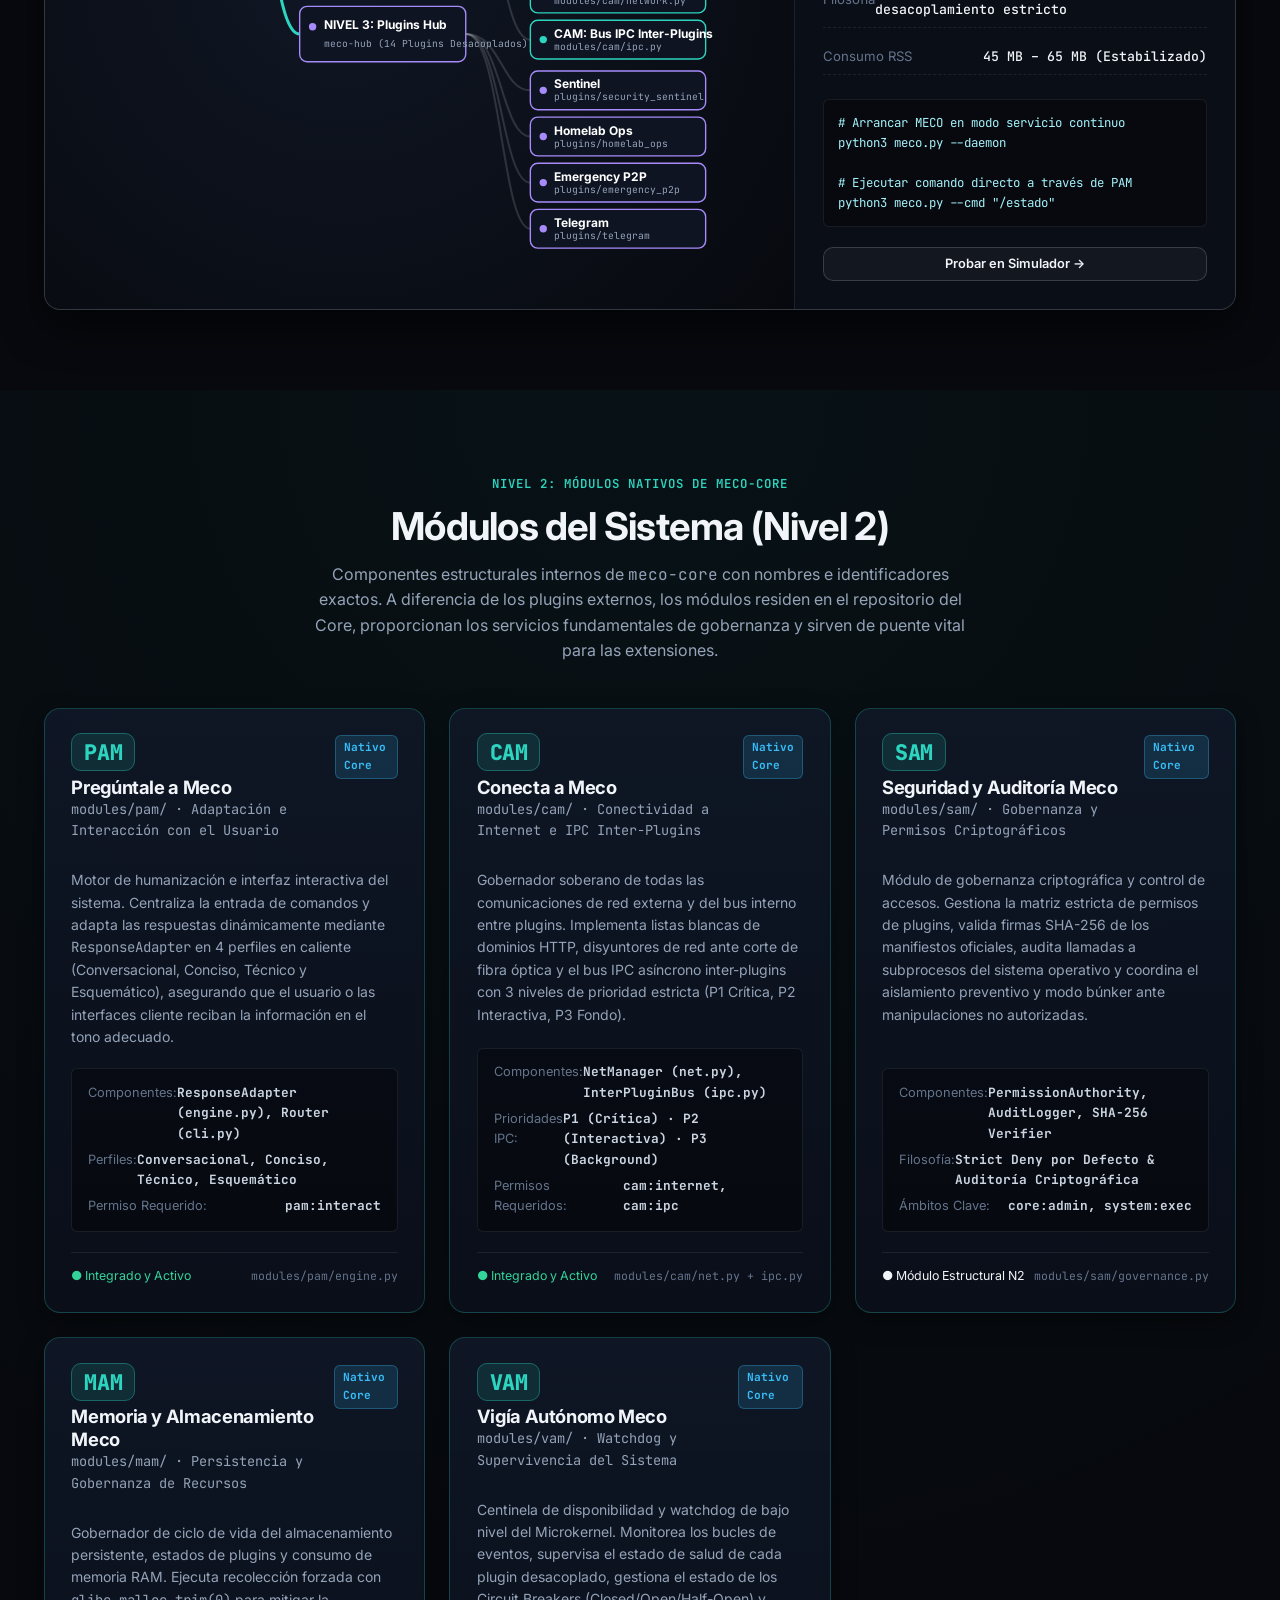
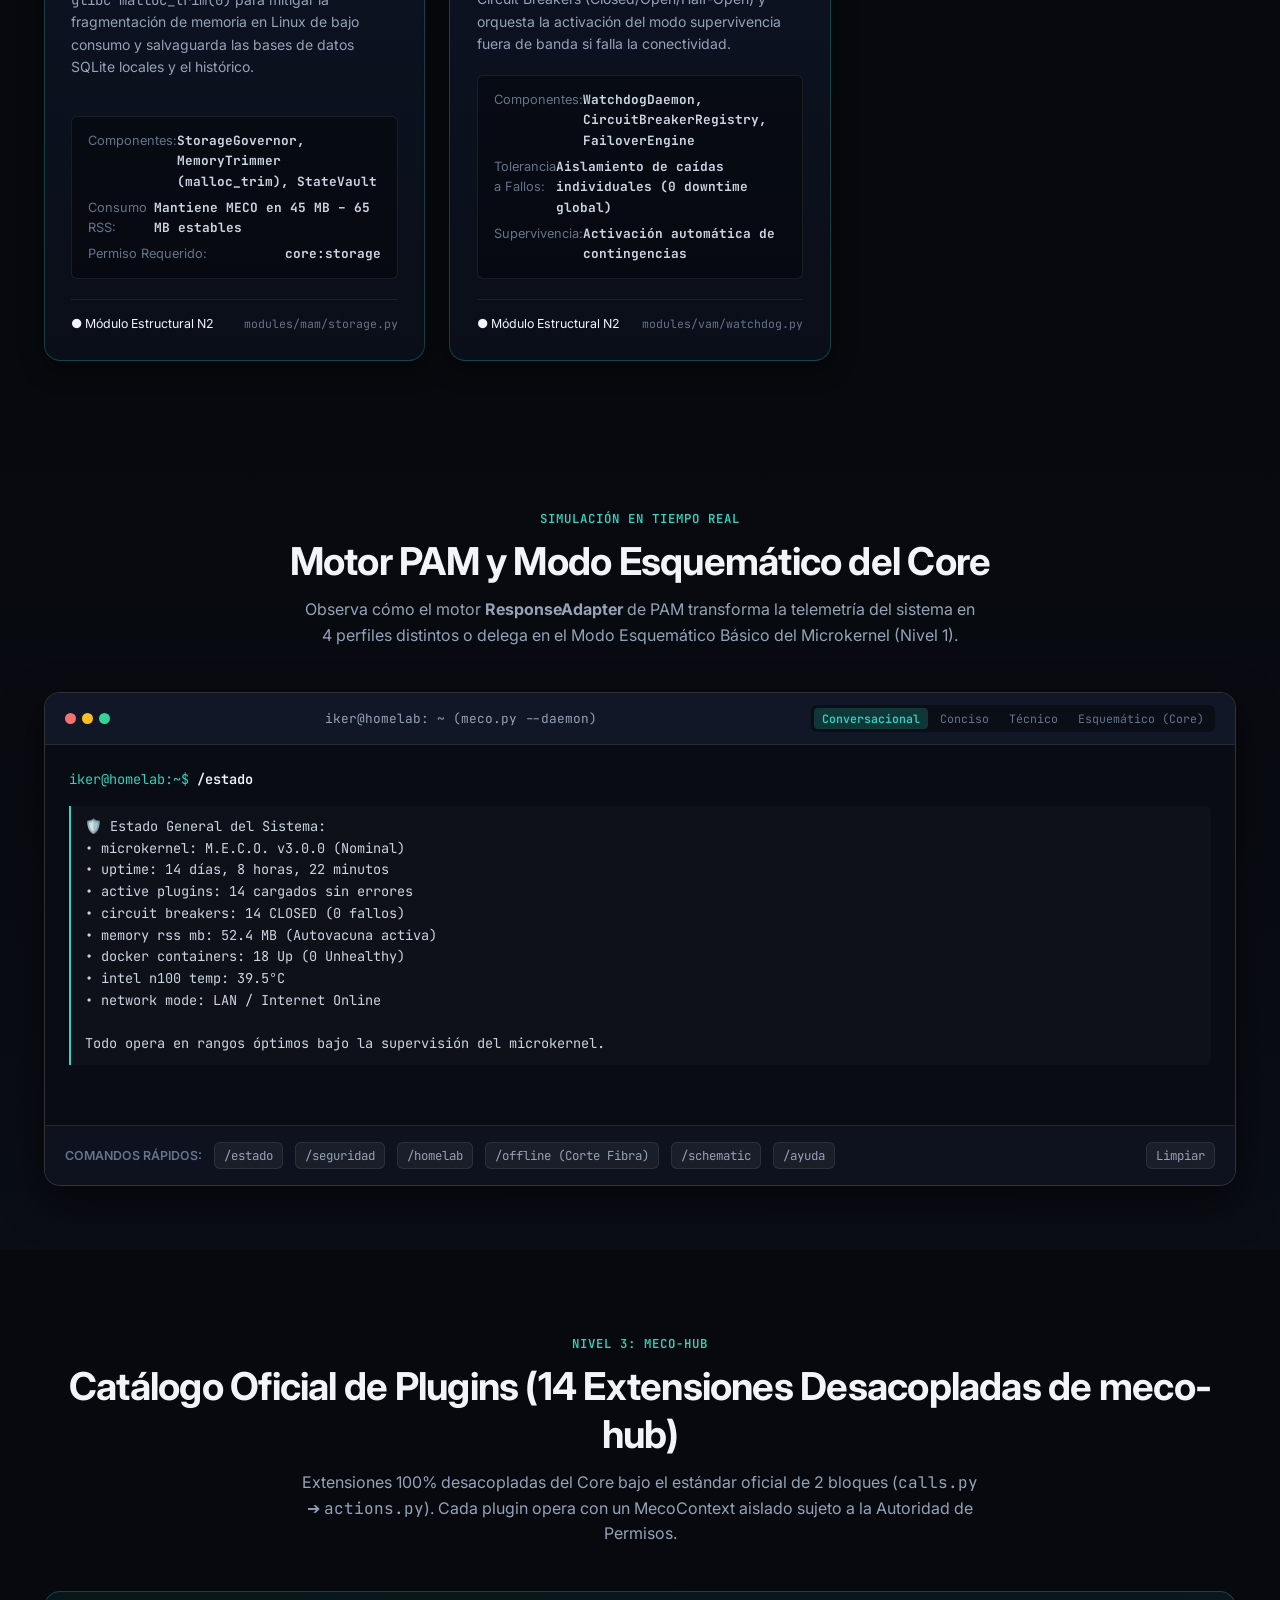
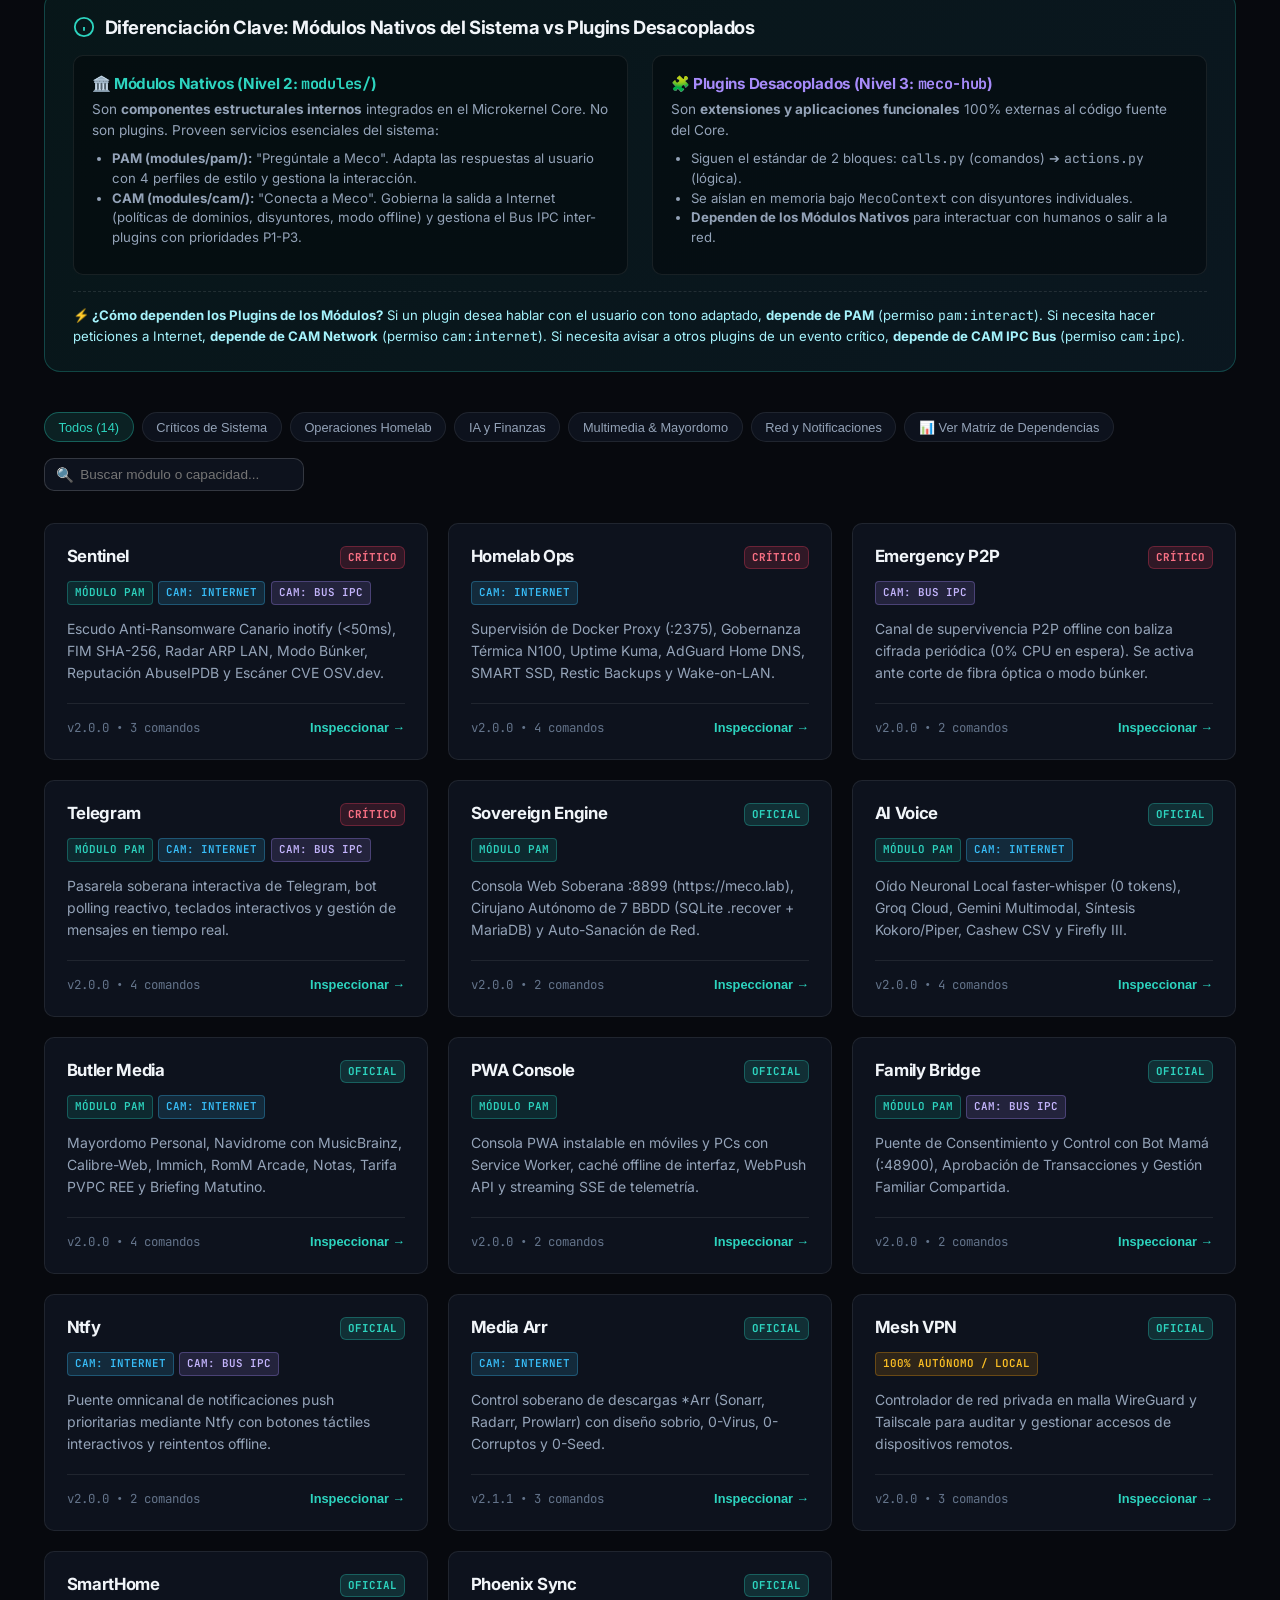
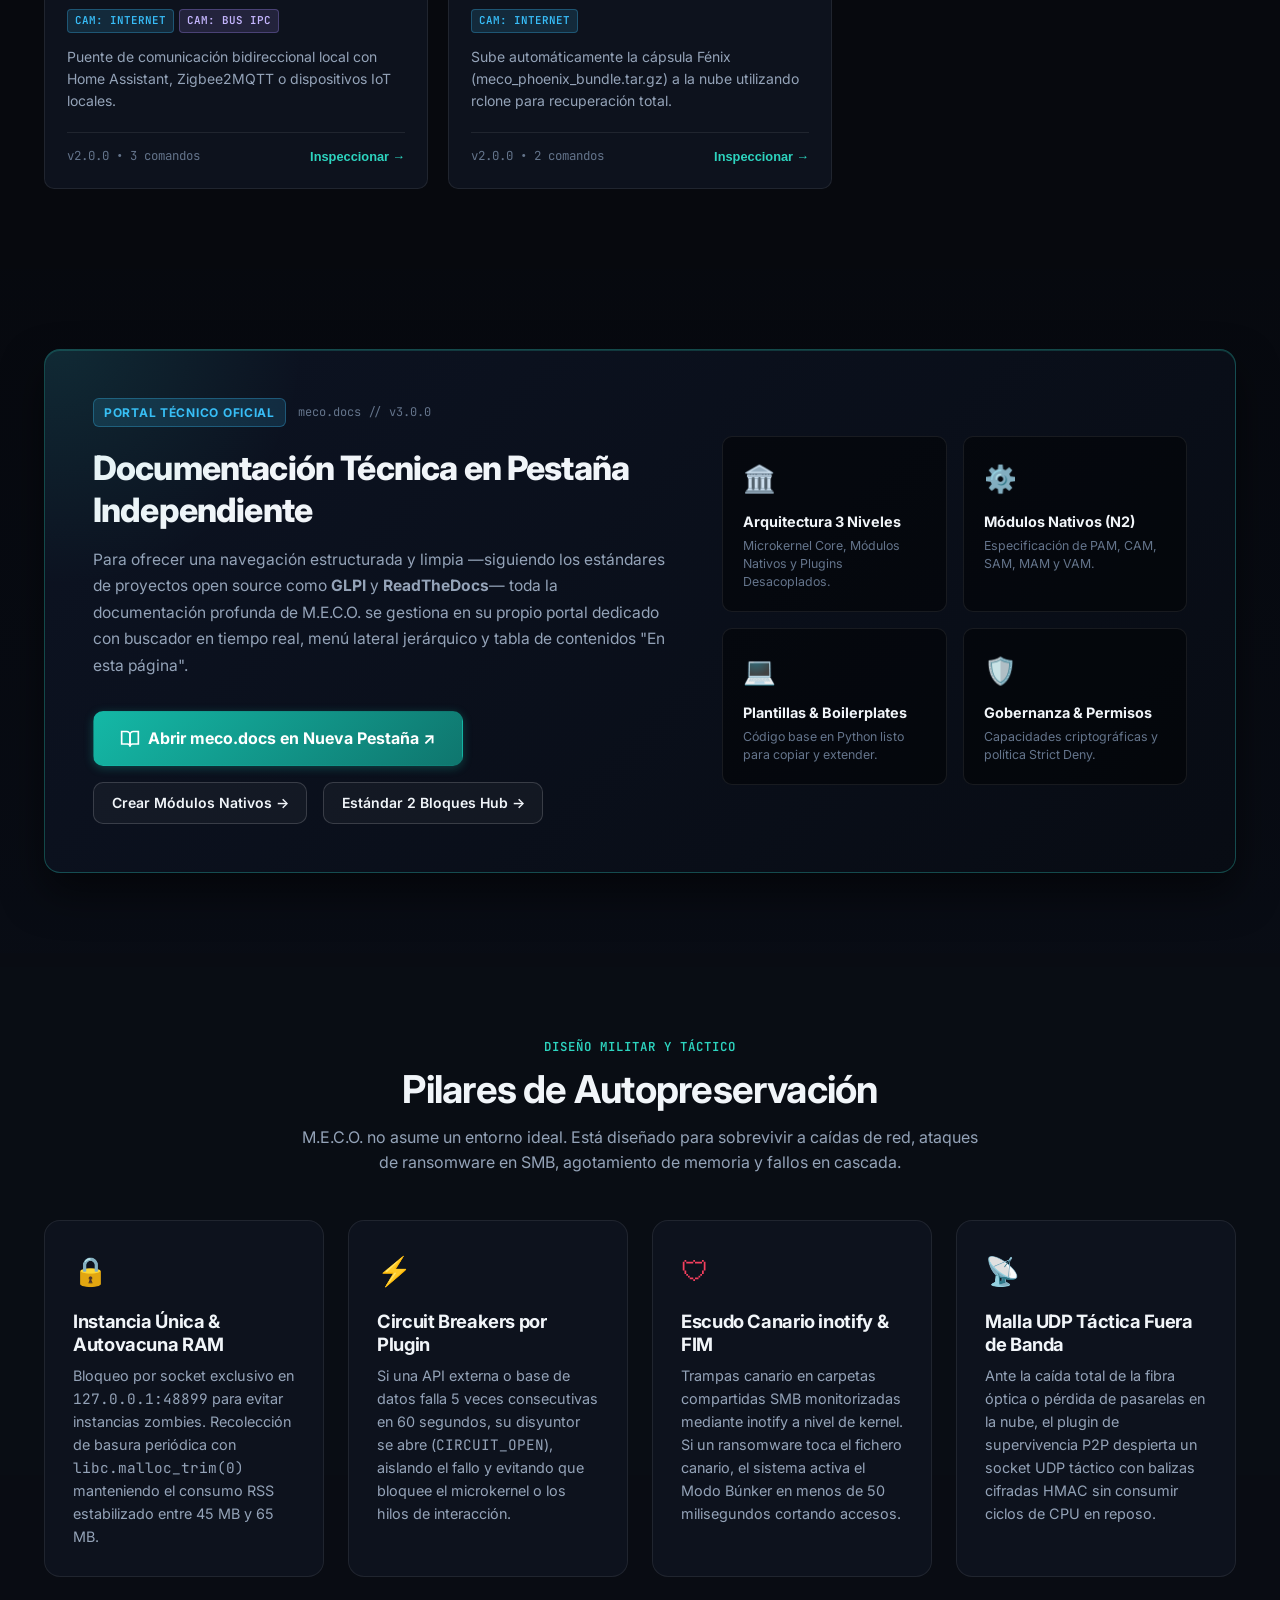
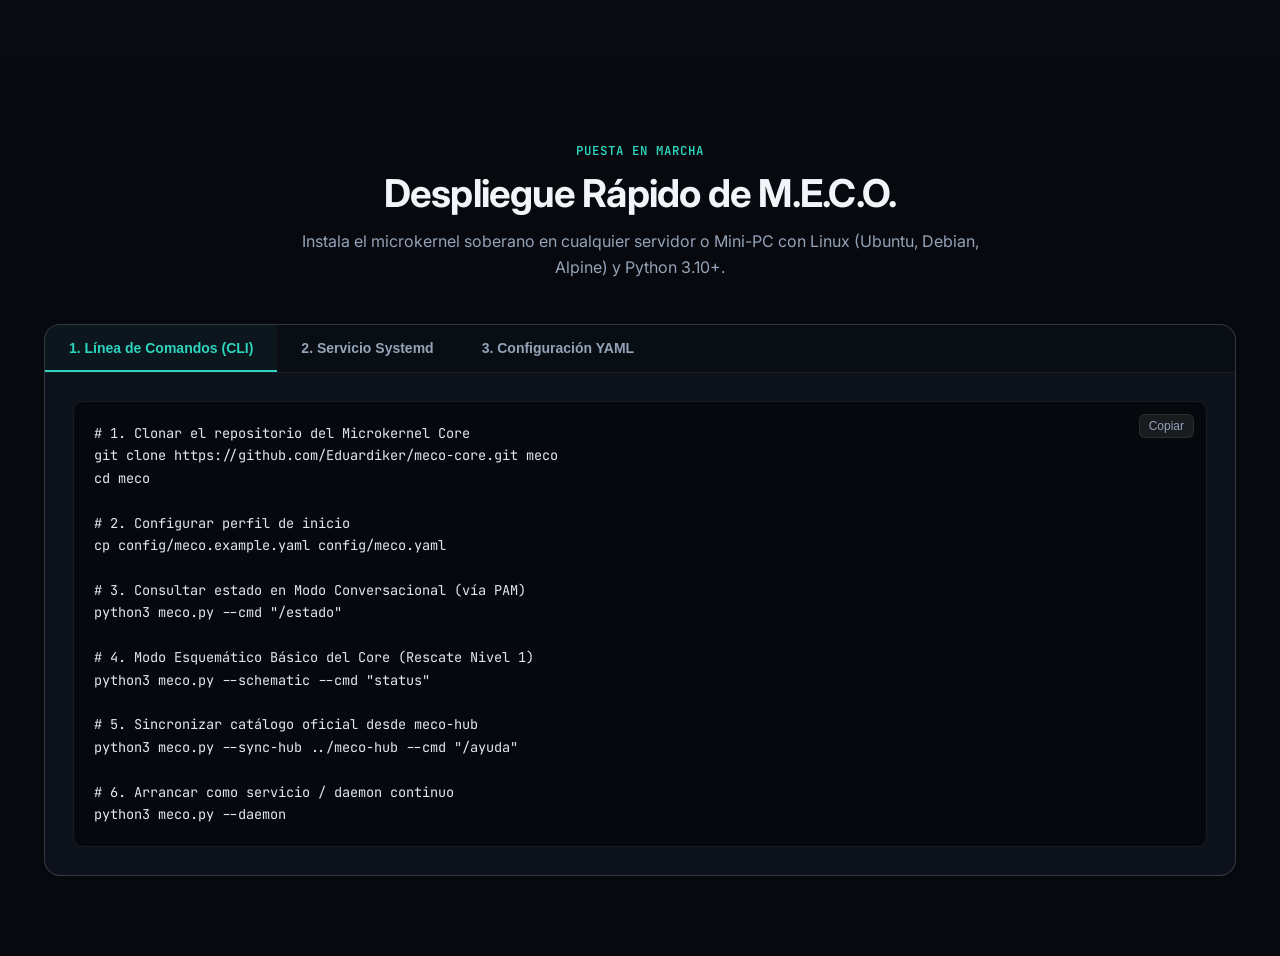
==== commit 738074fc: "feat: segregar meco.docs en página independiente estilo GLPI/ReadTheDocs (docs.html)" ====
--- a/index.html
+++ b/index.html
@@ -39,7 +39,7 @@
         <a href="#modulos" class="nav-link">Módulos (Nivel 2)</a>
         <a href="#simulador" class="nav-link">Simulador PAM</a>
         <a href="#plugins" class="nav-link">Plugins Hub (Nivel 3)</a>
-        <a href="#docs" class="nav-link">meco.docs <span class="docs-badge-nav">GUÍA</span></a>
+        <a href="docs.html" target="_blank" rel="noopener noreferrer" class="nav-link">meco.docs <span class="docs-badge-nav">DOCU ↗</span></a>
         <a href="#pilares" class="nav-link">Resiliencia</a>
         <a href="#despliegue" class="nav-link">Despliegue</a>
       </nav>
@@ -557,262 +557,65 @@
     </div>
   </section>
 
-  <!-- Section: MECO.DOCS - DOCUMENTACIÓN TÉCNICA Y CREACIÓN DE MÓDULOS -->
-  <section id="docs" class="docs-section">
+  <!-- Section: MECO.DOCS - PORTAL DE DOCUMENTACIÓN EN PESTAÑA DEDICADA -->
+  <section id="docs" class="docs-portal-cta-section">
     <div class="container">
-      <div class="section-header">
-        <span class="section-tag">meco.docs // Documentación del Núcleo</span>
-        <h2 class="section-title">Guía Técnica: Creación de Módulos del Sistema</h2>
-        <p class="section-desc">
-          Documentación técnica para desarrolladores de <strong>meco-core</strong>. Comprende la arquitectura interna, las reglas de diseño para extender el Nivel 2 y la diferencia estricta entre un Módulo del Sistema y un Plugin desacoplado.
-        </p>
-      </div>
-
-      <div class="docs-wrapper">
-        <!-- Docs Tab Navigation -->
-        <div class="docs-navbar">
-          <button class="docs-tab-btn active" data-docstab="doc-diff">
-            <span>🏛️</span> Módulos vs Plugins
-          </button>
-          <button class="docs-tab-btn" data-docstab="doc-lifecycle">
-            <span>⚙️</span> Ciclo de Vida & Contrato
-          </button>
-          <button class="docs-tab-btn" data-docstab="doc-steps">
-            <span>📁</span> Paso a Paso: Crear un Módulo
-          </button>
-          <button class="docs-tab-btn" data-docstab="doc-code">
-            <span>💻</span> Plantilla Boilerplate
-          </button>
-        </div>
-
-        <!-- Tab 1: Módulos vs Plugins -->
-        <div class="docs-pane active" id="doc-diff">
-          <h3 style="font-size: 1.25rem; margin-bottom: 0.75rem; color: var(--text-main);">
-            Diferenciación Fundamental de Arquitectura (Nivel 2 vs Nivel 3)
-          </h3>
-          <p class="docs-lead">
-            En M.E.C.O., <strong>un Módulo NO es un Plugin</strong>. Confundir ambos conceptos rompe la soberanía y el desacoplamiento del Microkernel.
-          </p>
-
-          <div class="matrix-container" style="margin: 1.25rem 0;">
-            <table class="matrix-table">
-              <thead>
-                <tr>
-                  <th>Criterio Técnico</th>
-                  <th>Módulo Nativo (Nivel 2: <code>modules/</code>)</th>
-                  <th>Plugin Desacoplado (Nivel 3: <code>meco-hub</code>)</th>
-                </tr>
-              </thead>
-              <tbody>
-                <tr>
-                  <td><strong>Ubicación en Git</strong></td>
-                  <td>Vive dentro de <code>Eduardiker/meco-core</code> (directorio <code>modules/</code>)</td>
-                  <td>Vive en el registro desacoplado <code>Eduardiker/meco-hub</code></td>
-                </tr>
-                <tr>
-                  <td><strong>Espacio de Proceso</strong></td>
-                  <td>Mismo proceso e hilo principal del Microkernel (acceso directo a <code>kernel</code>)</td>
-                  <td>Aislado bajo <code>MecoContext</code> sujeto a ACL y permisos criptográficos</td>
-                </tr>
-                <tr>
-                  <td><strong>Responsabilidad</strong></td>
-                  <td><strong>Servicios estructurales de sistema</strong> (PAM: Adaptación/Interacción; CAM: Red/IPC)</td>
-                  <td><strong>Aplicaciones y casos de uso finales</strong> (Telegram, Domótica, Backups, IA)</td>
-                </tr>
-                <tr>
-                  <td><strong>Ciclo de Vida</strong></td>
-                  <td>Arranque síncrono durante el <code>_bootstrap_modules()</code> del Microkernel</td>
-                  <td>Descubrimiento dinámico, supervisión continua y recarga en caliente</td>
-                </tr>
-                <tr>
-                  <td><strong>Tolerancia a Fallos</strong></td>
-                  <td>Crítico: si un módulo falla, degrada una capacidad central del sistema</td>
-                  <td>No-crítico: protegido por <strong>Circuit Breakers</strong> (5 fallos en 60s lo aíslan)</td>
-                </tr>
-                <tr>
-                  <td><strong>Estándar de Archivos</strong></td>
-                  <td>Paquete Python nativo: <code>__init__.py</code> + subsistemas (ej. <code>adapter.py</code>, <code>network.py</code>)</td>
-                  <td>Estándar estricto de 2 bloques: <code>calls.py</code> ➔ <code>actions.py</code> + <code>manifest.json</code></td>
-                </tr>
-              </tbody>
-            </table>
-          </div>
-
-          <div class="docs-callout">
-            <p>
-              <strong>Regla de Oro:</strong> ¿Tu código añade una funcionalidad de usuario (ej. consultar el tiempo, avisar por Telegram, encender luces)? ➔ <strong>Crea un Plugin en meco-hub</strong>. ¿Tu código provee un servicio transversal del que dependerán los demás plugins (ej. un nuevo bus criptográfico, un motor de auditoría central, un gestor de energía hardware)? ➔ <strong>Crea un Módulo en meco-core</strong>.
-            </p>
-          </div>
-        </div>
-
-        <!-- Tab 2: Ciclo de Vida y Contrato -->
-        <div class="docs-pane" id="doc-lifecycle">
-          <h3 style="font-size: 1.25rem; margin-bottom: 0.75rem; color: var(--text-main);">
-            Contrato de Ciclo de Vida de un Módulo del Sistema
-          </h3>
-          <p class="docs-lead">
-            Todo módulo en <code>modules/</code> debe cumplir con el contrato de orquestación del microkernel. No debe bloquear el arranque del sistema ni realizar llamadas de red síncronas en su constructor.
-          </p>
-
-          <div class="docs-grid">
-            <div class="docs-step-card">
-              <span class="docs-step-number">1</span>
-              <h4 class="docs-step-title">initialize(kernel)</h4>
-              <p class="docs-step-desc">
-                Se invoca tras instanciar la clase. Recibe la referencia <code>MecoMicrokernel</code>. El módulo enlaza aquí la Autoridad de Permisos, el bus CAM y el adaptador PAM sin abrir sockets externos.
-              </p>
-            </div>
-
-            <div class="docs-step-card">
-              <span class="docs-step-number">2</span>
-              <h4 class="docs-step-title">start()</h4>
-              <p class="docs-step-desc">
-                Puesta en marcha activa. Levanta hilos de escucha, registra observadores en el Bus IPC de CAM y activa tareas programadas. Debe ser no-bloqueante.
-              </p>
-            </div>
-
-            <div class="docs-step-card">
-              <span class="docs-step-number">3</span>
-              <h4 class="docs-step-title">status() -> dict</h4>
-              <p class="docs-step-desc">
-                Devuelve un diccionario atómico con la telemetría del módulo. Este diccionario es consumido por el Modo Esquemático del Core (Nivel 1) y por PAM para reportes al usuario.
-              </p>
-            </div>
-
-            <div class="docs-step-card">
-              <span class="docs-step-number">4</span>
-              <h4 class="docs-step-title">shutdown()</h4>
-              <p class="docs-step-desc">
-                Parada ordenada ante señales SIGTERM/SIGINT. Cierra sockets, vuelca buffers a disco y desvincula listeners del bus para evitar fugas de memoria o file descriptors.
-              </p>
-            </div>
-          </div>
-        </div>
-
-        <!-- Tab 3: Paso a Paso para Crear un Módulo -->
-        <div class="docs-pane" id="doc-steps">
-          <h3 style="font-size: 1.25rem; margin-bottom: 0.75rem; color: var(--text-main);">
-            Paso a Paso: Integración de un Módulo en meco-core
-          </h3>
-          <p class="docs-lead">
-            Ejemplo práctico: Creación del módulo nativo hipotético <code>modules/sam/</code> (<strong>S</strong>istema de <strong>A</strong>uditoría y <strong>M</strong>étricas).
-          </p>
-
-          <div style="display: flex; flex-direction: column; gap: 1.25rem; margin: 1.5rem 0;">
-            <div style="background: rgba(0,0,0,0.3); border: 1px solid var(--border-subtle); border-radius: var(--radius-md); padding: 1.25rem;">
-              <h4 style="color: var(--accent-core); margin-bottom: 0.5rem; font-size: 0.95rem;">
-                Paso 1: Crear la estructura del directorio
-              </h4>
-              <p style="font-size: 0.85rem; color: var(--text-muted); margin-bottom: 0.75rem;">
-                Crea una nueva carpeta bajo <code>modules/</code> con su archivo de inicialización:
-              </p>
-              <div class="docs-code-container" style="margin: 0;">
-                <pre><code>mkdir -p modules/sam
-touch modules/sam/__init__.py modules/sam/audit_engine.py</code></pre>
-              </div>
-            </div>
-
-            <div style="background: rgba(0,0,0,0.3); border: 1px solid var(--border-subtle); border-radius: var(--radius-md); padding: 1.25rem;">
-              <h4 style="color: var(--accent-modules); margin-bottom: 0.5rem; font-size: 0.95rem;">
-                Paso 2: Registrar el módulo en core/kernel.py
-              </h4>
-              <p style="font-size: 0.85rem; color: var(--text-muted); margin-bottom: 0.75rem;">
-                En el método <code>_bootstrap_modules()</code> de <code>core/kernel.py</code>, instancia el nuevo módulo y vincúlalo al Microkernel:
-              </p>
-              <div class="docs-code-container" style="margin: 0;">
-                <pre><code>from modules.sam import SecurityAuditManager
-
-# Dentro de MecoMicrokernel.__init__:
-self.sam = SecurityAuditManager(kernel=self)
-self.sam.initialize()</code></pre>
-              </div>
-            </div>
-
-            <div style="background: rgba(0,0,0,0.3); border: 1px solid var(--border-subtle); border-radius: var(--radius-md); padding: 1.25rem;">
-              <h4 style="color: var(--accent-amber); margin-bottom: 0.5rem; font-size: 0.95rem;">
-                Paso 3: Definir el permiso de acceso en core/permissions.py
-              </h4>
-              <p style="font-size: 0.85rem; color: var(--text-muted); margin-bottom: 0.75rem;">
-                Declara el nuevo ámbito de permisos para que los plugins que deseen usar este módulo deban solicitarlo explícitamente:
-              </p>
-              <div class="docs-code-container" style="margin: 0;">
-                <pre><code># En VALID_PERMISSIONS de core/permissions.py:
-"sam:audit",  # Permiso para consultar o emitir registros al módulo SAM</code></pre>
-              </div>
-            </div>
-          </div>
-        </div>
-
-        <!-- Tab 4: Plantilla Boilerplate -->
-        <div class="docs-pane" id="doc-code">
-          <div style="display: flex; justify-content: space-between; align-items: center; margin-bottom: 1rem;">
-            <h3 style="font-size: 1.25rem; color: var(--text-main);">
-              Plantilla Boilerplate de un Módulo Nativo (modules/sam/__init__.py)
-            </h3>
-            <button class="copy-btn" data-copy-target="#codeModuleBoilerplate" style="position: static;">
-              Copiar Código
-            </button>
-          </div>
-          <p class="docs-lead">
-            Estructura base recomendada lista para implementar en <code>modules/&lt;nombre&gt;/__init__.py</code>:
-          </p>
-
-          <div class="docs-code-container">
-            <pre><code id="codeModuleBoilerplate">#!/usr/bin/env python3
-"""
-M.E.C.O. - Nivel 2: Módulo Nativo del Sistema (modules/sam/__init__.py)
-Plantilla oficial de módulo estructural de Nivel 2.
-"""
-import time
-import logging
-
-class SystemAuditModule:
-    """
-    Módulo SAM (Security & Audit Manager) - Nivel 2 de M.E.C.O.
-    Provee servicios transversales de auditoría para el Core y los Plugins.
-    """
-
-    def __init__(self, kernel=None, enabled: bool = True):
-        self.kernel = kernel
-        self.enabled = bool(enabled)
-        self.started_at = None
-        self.events_audited = 0
-        self.logger = logging.getLogger("meco.modules.sam")
-
-    def initialize(self, kernel=None):
-        """Inicializa dependencias con el Microkernel sin bloquear el arranque."""
-        if kernel:
-            self.kernel = kernel
-        self.logger.info("[SAM:READY] Módulo de Auditoría inicializado.")
-
-    def start(self):
-        """Puesta en marcha activa: suscripción al Bus IPC de CAM (Nivel 2)."""
-        self.started_at = time.time()
-        if self.kernel and hasattr(self.kernel, "cam") and self.kernel.cam:
-            # Suscribirse a eventos de prioridad 1 (Críticos)
-            self.kernel.cam.ipc.subscribe("audit:*", self.handle_audit_event, priority=1)
-        self.logger.info("[SAM:STARTED] Escucha de eventos activa.")
-
-    def handle_audit_event(self, event_type: str, payload: dict):
-        """Procesa y sella criptográficamente eventos del sistema."""
-        self.events_audited += 1
-        # Lógica interna del módulo...
-
-    def status(self) -> dict:
-        """Telemetría estructurada consumida por el Modo Esquemático (Core) y PAM."""
-        return {
-            "module": "sam",
-            "tier": 2,
-            "status": "nominal" if self.enabled else "disabled",
-            "events_audited": self.events_audited,
-            "uptime_seconds": round(time.time() - self.started_at, 2) if self.started_at else 0
-        }
-
-    def shutdown(self):
-        """Parada ordenada de recursos y vaciado de buffers a disco."""
-        self.logger.info("[SAM:SHUTDOWN] Cierre ordenado de módulo SAM.")
-        self.enabled = False</code></pre>
-          </div>
+      <div class="docs-portal-card">
+        <div class="docs-portal-content">
+          <div class="portal-badge-wrap">
+            <span class="portal-badge">Portal Técnico Oficial</span>
+            <span class="portal-version">meco.docs // v3.0.0</span>
+          </div>
+          <h2 class="portal-title">Documentación Técnica en Pestaña Independiente</h2>
+          <p class="portal-desc">
+            Para ofrecer una navegación estructurada y limpia —siguiendo los estándares de proyectos open source como <strong>GLPI</strong> y <strong>ReadTheDocs</strong>— toda la documentación profunda de M.E.C.O. se gestiona en su propio portal dedicado con buscador en tiempo real, menú lateral jerárquico y tabla de contenidos "En esta página".
+          </p>
+          <div class="portal-actions">
+            <a href="docs.html" target="_blank" rel="noopener noreferrer" class="btn btn-primary btn-lg">
+              <svg width="20" height="20" viewBox="0 0 24 24" fill="none" stroke="currentColor" stroke-width="2">
+                <path d="M2 3h6a4 4 0 0 1 4 4v14a3 3 0 0 0-3-3H2z"></path>
+                <path d="M22 3h-6a4 4 0 0 0-4 4v14a3 3 0 0 1 3-3h7z"></path>
+              </svg>
+              Abrir meco.docs en Nueva Pestaña ↗
+            </a>
+            <a href="docs.html#guia-modulos-estructura" target="_blank" rel="noopener noreferrer" class="btn btn-outline">
+              Crear Módulos Nativos &rarr;
+            </a>
+            <a href="docs.html#plugins-estandar-2bloques" target="_blank" rel="noopener noreferrer" class="btn btn-outline">
+              Estándar 2 Bloques Hub &rarr;
+            </a>
+          </div>
+        </div>
+
+        <div class="docs-portal-grid-preview">
+          <a href="docs.html#tres-niveles" target="_blank" rel="noopener noreferrer" class="preview-mini-card">
+            <div class="mini-card-icon">🏛️</div>
+            <div>
+              <strong>Arquitectura 3 Niveles</strong>
+              <p>Microkernel Core, Módulos Nativos y Plugins Desacoplados.</p>
+            </div>
+          </a>
+          <a href="docs.html#modulo-pam" target="_blank" rel="noopener noreferrer" class="preview-mini-card">
+            <div class="mini-card-icon">⚙️</div>
+            <div>
+              <strong>Módulos Nativos (N2)</strong>
+              <p>Especificación de PAM, CAM, SAM, MAM y VAM.</p>
+            </div>
+          </a>
+          <a href="docs.html#guia-modulos-boilerplate" target="_blank" rel="noopener noreferrer" class="preview-mini-card">
+            <div class="mini-card-icon">💻</div>
+            <div>
+              <strong>Plantillas & Boilerplates</strong>
+              <p>Código base en Python listo para copiar y extender.</p>
+            </div>
+          </a>
+          <a href="docs.html#permisos-catalogo" target="_blank" rel="noopener noreferrer" class="preview-mini-card">
+            <div class="mini-card-icon">🛡️</div>
+            <div>
+              <strong>Gobernanza & Permisos</strong>
+              <p>Capacidades criptográficas y política Strict Deny.</p>
+            </div>
+          </a>
         </div>
       </div>
     </div>
--- a/styles.css
+++ b/styles.css
@@ -1491,6 +1491,153 @@
 }
 
 /* ==============================================================================
+   DOCS PORTAL CTA SECTION (SECCIÓN RESUMIDA QUE ENLAZA A LA PESTAÑA DEDICADA)
+   ============================================================================== */
+.docs-portal-cta-section {
+  padding: 5rem 0;
+  background: linear-gradient(180deg, rgba(6, 9, 16, 0.4) 0%, rgba(9, 13, 22, 0.8) 100%);
+}
+
+.docs-portal-card {
+  background: linear-gradient(135deg, rgba(13, 20, 36, 0.95) 0%, rgba(8, 12, 20, 0.98) 100%);
+  border: 1px solid rgba(45, 212, 191, 0.3);
+  border-radius: var(--radius-lg);
+  padding: 3rem;
+  box-shadow: 0 20px 40px rgba(0, 0, 0, 0.5), inset 0 1px 0 rgba(45, 212, 191, 0.2);
+  display: grid;
+  grid-template-columns: 1.25fr 1fr;
+  gap: 3rem;
+  align-items: center;
+  position: relative;
+  overflow: hidden;
+}
+
+.docs-portal-card::before {
+  content: "";
+  position: absolute;
+  top: -50%;
+  left: -20%;
+  width: 500px;
+  height: 500px;
+  background: radial-gradient(circle, rgba(45, 212, 191, 0.12) 0%, transparent 70%);
+  pointer-events: none;
+}
+
+.portal-badge-wrap {
+  display: flex;
+  align-items: center;
+  gap: 0.75rem;
+  margin-bottom: 1.25rem;
+}
+
+.portal-badge {
+  font-size: 0.75rem;
+  font-weight: 700;
+  text-transform: uppercase;
+  letter-spacing: 0.06em;
+  background: rgba(56, 189, 248, 0.15);
+  color: #38bdf8;
+  padding: 4px 10px;
+  border-radius: var(--radius-sm);
+  border: 1px solid rgba(56, 189, 248, 0.3);
+}
+
+.portal-version {
+  font-family: var(--font-mono);
+  font-size: 0.75rem;
+  color: var(--text-dim);
+}
+
+.portal-title {
+  font-size: 2.1rem;
+  font-weight: 800;
+  color: var(--text-main);
+  letter-spacing: -0.025em;
+  line-height: 1.25;
+  margin-bottom: 1rem;
+}
+
+.portal-desc {
+  font-size: 0.975rem;
+  color: var(--text-muted);
+  line-height: 1.7;
+  margin-bottom: 2rem;
+}
+
+.portal-actions {
+  display: flex;
+  flex-wrap: wrap;
+  gap: 1rem;
+  align-items: center;
+}
+
+.btn-lg {
+  padding: 0.85rem 1.65rem;
+  font-size: 1rem;
+  font-weight: 700;
+}
+
+.docs-portal-grid-preview {
+  display: grid;
+  grid-template-columns: 1fr 1fr;
+  gap: 1rem;
+}
+
+.preview-mini-card {
+  background: rgba(0, 0, 0, 0.45);
+  border: 1px solid var(--border-subtle);
+  border-radius: var(--radius-md);
+  padding: 1.25rem;
+  text-decoration: none;
+  display: flex;
+  flex-direction: column;
+  gap: 0.65rem;
+  transition: var(--transition);
+}
+
+.preview-mini-card:hover {
+  border-color: var(--accent-modules);
+  background: rgba(45, 212, 191, 0.05);
+  transform: translateY(-2px);
+}
+
+.mini-card-icon {
+  font-size: 1.65rem;
+}
+
+.preview-mini-card strong {
+  display: block;
+  font-size: 0.9rem;
+  color: var(--text-main);
+  margin-bottom: 0.25rem;
+}
+
+.preview-mini-card p {
+  font-size: 0.775rem;
+  color: var(--text-dim);
+  line-height: 1.45;
+  margin: 0;
+}
+
+@media (max-width: 960px) {
+  .docs-portal-card {
+    grid-template-columns: 1fr;
+    padding: 2rem;
+    gap: 2rem;
+  }
+}
+
+@media (max-width: 600px) {
+  .docs-portal-grid-preview {
+    grid-template-columns: 1fr;
+  }
+  .portal-actions {
+    flex-direction: column;
+    align-items: stretch;
+  }
+}
+
+/* ==============================================================================
    NUEVO APARTADO: MÓDULOS NATIVOS DEL SISTEMA (NIVEL 2)
    ============================================================================== */
 .modules-section {
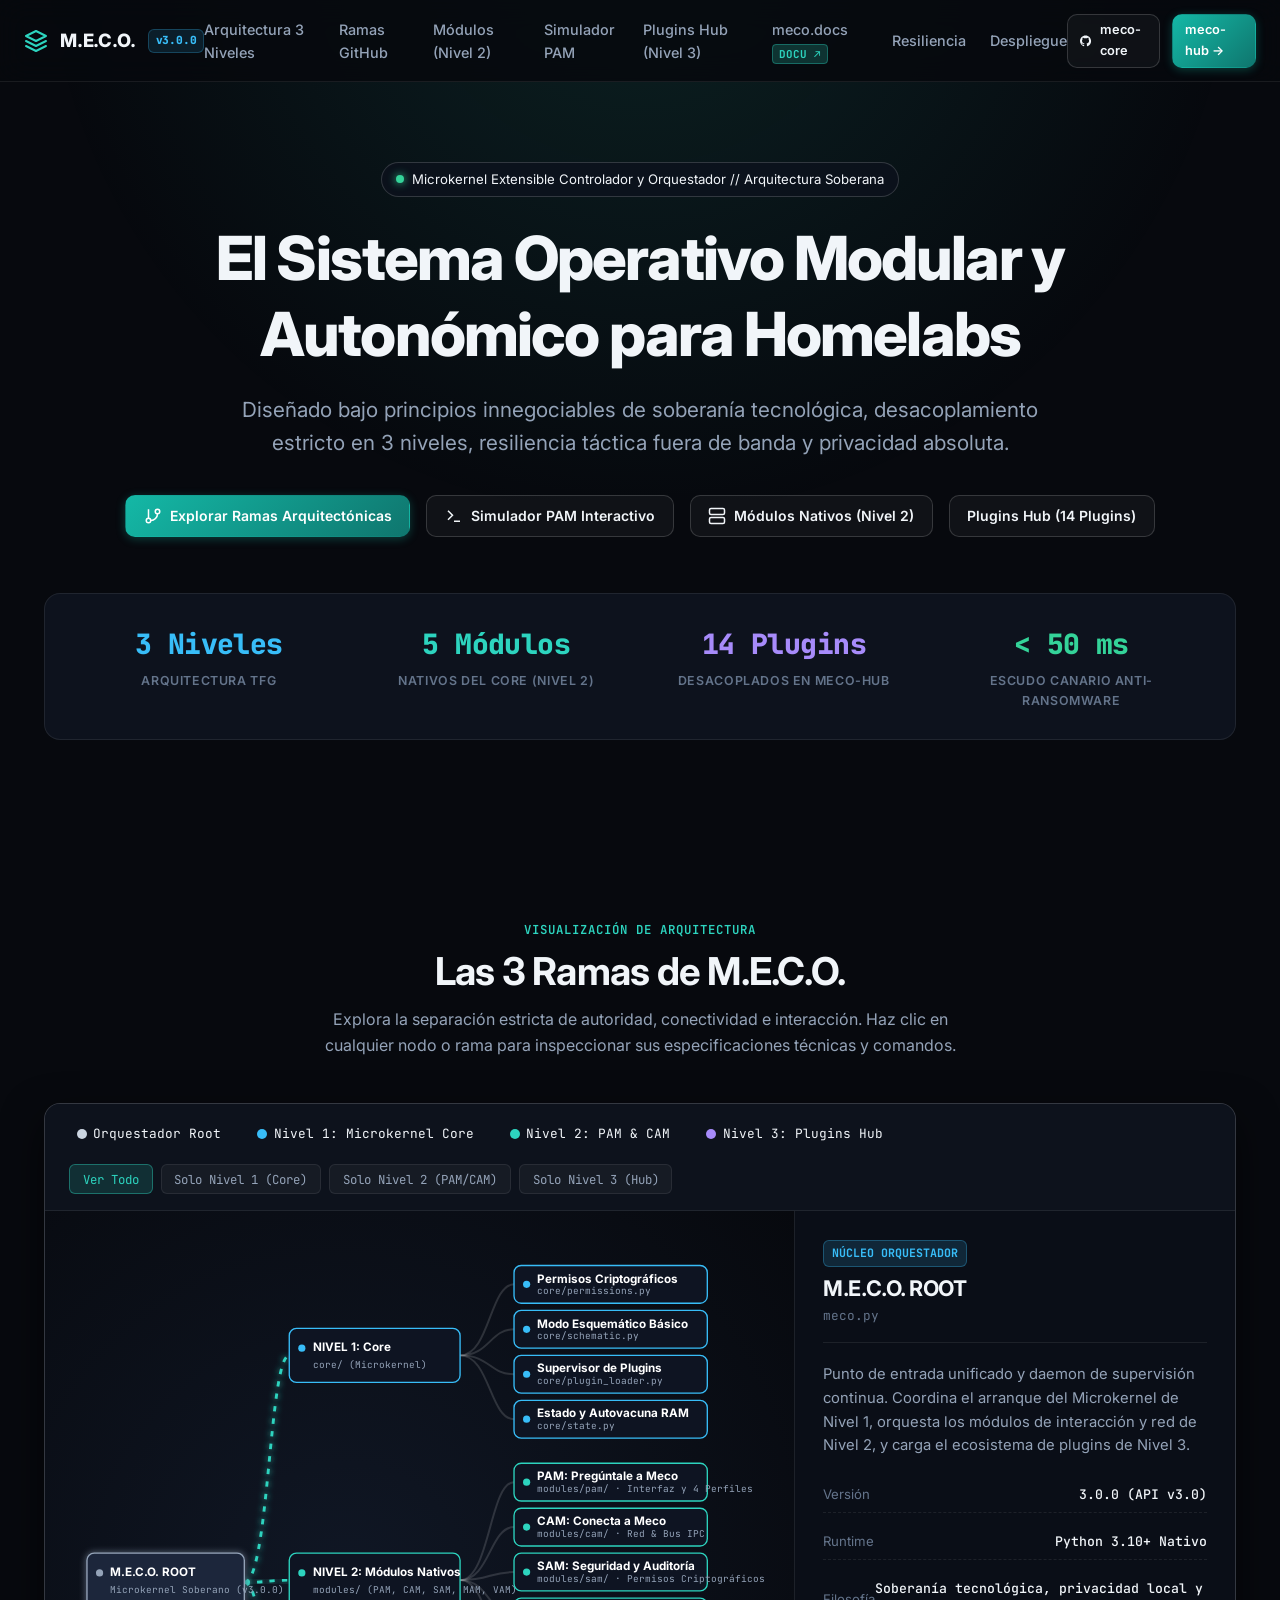
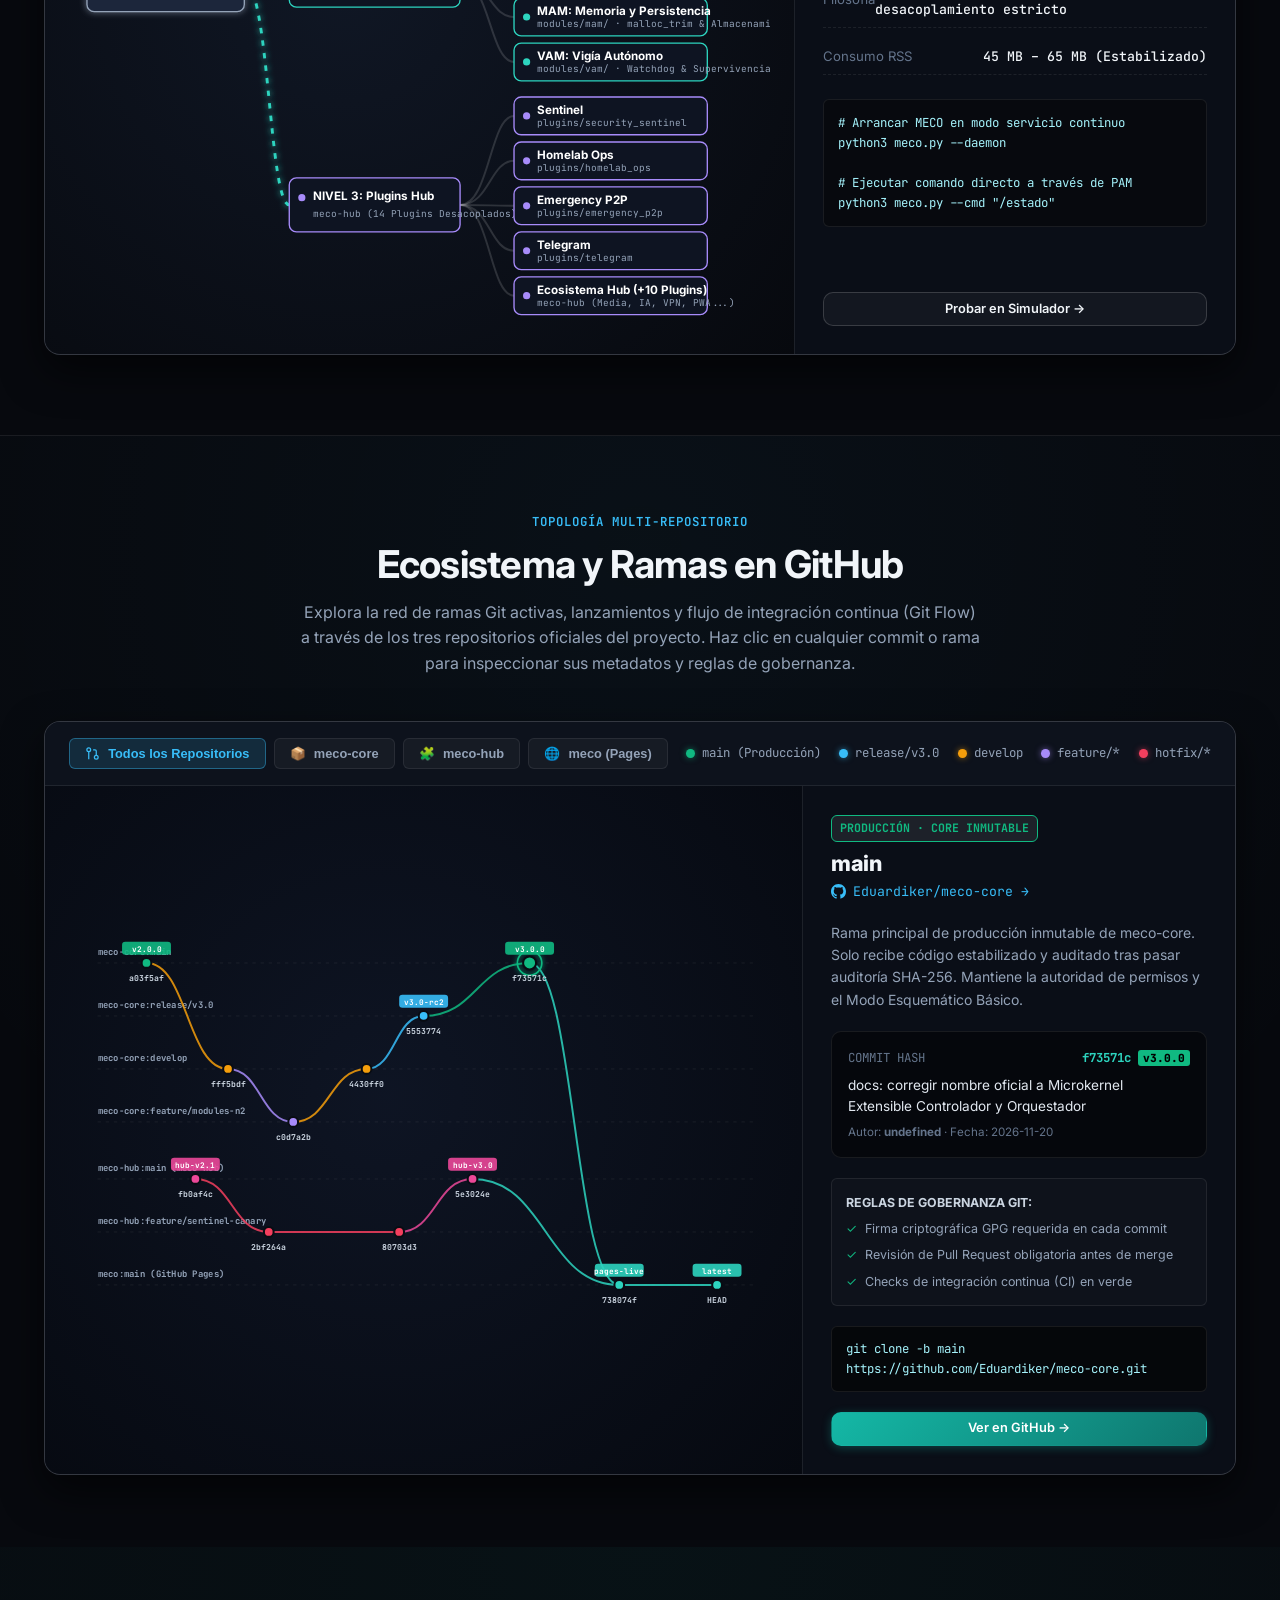
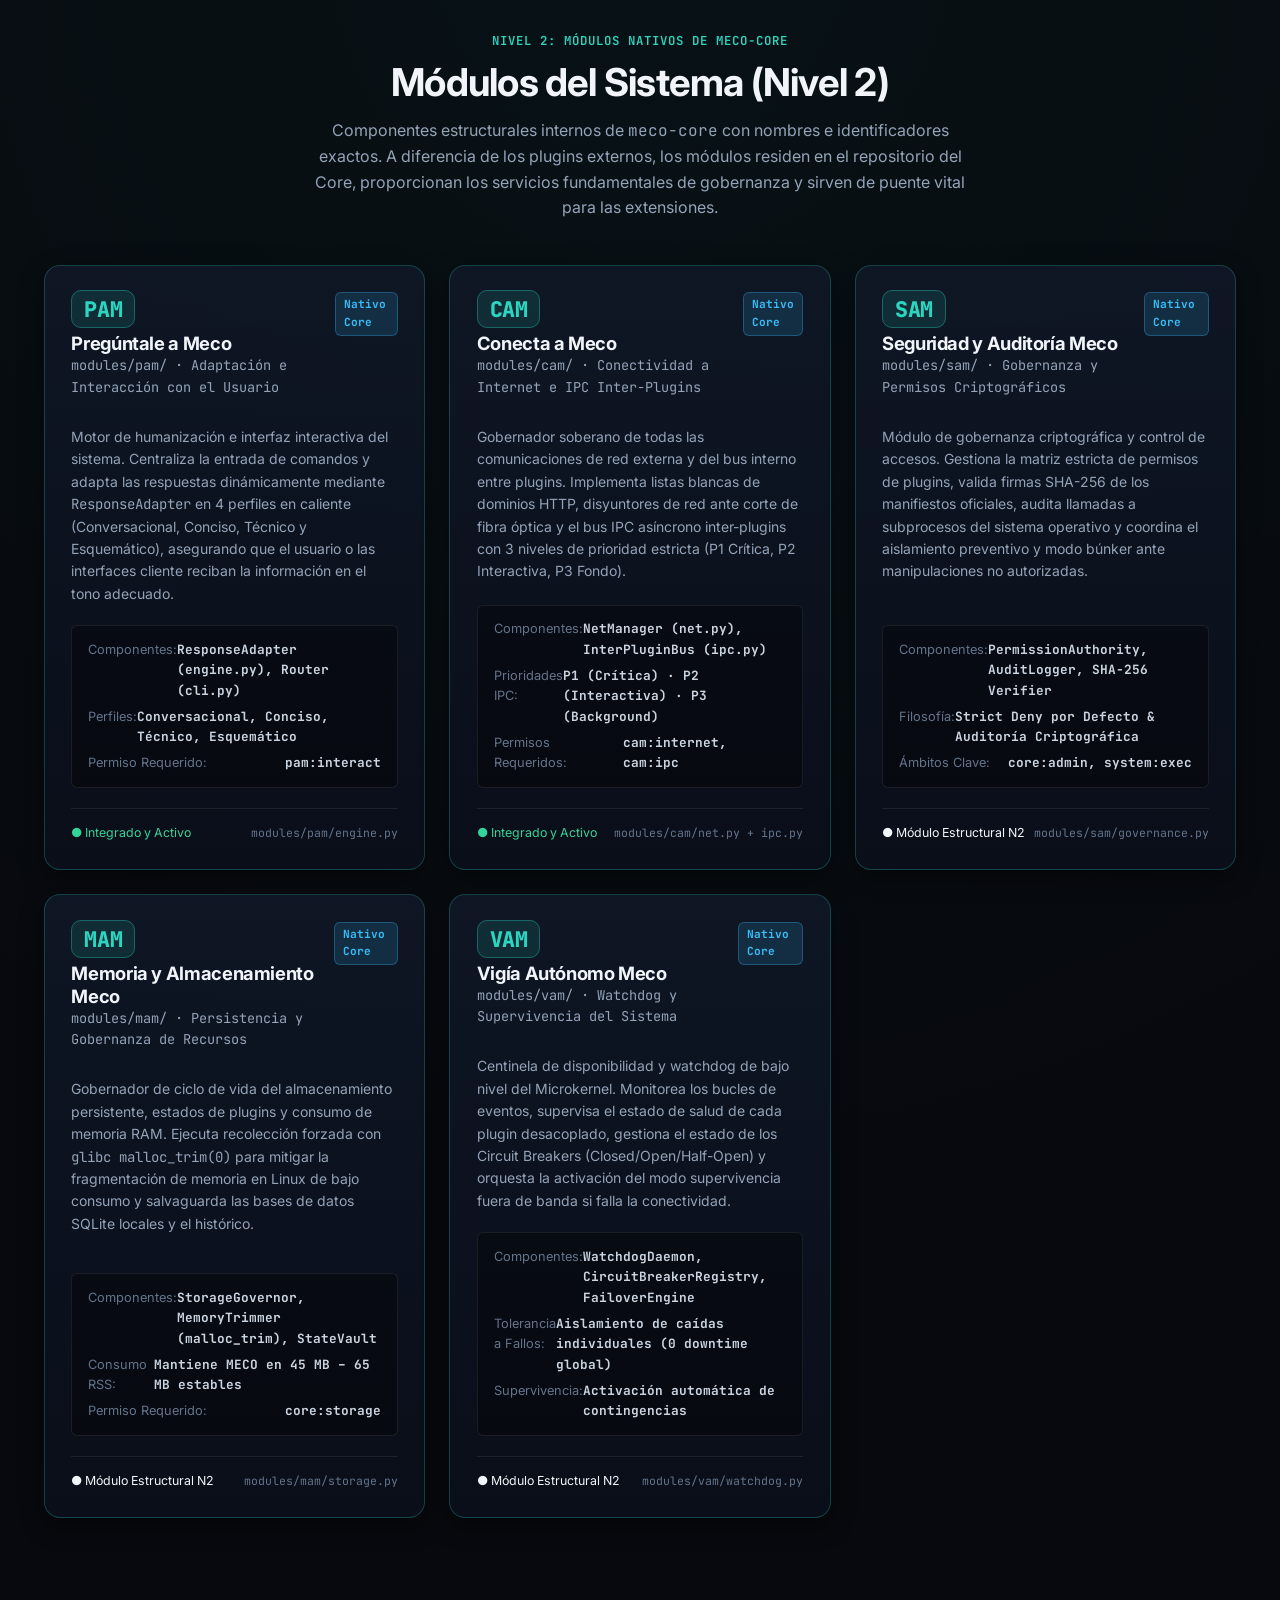
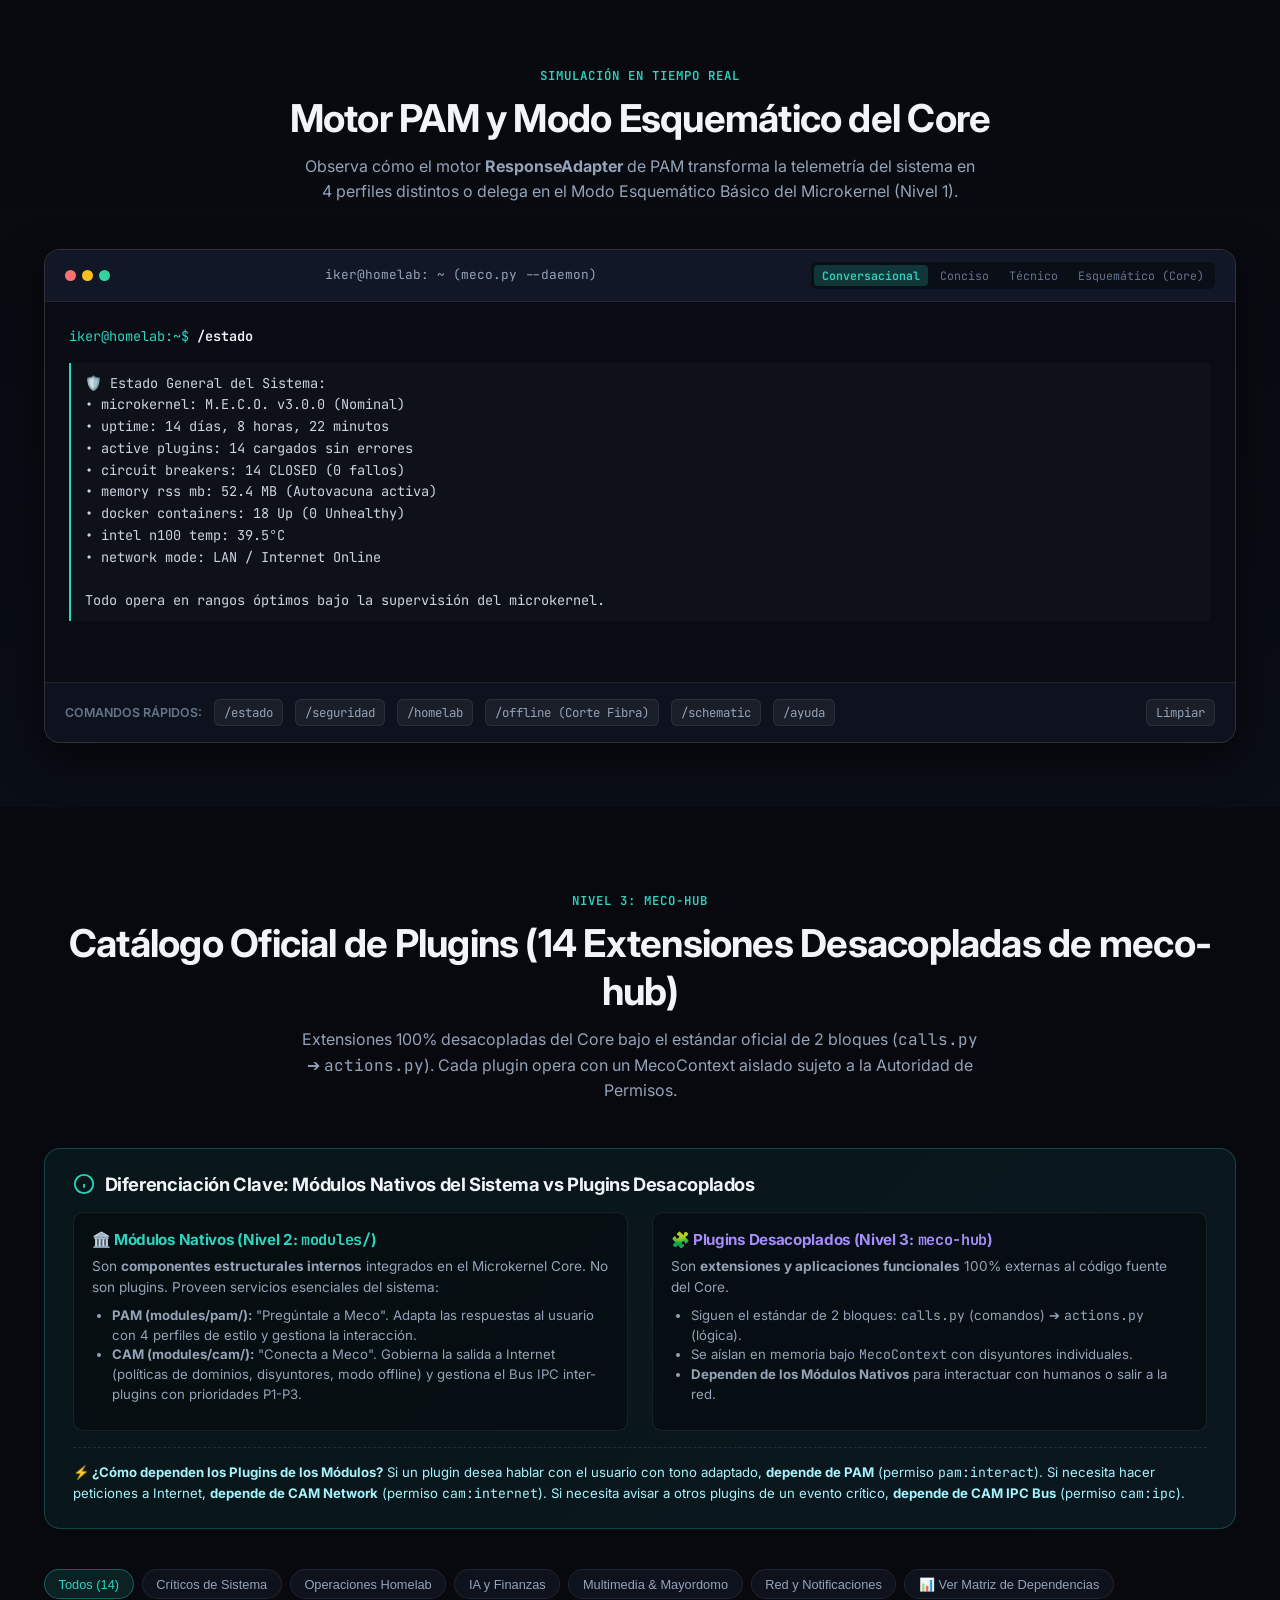
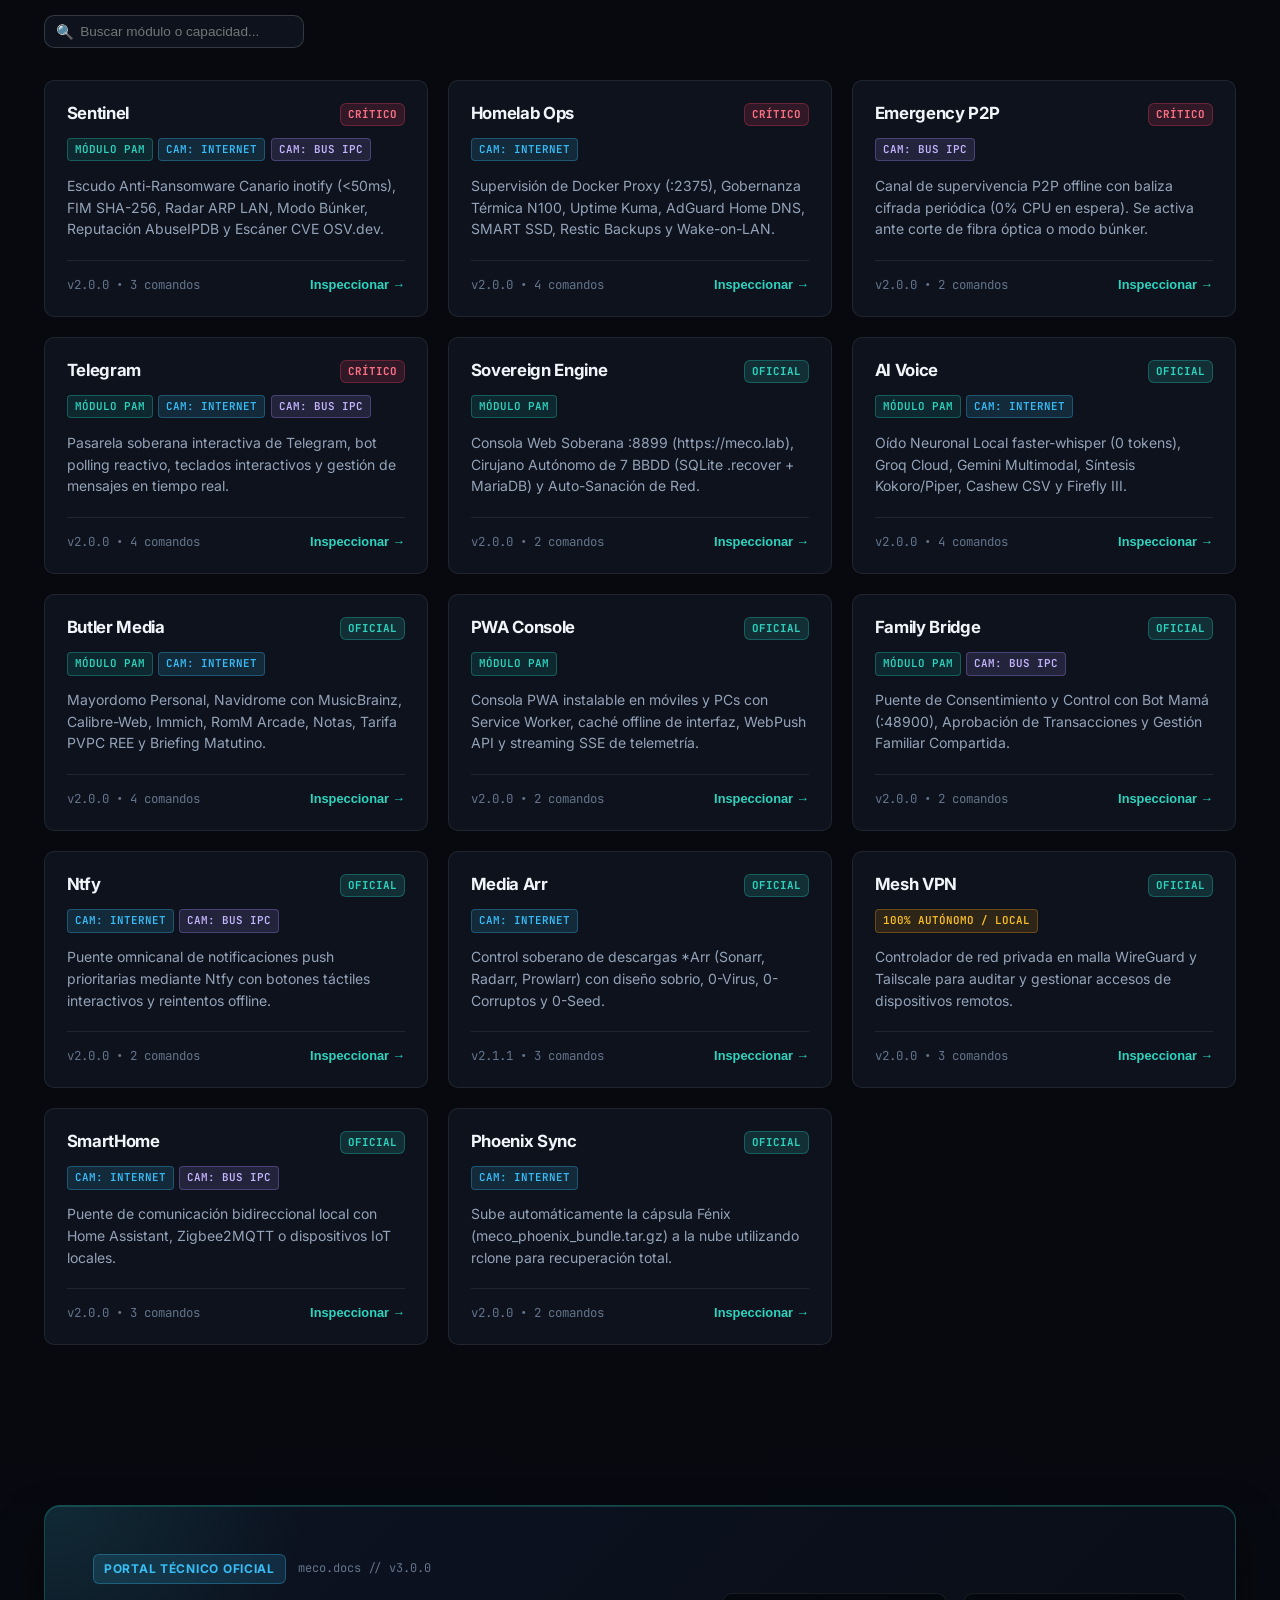
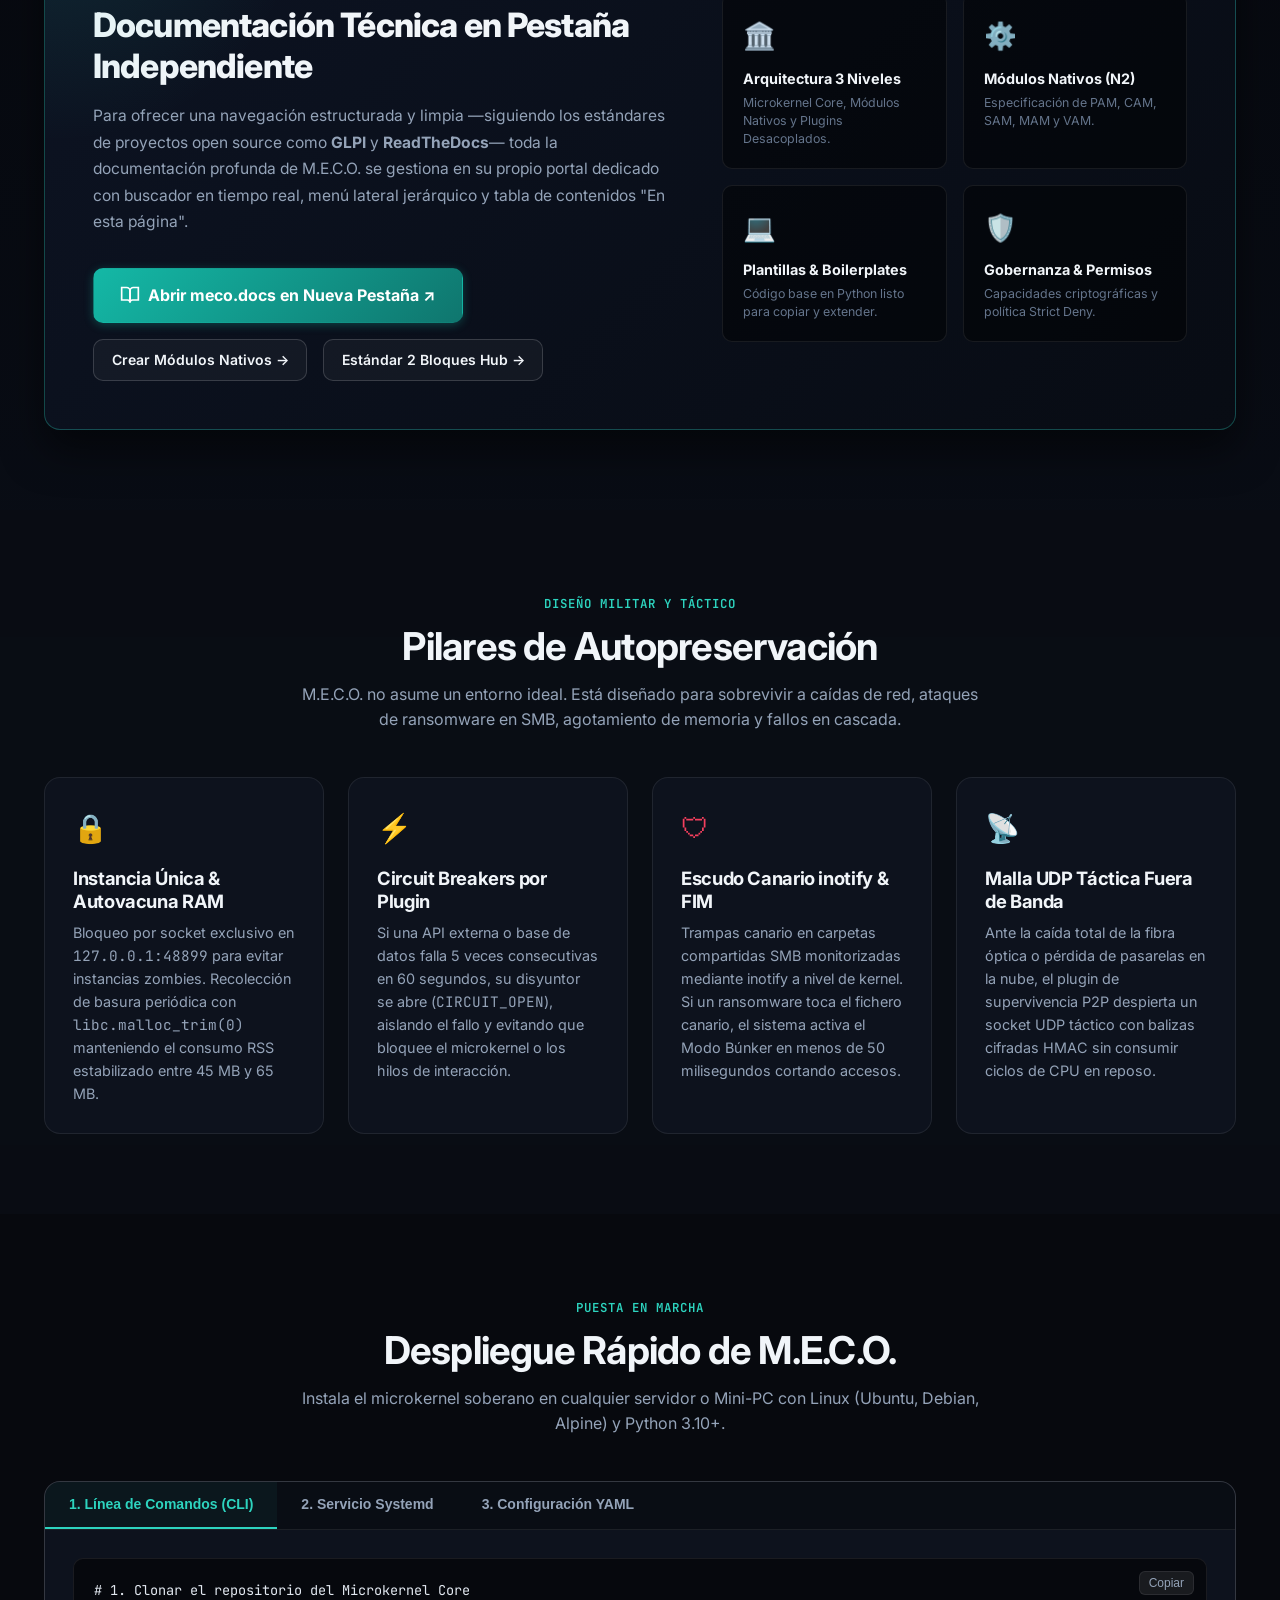
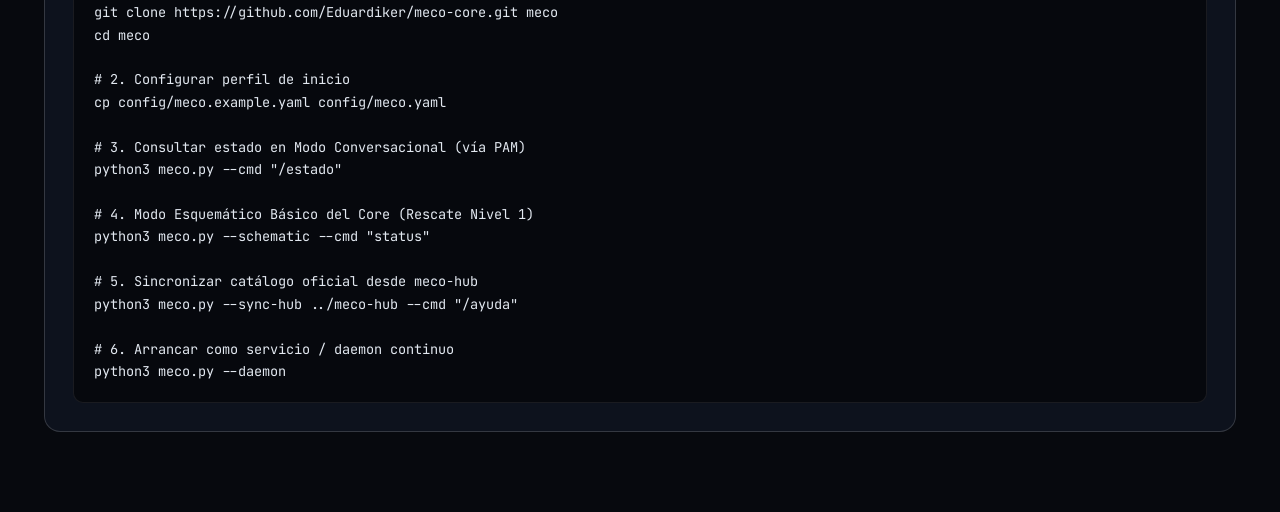
==== commit a5252167: "feat: refinar árbol interactivo con los 5 módulos nativos y añadir visualizador interactivo de ramas" ====
--- a/index.html
+++ b/index.html
@@ -36,6 +36,7 @@
 
       <nav class="nav-links">
         <a href="#ramas" class="nav-link">Arquitectura 3 Niveles</a>
+        <a href="#git-ramas" class="nav-link">Ramas GitHub</a>
         <a href="#modulos" class="nav-link">Módulos (Nivel 2)</a>
         <a href="#simulador" class="nav-link">Simulador PAM</a>
         <a href="#plugins" class="nav-link">Plugins Hub (Nivel 3)</a>
@@ -168,7 +169,7 @@
         <div class="tree-workbench">
           <!-- Interactive SVG Tree -->
           <div class="tree-canvas-container">
-            <svg id="branchSvg" viewBox="0 0 760 640" preserveAspectRatio="xMinYMin meet"></svg>
+            <svg id="branchSvg" viewBox="0 0 780 755" preserveAspectRatio="xMinYMin meet"></svg>
           </div>
 
           <!-- Inspector Side Panel -->
@@ -199,6 +200,66 @@
                 Probar en Simulador &rarr;
               </a>
             </div>
+          </aside>
+        </div>
+      </div>
+    </div>
+  </section>
+
+  <!-- Section 2: TOPOLOGÍA Y RAMAS DE GITHUB (ECOSISTEMA MULTI-REPOSITORIO & GIT FLOW) -->
+  <section id="git-ramas" class="git-branches-section">
+    <div class="container">
+      <div class="section-header">
+        <span class="section-tag" style="color: #38bdf8; border-color: rgba(56, 189, 248, 0.3);">Topología Multi-Repositorio</span>
+        <h2 class="section-title">Ecosistema y Ramas en GitHub</h2>
+        <p class="section-desc">
+          Explora la red de ramas Git activas, lanzamientos y flujo de integración continua (Git Flow) a través de los tres repositorios oficiales del proyecto. Haz clic en cualquier commit o rama para inspeccionar sus metadatos y reglas de gobernanza.
+        </p>
+      </div>
+
+      <div class="git-flow-card">
+        <!-- Git Toolbar -->
+        <div class="git-toolbar">
+          <div class="git-repo-tabs">
+            <button class="git-tab-btn active" data-gitfilter="all">
+              <svg width="15" height="15" viewBox="0 0 24 24" fill="none" stroke="currentColor" stroke-width="2">
+                <circle cx="18" cy="18" r="3"></circle>
+                <circle cx="6" cy="6" r="3"></circle>
+                <path d="M13 6h3a2 2 0 0 1 2 2v7"></path>
+                <line x1="6" y1="9" x2="6" y2="21"></line>
+              </svg>
+              Todos los Repositorios
+            </button>
+            <button class="git-tab-btn" data-gitfilter="core">
+              <span style="color: #38bdf8;">📦</span> meco-core
+            </button>
+            <button class="git-tab-btn" data-gitfilter="hub">
+              <span style="color: #a78bfa;">🧩</span> meco-hub
+            </button>
+            <button class="git-tab-btn" data-gitfilter="web">
+              <span style="color: #2dd4bf;">🌐</span> meco (Pages)
+            </button>
+          </div>
+
+          <div class="git-legend">
+            <span class="git-legend-item"><span class="git-dot main"></span> main (Producción)</span>
+            <span class="git-legend-item"><span class="git-dot release"></span> release/v3.0</span>
+            <span class="git-legend-item"><span class="git-dot develop"></span> develop</span>
+            <span class="git-legend-item"><span class="git-dot feature"></span> feature/*</span>
+            <span class="git-legend-item"><span class="git-dot hotfix"></span> hotfix/*</span>
+          </div>
+        </div>
+
+        <!-- Git Workbench: SVG Network + Inspector -->
+        <div class="git-workbench">
+          <!-- Interactive SVG Git Network -->
+          <div class="git-canvas-container">
+            <svg id="gitBranchesSvg" viewBox="0 0 880 500" preserveAspectRatio="xMinYMin meet"></svg>
+          </div>
+
+          <!-- Inspector Side Panel -->
+          <aside class="git-inspector" id="gitInspector">
+            <!-- Dynamically populated via app.js -->
           </aside>
         </div>
       </div>
--- a/styles.css
+++ b/styles.css
@@ -601,6 +601,282 @@
   gap: 0.5rem;
 }
 
+/* Animación de flujo de datos en las ramas arquitectónicas */
+@keyframes flowDash {
+  0% { stroke-dashoffset: 48; }
+  100% { stroke-dashoffset: 0; }
+}
+
+.svg-branch-link.pulse-flow {
+  stroke-dasharray: 6 8;
+  animation: flowDash 1.2s linear infinite;
+}
+
+/* ==============================================================================
+   GIT BRANCHES & WORKFLOW SECTION (Topología y Ramas de GitHub)
+   ============================================================================== */
+.git-branches-section {
+  padding: 4.5rem 0;
+  background: radial-gradient(circle at 50% 10%, rgba(56, 189, 248, 0.04), transparent 70%);
+  border-top: 1px solid var(--border-subtle);
+}
+
+.git-flow-card {
+  background: var(--bg-secondary);
+  border: 1px solid var(--border-medium);
+  border-radius: var(--radius-lg);
+  overflow: hidden;
+  box-shadow: var(--shadow-lg);
+}
+
+.git-toolbar {
+  display: flex;
+  flex-wrap: wrap;
+  align-items: center;
+  justify-content: space-between;
+  padding: 1rem 1.5rem;
+  background: rgba(13, 18, 29, 0.95);
+  border-bottom: 1px solid var(--border-subtle);
+  gap: 1rem;
+}
+
+.git-repo-tabs {
+  display: flex;
+  flex-wrap: wrap;
+  gap: 0.5rem;
+}
+
+.git-tab-btn {
+  background: rgba(255, 255, 255, 0.04);
+  border: 1px solid var(--border-subtle);
+  color: var(--text-muted);
+  padding: 0.45rem 0.95rem;
+  border-radius: var(--radius-sm);
+  font-size: 0.8rem;
+  font-weight: 600;
+  display: inline-flex;
+  align-items: center;
+  gap: 0.5rem;
+  cursor: pointer;
+  transition: var(--transition);
+}
+
+.git-tab-btn:hover, .git-tab-btn.active {
+  background: rgba(56, 189, 248, 0.15);
+  color: #38bdf8;
+  border-color: rgba(56, 189, 248, 0.4);
+}
+
+.git-legend {
+  display: flex;
+  flex-wrap: wrap;
+  align-items: center;
+  gap: 1.15rem;
+  font-size: 0.775rem;
+  font-family: var(--font-mono);
+}
+
+.git-legend-item {
+  display: flex;
+  align-items: center;
+  gap: 0.45rem;
+  color: var(--text-muted);
+}
+
+.git-dot {
+  width: 9px;
+  height: 9px;
+  border-radius: 50%;
+}
+
+.git-dot.main { background: #10b981; box-shadow: 0 0 6px rgba(16, 185, 129, 0.6); }
+.git-dot.release { background: #38bdf8; box-shadow: 0 0 6px rgba(56, 189, 248, 0.6); }
+.git-dot.develop { background: #f59e0b; box-shadow: 0 0 6px rgba(245, 158, 11, 0.6); }
+.git-dot.feature { background: #a78bfa; box-shadow: 0 0 6px rgba(167, 139, 250, 0.6); }
+.git-dot.hotfix { background: #f43f5e; box-shadow: 0 0 6px rgba(244, 63, 94, 0.6); }
+
+.git-workbench {
+  display: grid;
+  grid-template-columns: 1.75fr 1fr;
+  min-height: 520px;
+}
+
+@media (max-width: 992px) {
+  .git-workbench {
+    grid-template-columns: 1fr;
+  }
+}
+
+.git-canvas-container {
+  position: relative;
+  background: radial-gradient(circle at 45% 45%, rgba(15, 23, 42, 0.5) 0%, #060910 100%);
+  padding: 1.75rem 1.25rem;
+  display: flex;
+  align-items: center;
+  justify-content: center;
+  overflow-x: auto;
+  min-height: 480px;
+}
+
+#gitBranchesSvg {
+  width: 100%;
+  max-width: 860px;
+  height: auto;
+  min-height: 440px;
+}
+
+.git-lane-label {
+  font-family: var(--font-mono);
+  font-size: 11px;
+  font-weight: 700;
+  fill: #94a3b8;
+  letter-spacing: 0.03em;
+}
+
+.git-branch-line {
+  fill: none;
+  stroke-width: 2.4;
+  opacity: 0.85;
+  transition: all 0.25s ease;
+}
+
+.git-branch-line.active {
+  stroke-width: 3.5;
+  opacity: 1;
+}
+
+.git-commit-node {
+  cursor: pointer;
+}
+
+.git-commit-node:hover circle.commit-core {
+  filter: drop-shadow(0 0 8px currentColor);
+}
+
+.git-commit-hash {
+  font-family: var(--font-mono);
+  font-size: 10px;
+  font-weight: 700;
+  fill: #cbd5e1;
+}
+
+.git-commit-tag-rect {
+  rx: 4px;
+  ry: 4px;
+}
+
+.git-commit-tag-text {
+  font-family: var(--font-mono);
+  font-size: 9.5px;
+  font-weight: 700;
+  fill: #ffffff;
+}
+
+/* Git Inspector */
+.git-inspector {
+  background: rgba(10, 14, 23, 0.96);
+  border-left: 1px solid var(--border-subtle);
+  padding: 1.75rem;
+  display: flex;
+  flex-direction: column;
+  justify-content: space-between;
+}
+
+.git-insp-badge {
+  display: inline-flex;
+  align-items: center;
+  gap: 0.4rem;
+  font-family: var(--font-mono);
+  font-size: 0.725rem;
+  font-weight: 700;
+  padding: 3px 8px;
+  border-radius: var(--radius-sm);
+  text-transform: uppercase;
+  margin-bottom: 0.5rem;
+}
+
+.git-insp-title {
+  font-size: 1.35rem;
+  font-weight: 800;
+  color: var(--text-main);
+  margin-bottom: 0.25rem;
+}
+
+.git-insp-repo {
+  font-family: var(--font-mono);
+  font-size: 0.825rem;
+  color: #38bdf8;
+  margin-bottom: 1.25rem;
+  display: inline-flex;
+  align-items: center;
+  gap: 0.4rem;
+  text-decoration: none;
+}
+
+.git-insp-repo:hover {
+  text-decoration: underline;
+}
+
+.git-commit-card {
+  background: rgba(0, 0, 0, 0.45);
+  border: 1px solid var(--border-subtle);
+  border-radius: var(--radius-md);
+  padding: 1rem;
+  margin-bottom: 1.25rem;
+}
+
+.git-commit-header {
+  display: flex;
+  justify-content: space-between;
+  font-family: var(--font-mono);
+  font-size: 0.775rem;
+  color: var(--text-dim);
+  margin-bottom: 0.45rem;
+}
+
+.git-commit-sha {
+  color: var(--accent-modules);
+  font-weight: 700;
+}
+
+.git-commit-message {
+  font-size: 0.85rem;
+  color: #e2e8f0;
+  line-height: 1.5;
+}
+
+.git-rules-box {
+  background: rgba(255, 255, 255, 0.02);
+  border: 1px solid var(--border-subtle);
+  border-radius: var(--radius-sm);
+  padding: 0.85rem;
+  margin-bottom: 1.25rem;
+  font-size: 0.78rem;
+  display: flex;
+  flex-direction: column;
+  gap: 0.4rem;
+}
+
+.git-rule-item {
+  display: flex;
+  align-items: center;
+  gap: 0.5rem;
+  color: var(--text-muted);
+}
+
+.git-cmd-box {
+  position: relative;
+  background: #05070a;
+  border: 1px solid var(--border-subtle);
+  border-radius: var(--radius-sm);
+  padding: 0.75rem 0.85rem;
+  font-family: var(--font-mono);
+  font-size: 0.775rem;
+  color: #a5f3fc;
+  overflow-x: auto;
+  margin-bottom: 1.25rem;
+}
+
 /* ==============================================================================
    LIVE SIMULATOR SECTION (Consola Interactiva PAM / Core)
    ============================================================================== */
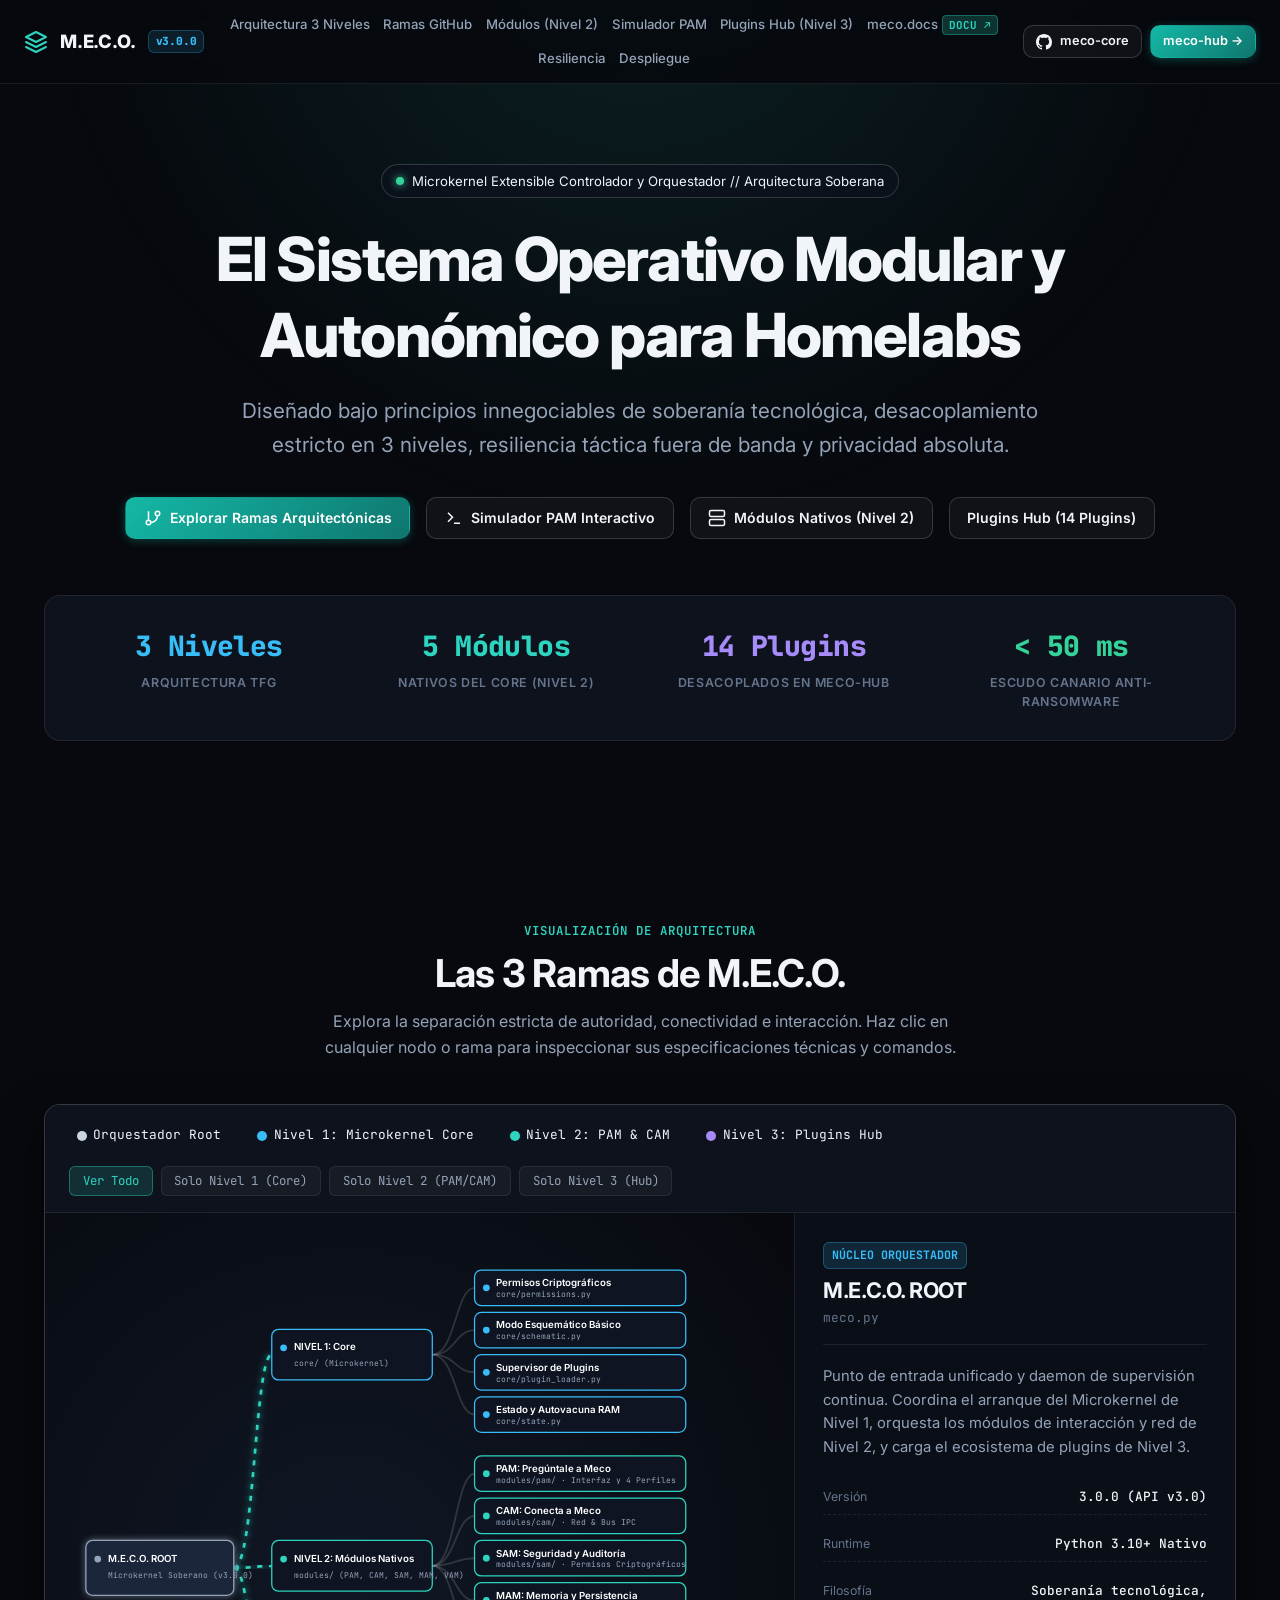
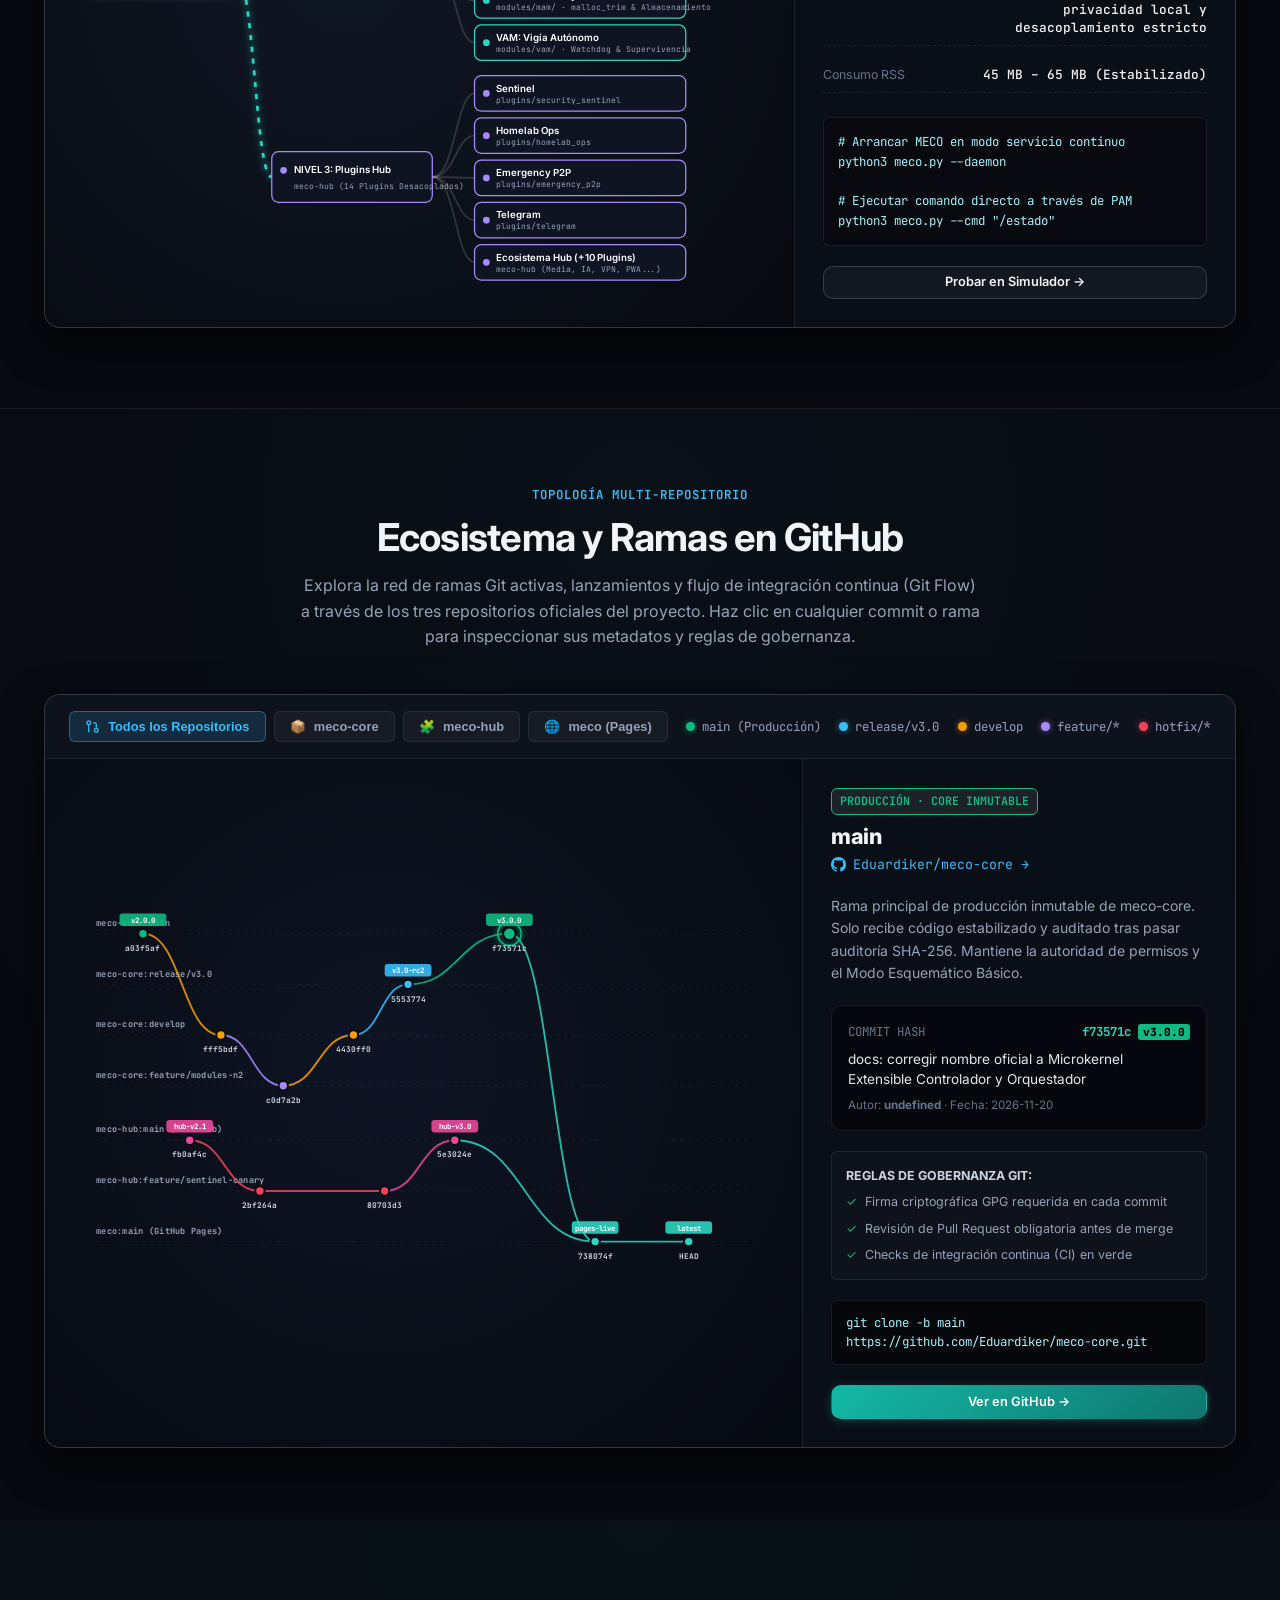
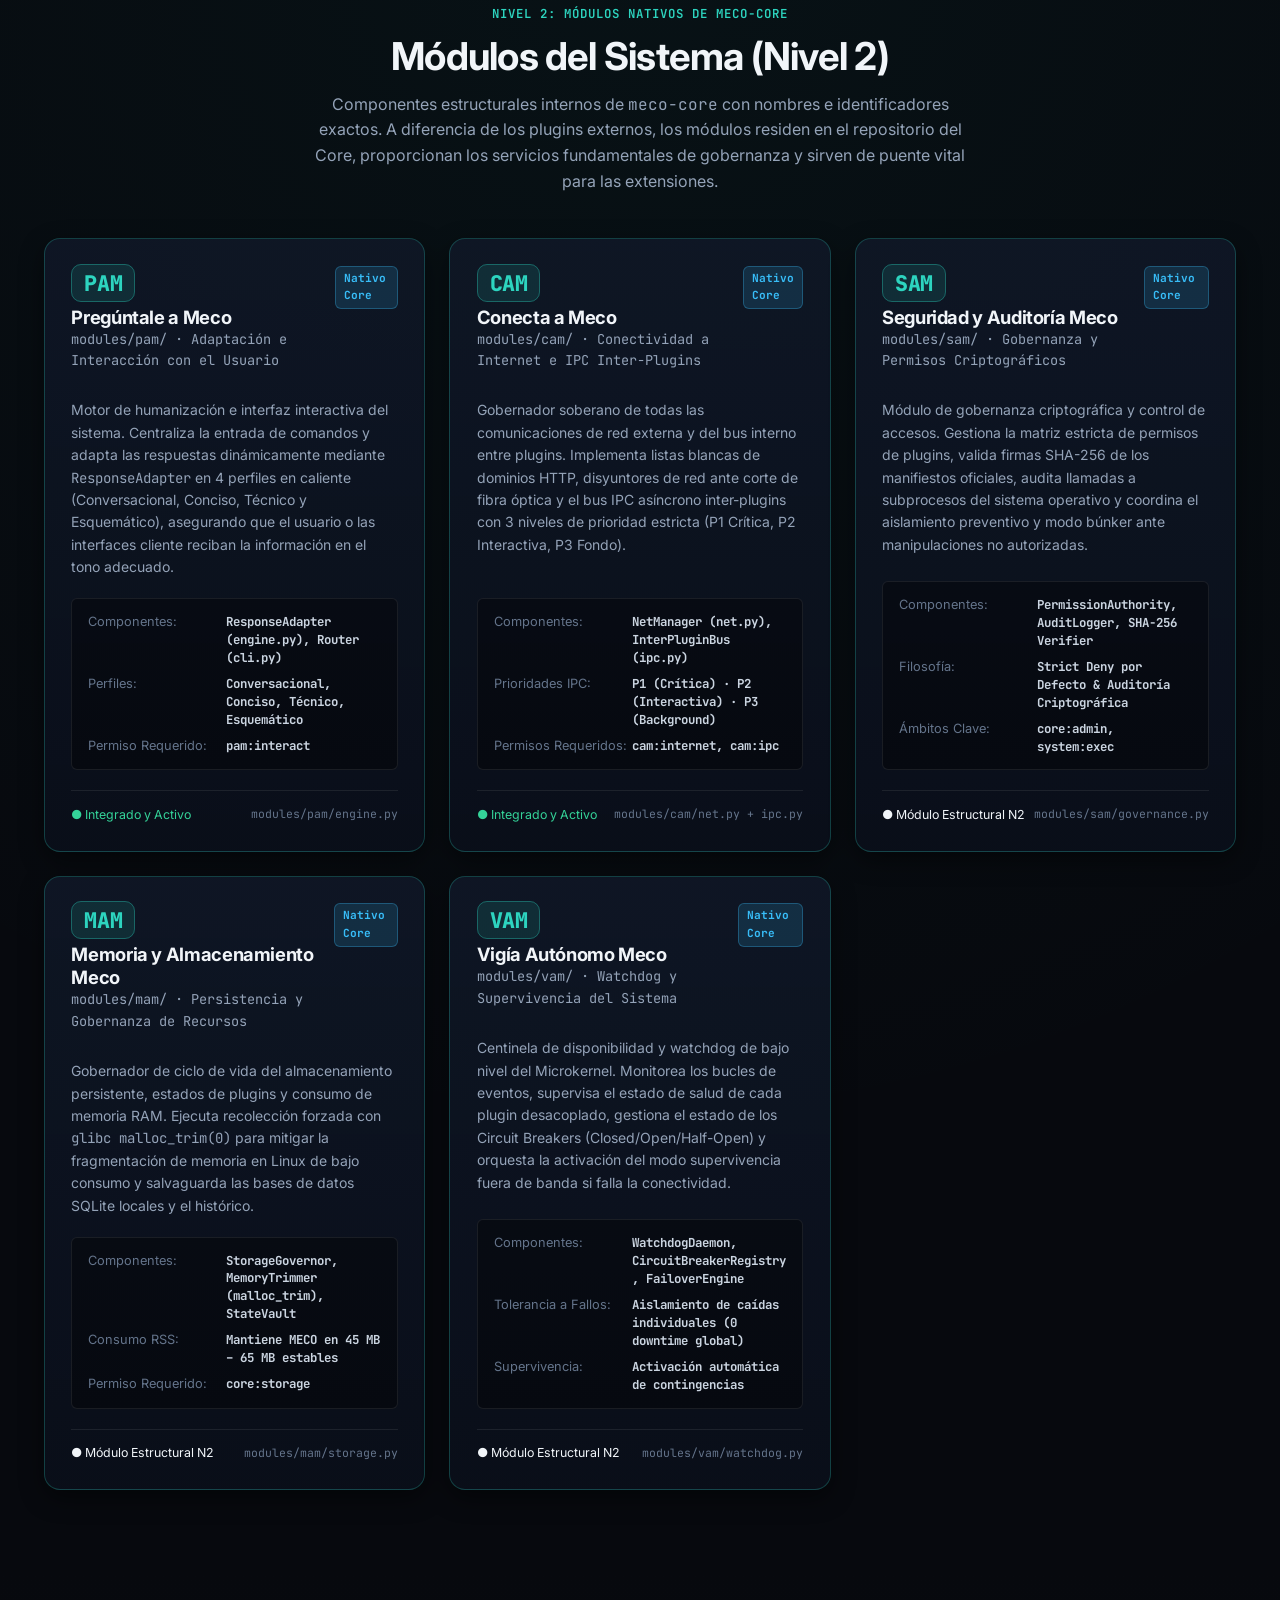
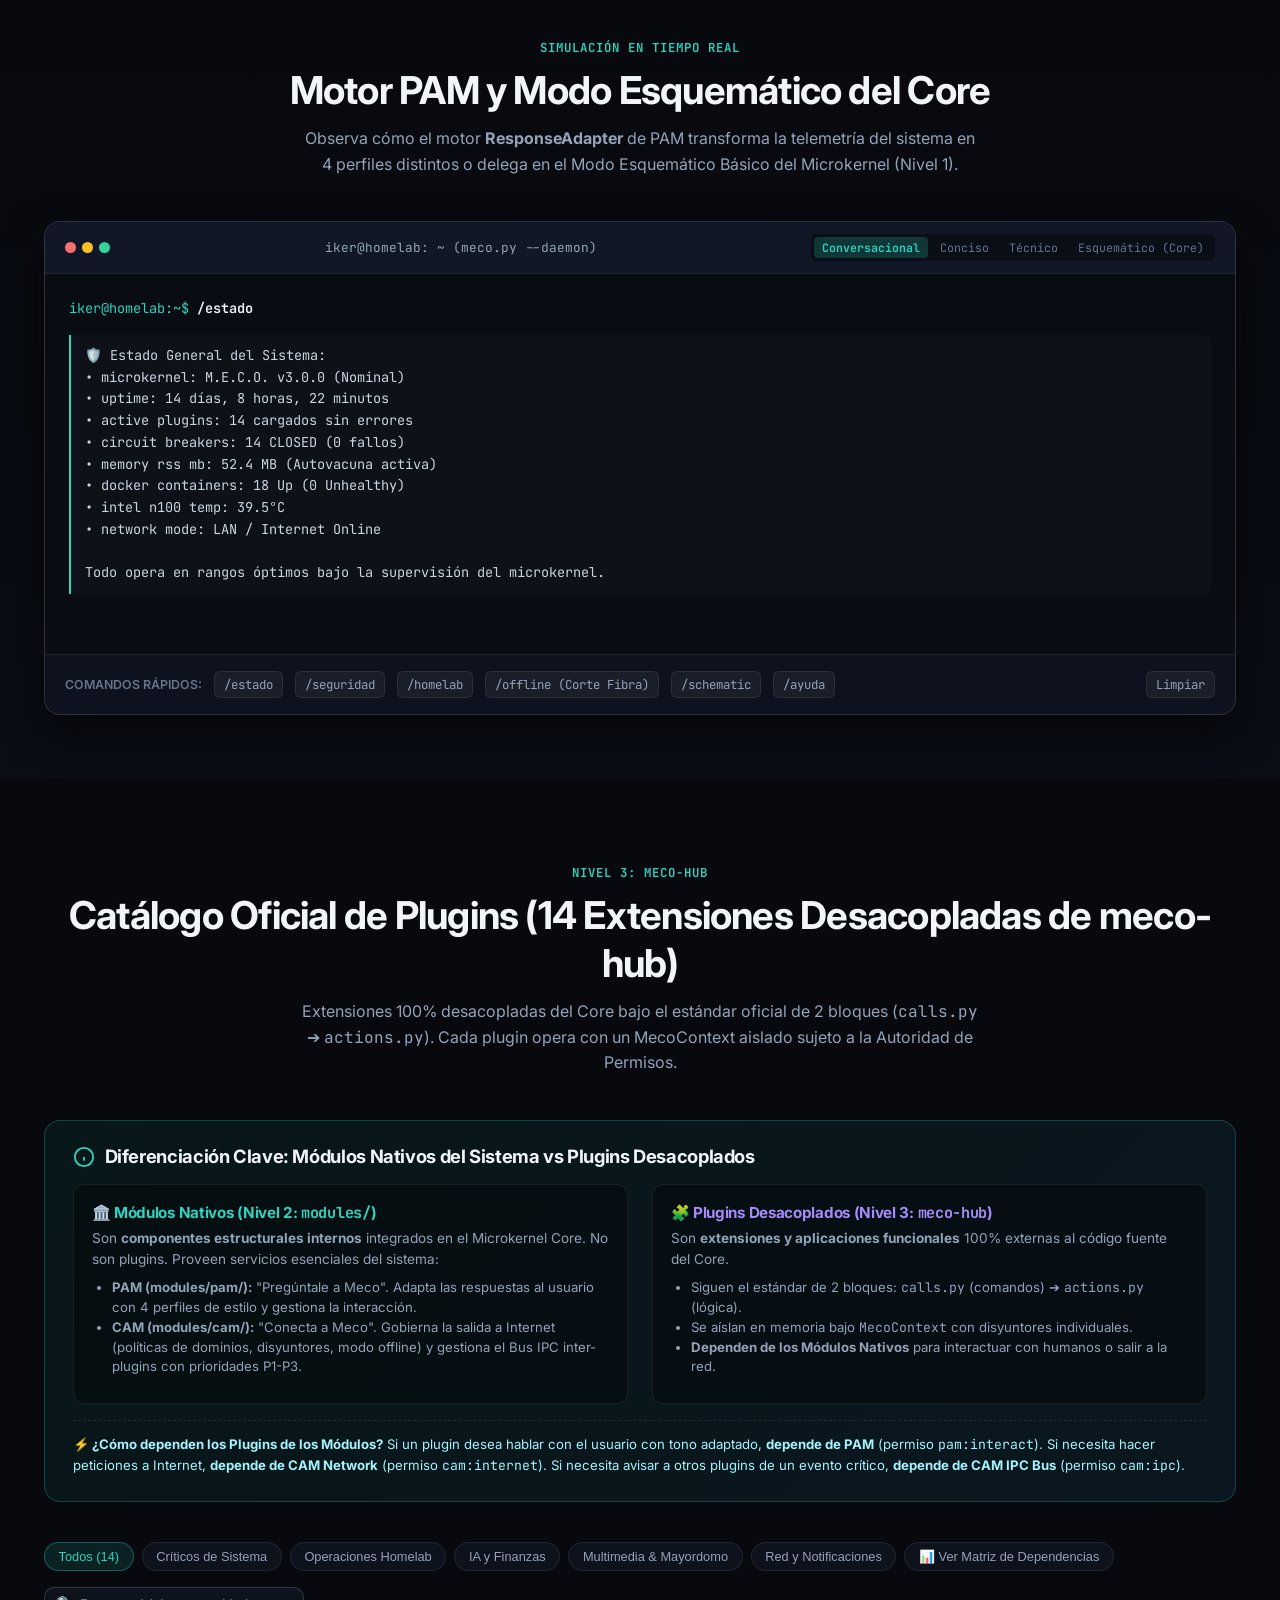
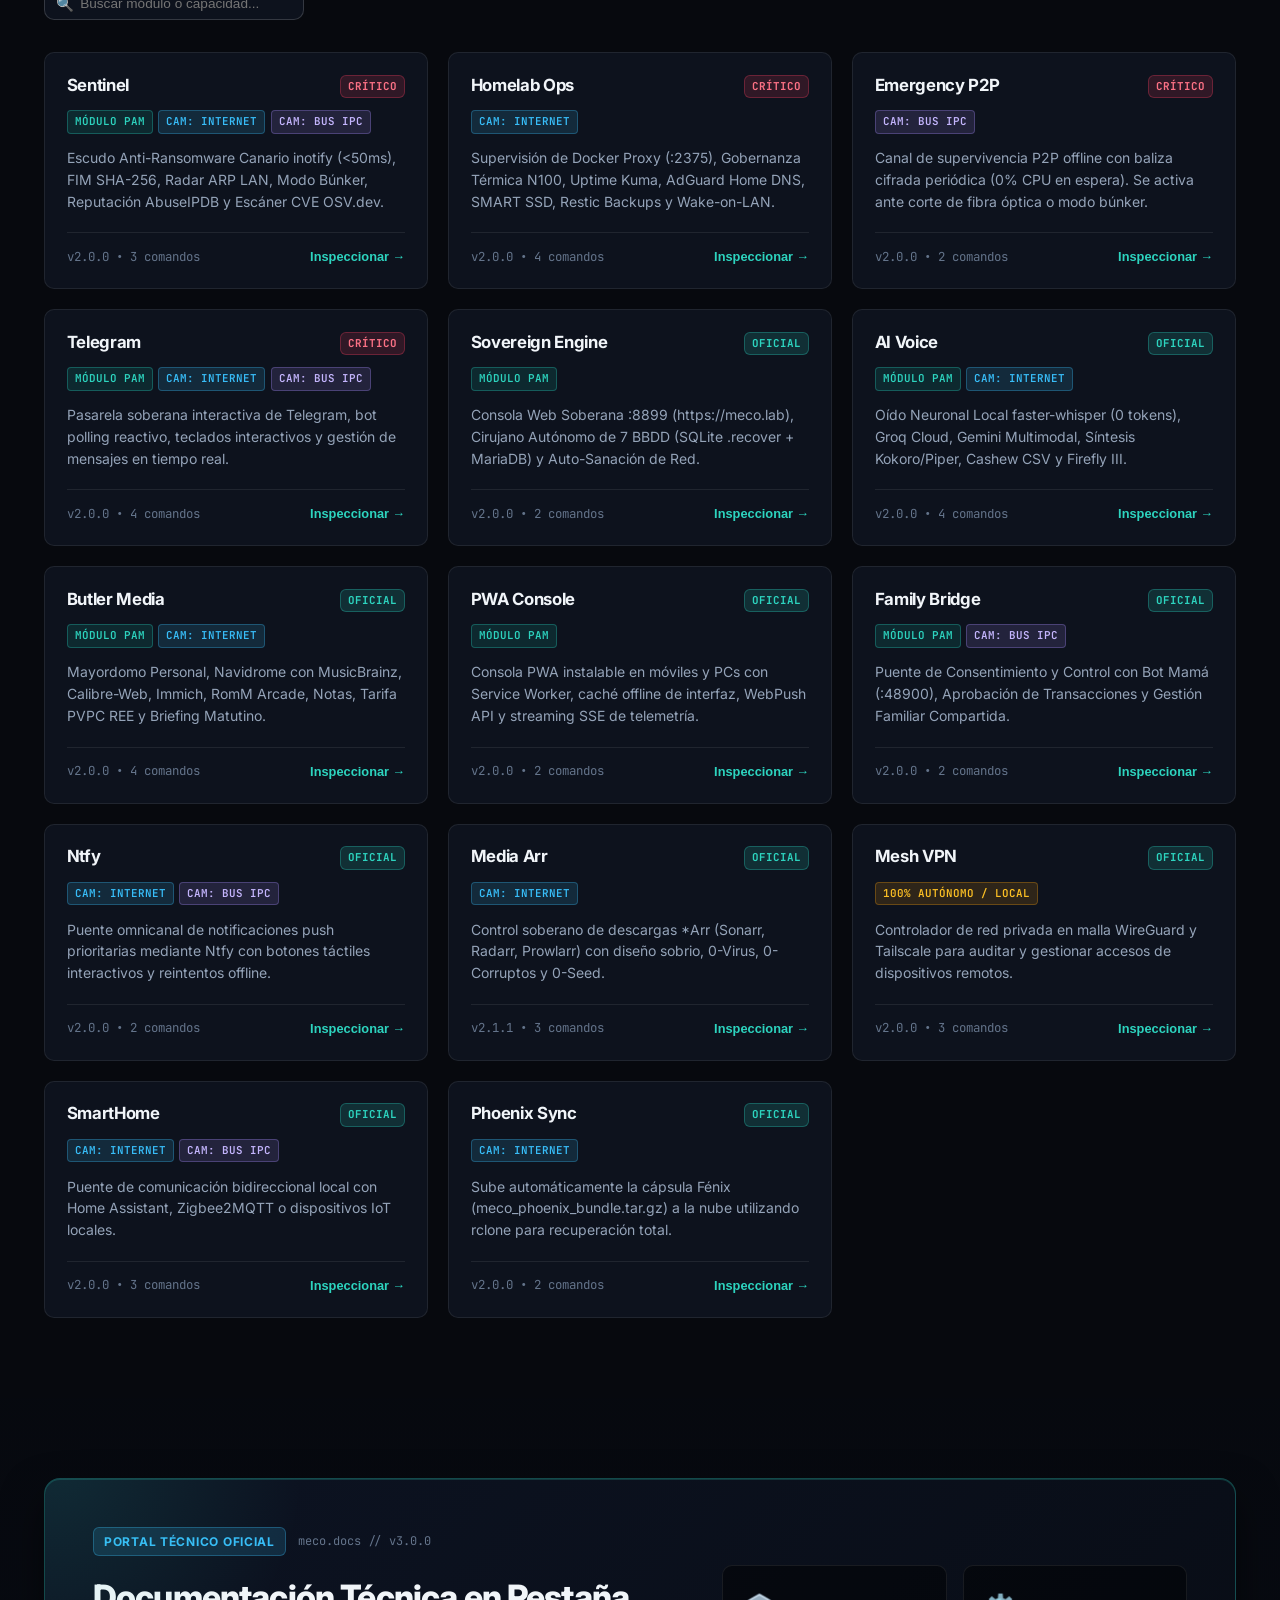
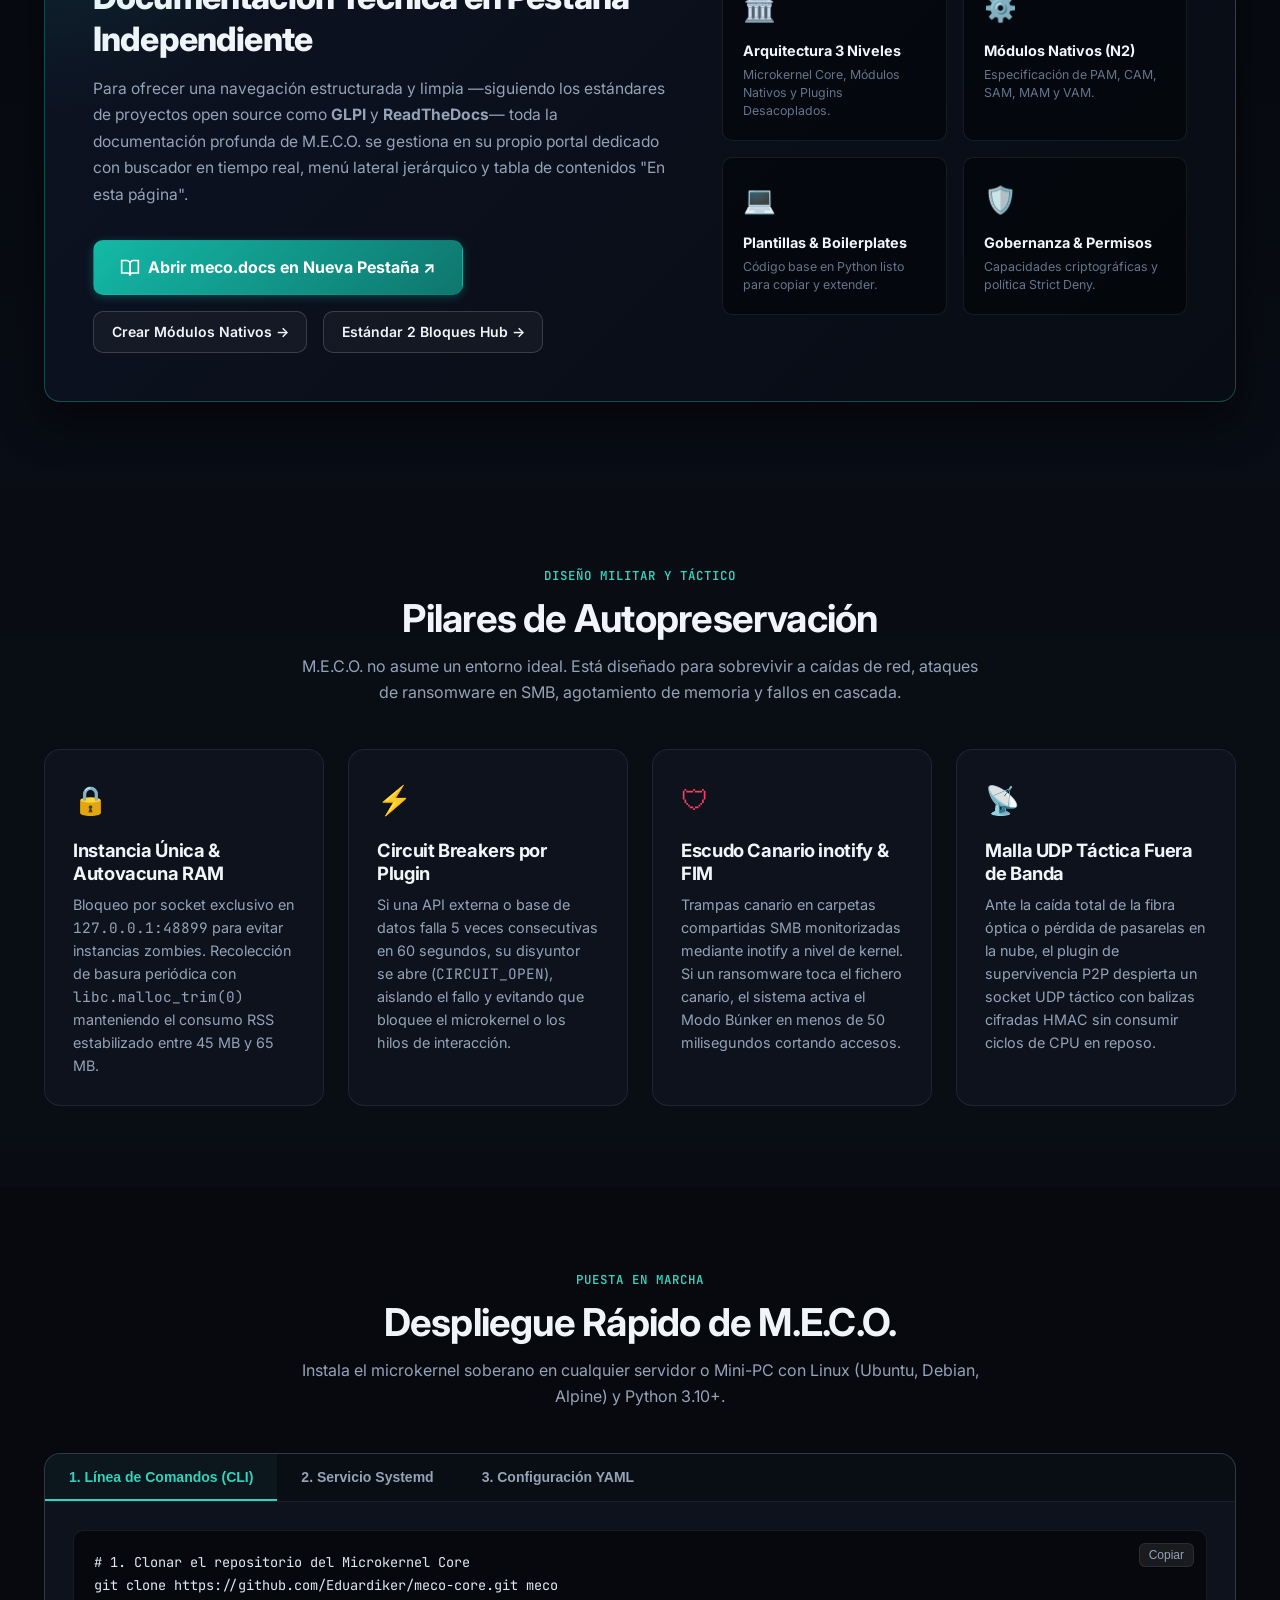
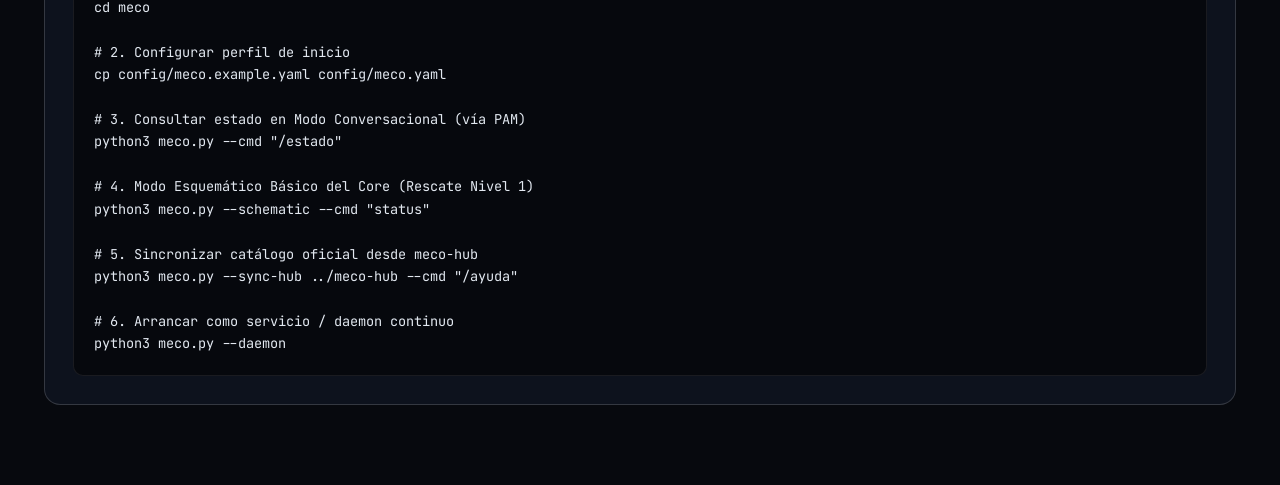
==== commit a7484e85: "fix: ajustar dimensiones, espaciados y tipografías para evitar cortes y desbordes" ====
--- a/index.html
+++ b/index.html
@@ -169,7 +169,7 @@
         <div class="tree-workbench">
           <!-- Interactive SVG Tree -->
           <div class="tree-canvas-container">
-            <svg id="branchSvg" viewBox="0 0 780 755" preserveAspectRatio="xMinYMin meet"></svg>
+            <svg id="branchSvg" viewBox="0 0 830 760" preserveAspectRatio="xMinYMin meet"></svg>
           </div>
 
           <!-- Inspector Side Panel -->
@@ -254,7 +254,7 @@
         <div class="git-workbench">
           <!-- Interactive SVG Git Network -->
           <div class="git-canvas-container">
-            <svg id="gitBranchesSvg" viewBox="0 0 880 500" preserveAspectRatio="xMinYMin meet"></svg>
+            <svg id="gitBranchesSvg" viewBox="0 0 920 520" preserveAspectRatio="xMinYMin meet"></svg>
           </div>
 
           <!-- Inspector Side Panel -->
--- a/styles.css
+++ b/styles.css
@@ -116,11 +116,12 @@
 }
 
 .nav-container {
-  max-width: 1240px;
+  max-width: 1440px;
   margin: 0 auto;
   display: flex;
   align-items: center;
   justify-content: space-between;
+  gap: 1rem;
 }
 
 .brand {
@@ -131,6 +132,7 @@
   font-size: 1.15rem;
   color: var(--text-main);
   letter-spacing: -0.01em;
+  flex-shrink: 0;
 }
 
 .brand-badge {
@@ -146,15 +148,18 @@
 .nav-links {
   display: flex;
   align-items: center;
-  gap: 1.5rem;
+  gap: 0.85rem;
   list-style: none;
+  flex-wrap: wrap;
+  justify-content: center;
 }
 
 .nav-link {
   color: var(--text-muted);
-  font-size: 0.9rem;
+  font-size: 0.825rem;
   font-weight: 500;
   transition: var(--transition);
+  white-space: nowrap;
 }
 
 .nav-link:hover {
@@ -164,7 +169,42 @@
 .nav-actions {
   display: flex;
   align-items: center;
-  gap: 0.75rem;
+  gap: 0.5rem;
+  flex-shrink: 0;
+}
+
+@media (max-width: 1100px) {
+  .nav-container {
+    flex-wrap: wrap;
+    justify-content: center;
+    gap: 0.75rem;
+    padding: 0.5rem 0;
+  }
+  .nav-links {
+    order: 3;
+    width: 100%;
+    justify-content: center;
+    gap: 0.65rem;
+  }
+  .brand {
+    order: 1;
+  }
+  .nav-actions {
+    order: 2;
+  }
+}
+
+@media (max-width: 768px) {
+  .nav-links {
+    gap: 0.5rem;
+  }
+  .nav-link {
+    font-size: 0.775rem;
+  }
+  .nav-actions .btn {
+    padding: 0.35rem 0.65rem;
+    font-size: 0.75rem;
+  }
 }
 
 .btn {
@@ -443,7 +483,7 @@
 
 #branchSvg {
   width: 100%;
-  max-width: 760px;
+  max-width: 820px;
   height: auto;
   min-height: 500px;
 }
@@ -479,14 +519,14 @@
 
 .svg-node-title {
   font-family: var(--font-sans);
-  font-weight: 700;
-  font-size: 13px;
+  font-weight: 600;
+  font-size: 11.5px;
   fill: #ffffff;
 }
 
 .svg-node-subtitle {
   font-family: var(--font-mono);
-  font-size: 10.5px;
+  font-size: 9.5px;
   fill: #94a3b8;
 }
 
@@ -565,22 +605,29 @@
 }
 
 .spec-row {
-  display: flex;
-  justify-content: space-between;
-  align-items: center;
+  display: grid;
+  grid-template-columns: 130px 1fr;
+  gap: 0.75rem;
+  align-items: baseline;
   font-size: 0.825rem;
-  padding: 0.4rem 0;
+  padding: 0.45rem 0;
   border-bottom: 1px dashed rgba(255, 255, 255, 0.08);
 }
 
 .spec-key {
   color: var(--text-dim);
+  font-size: 0.775rem;
+  white-space: nowrap;
 }
 
 .spec-val {
   font-family: var(--font-mono);
   color: var(--text-main);
+  font-size: 0.8rem;
   font-weight: 500;
+  text-align: right;
+  word-break: break-word;
+  line-height: 1.45;
 }
 
 .inspector-code-box {
@@ -720,7 +767,7 @@
 
 #gitBranchesSvg {
   width: 100%;
-  max-width: 860px;
+  max-width: 900px;
   height: auto;
   min-height: 440px;
 }
@@ -1923,7 +1970,7 @@
 
 .modules-grid {
   display: grid;
-  grid-template-columns: repeat(auto-fit, minmax(350px, 1fr));
+  grid-template-columns: repeat(auto-fit, minmax(320px, 1fr));
   gap: 1.5rem;
 }
 
@@ -1997,18 +2044,29 @@
   font-size: 0.8rem;
   display: flex;
   flex-direction: column;
-  gap: 0.35rem;
+  gap: 0.5rem;
 }
 
 .module-spec-item {
-  display: flex;
-  justify-content: space-between;
+  display: grid;
+  grid-template-columns: 130px 1fr;
+  gap: 0.5rem;
+  align-items: baseline;
   color: var(--text-dim);
+  font-size: 0.8rem;
+  line-height: 1.45;
+}
+
+.module-spec-item span {
+  color: var(--text-dim);
+  white-space: nowrap;
 }
 
 .module-spec-item strong {
   color: #cbd5e1;
   font-family: var(--font-mono);
+  font-size: 0.775rem;
+  word-break: break-word;
 }
 
 .module-footer-status {
@@ -2018,6 +2076,8 @@
   border-top: 1px solid var(--border-subtle);
   padding-top: 0.85rem;
   font-size: 0.775rem;
+  flex-wrap: wrap;
+  gap: 0.5rem;
 }
 
 .module-native-pill {
